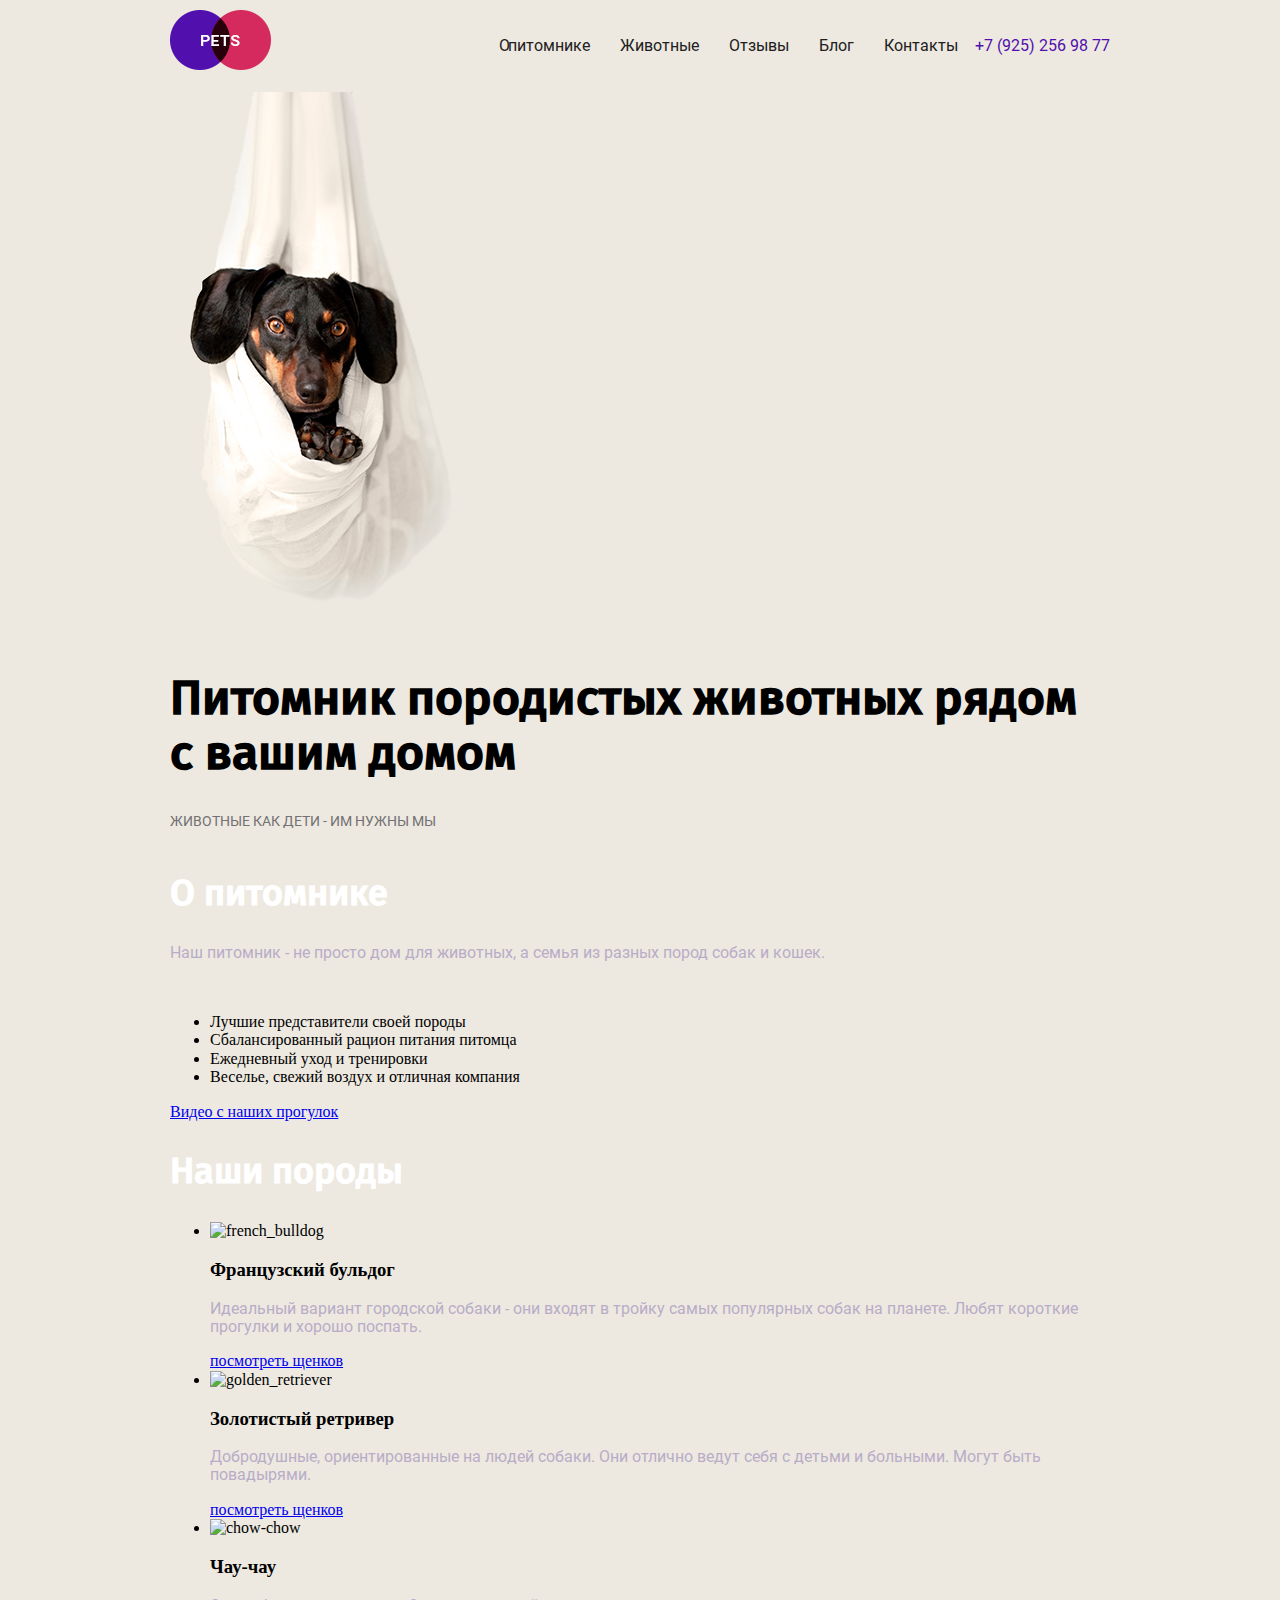
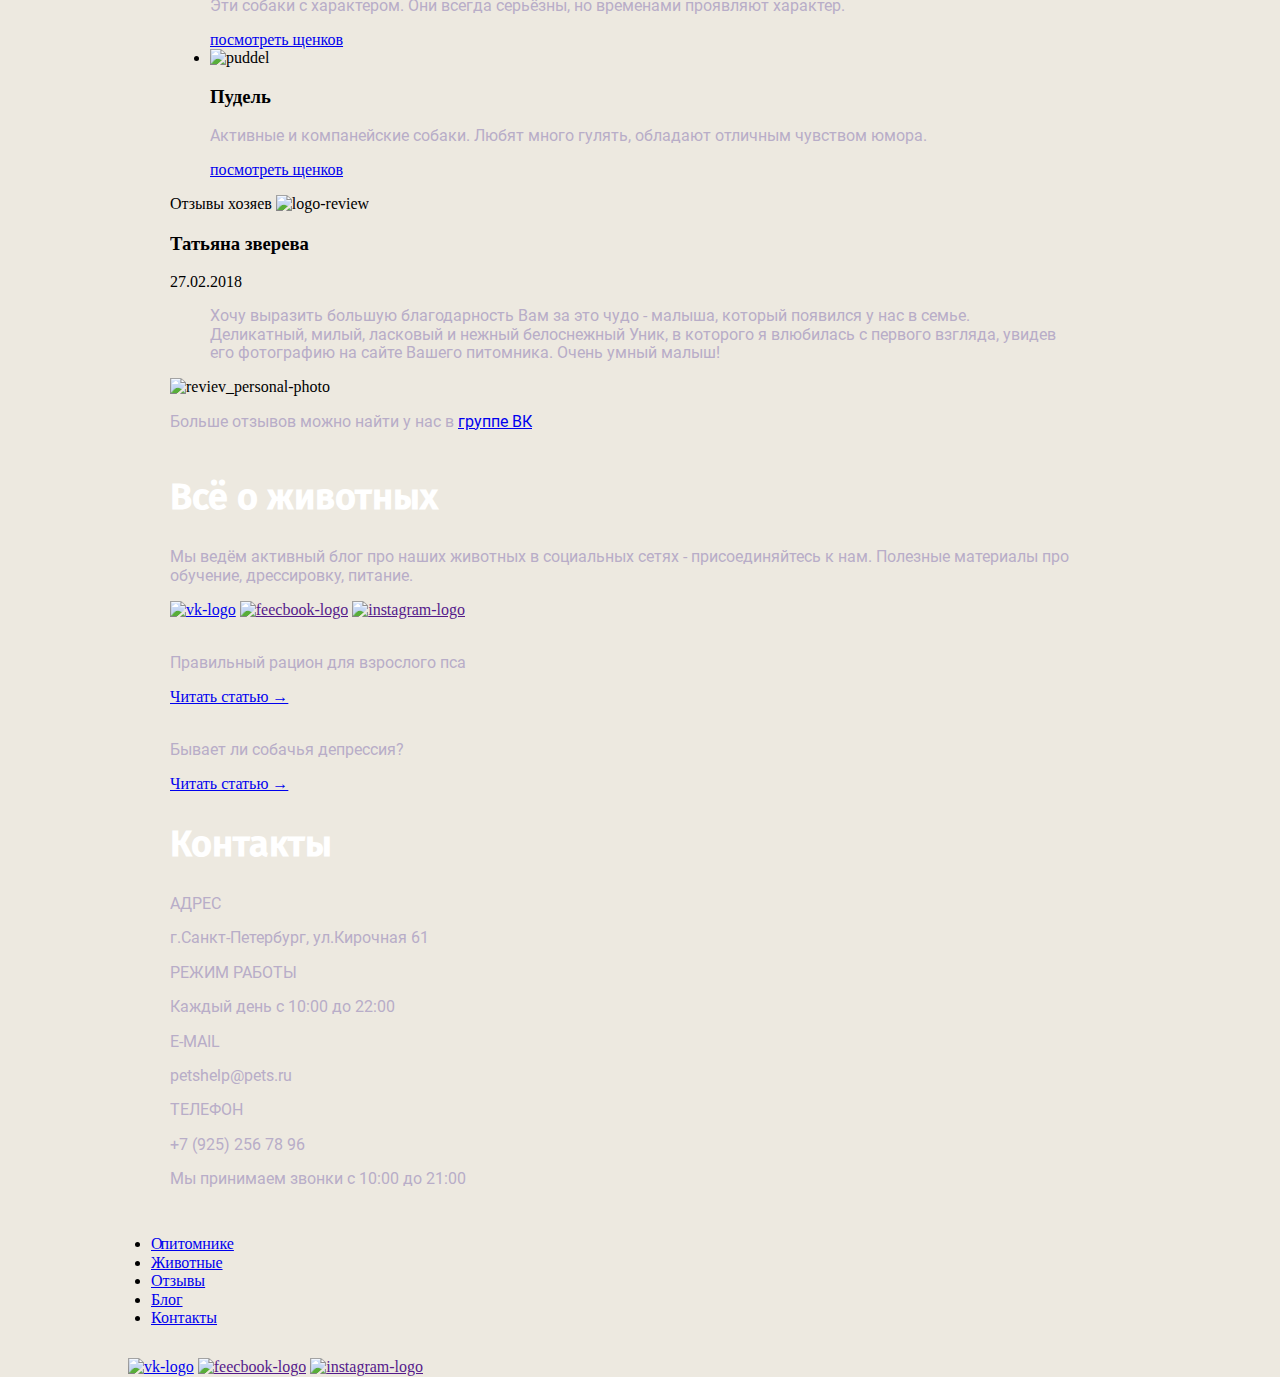
==== index.html @ 91e01072 "second commit" ====
<!DOCTYPE html>
<html lang="ru">
<head>
	<meta charset="UTF-8">
	<title>Питомник животных</title>
    <link rel="stylesheet" href="style/normalize.css">
	<link rel="stylesheet" href="style/style.css">
</head>
<body>
    <div class="wrapper">
    <header class="page-header">
        <div class="container">
            <a href="#" class="logo">
                <img src="img/Logo.png" alt="Logo">
            </a>
            <div class="right">
                <nav class="main-nav">
                    <ul>
                        <li class="main-nav__item"><a href="#about_cattery">О питомнике</a></li>
                        <li class="main-nav__item"><a href="#animals">Животные</a></li>
                        <li class="main-nav__item"><a href="#reviews">Отзывы</a></li>
                        <li class="main-nav__item"><a href="#blog">Блог</a></li>
                        <li class="main-nav__item"><a href="#contacts">Контакты</a></li>
                    </ul>
                </nav>
                <a href="tel:+7(925) 256 98 77" class="contact">+7 (925) 256 98 77</a>
            </div>
        </div>
    </header>
    <main>
        <section class="promo">
            <div class="container">
                <div class="promo-photo">
                    <img src="img/promo-photo-dog.png" alt="promo-photo-dog" class="main-photo">
                </div>
                <div class="info">
                    <h1 class="promo-title">Питомник породистых животных рядом с вашим домом</h1>
                    <p class="promo-slogan">Животные как дети - им нужны мы</p>
                </div>
            </div>
        </section>

        <section id="about_cattery" class="about">
            <div class="container">
                <h2>О питомнике</h2>
                <p>Наш питомник - не просто дом для животных, а семья из разных пород собак и кошек.</p>
                    <div class="about__img">
                        <! alt запонить>
                        <img src="" alt="" class="about_cattery_photo-dog">
                    </div>
                <ul class="advantages-list">
                    <li class="advantages__item">Лучшие представители своей породы</li>
                    <li class="advantages__item">Сбалансированный рацион питания питомца</li>
                    <li class="advantages__item">Ежедневный уход и тренировки</li>
                    <li class="advantages__item">Веселье, свежий воздух и отличная компания</li>
                </ul>
                <a href="https://vk.com/videos-166537407" class="link">Видео с наших прогулок </a>
            </div>    
        </section>

        <section class="dog-types">
            <div class="container">
            <h2>Наши породы</h2>
            <ul>
                <li>
                    <img src="" alt="french_bulldog"  class="dog-type">
                    <h3>Французский бульдог</h3>
                    <p>Идеальный вариант городской собаки - они входят в тройку самых популярных собак на планете. Любят короткие прогулки и хорошо поспать.</p>
                    <a href="https://vk.com/epixx_pets?w=wall-166537407_2" class="link blau-link">посмотреть щенков </a>
                </li>
                <li>
                    <img src="" alt="golden_retriever" class="dog-type">
                    <h3>Золотистый ретривер</h3>
                    <p>Добродушные, ориентированные на людей собаки. Они отлично ведут себя с детьми и больными. Могут быть повадырями.</p>
                    <a href="https://vk.com/epixx_pets?w=wall-166537407_3" class="link blau-link">посмотреть щенков </a>
                </li>
                <li>
                    <img src="" alt="chow-chow" class="dog-type">
                    <h3>Чау-чау</h3>
                    <p>Эти собаки с характером. Они всегда серьёзны, но временами проявляют характер.</p>
                    <a href="https://vk.com/epixx_pets?w=wall-166537407_4" class="link blau-link">посмотреть щенков </a>
                </li>
                <li>
                    <img src="" alt="puddel" class="dog-type">
                    <h3>Пудель</h3>
                    <p>Активные и компанейские собаки. Любят много гулять, обладают отличным чувством юмора.</p>
                    <a href="https://vk.com/epixx_pets?w=wall-166537407_5" class="link blau-link">посмотреть щенков</a>
                </li>
            </ul>
            </div>
        </section>

        <section id="reviews" class="reviews">
            <div class="container">
                <h2">Отзывы хозяев</h2>
                <img src="" alt="logo-review" class="logo-review">
                <h3 class="author">Татьяна зверева</h3>
                <time>27.02.2018</time>
                <blockquote><p class="review"> Хочу выразить большую благодарность Вам за это чудо - малыша, который появился у нас в семье. Деликатный, милый, ласковый и нежный белоснежный Уник, в которого я влюбилась с первого взгляда, увидев его фотографию на сайте Вашего питомника. Очень умный малыш!</p></blockquote>
                <img src="" alt="reviev_personal-photo">
                <p>Больше отзывов можно найти у нас в <a href="https://vk.com/topic-166537407_41021587" class="link blau-link">группе ВК</a></p>
            </div>
        </section>

        <section id="blog" class="blog">
            <div class="container">
                <h2>Всё о животных</h2>
                <p class="info">Мы ведём активный блог про наших животных в социальных сетях - присоединяйтесь к нам. Полезные материалы про обучение, дрессировку, питание.</p>
                <div class="social_networks">
                    <a href="https://vk.com/epixx_pets" class="vk-link"><img src="" alt="vk-logo"></a>
                    <a href="" class="feecbook-link"><img src="" alt="feecbook-logo" ></a>
                    <a href="" class="instagram-link"><img src="" alt="instagram-logo"></a>
                </div>

                <div class="mini-article">
                    <! alt запонить>
                    <img src="" alt="" class="article__img">
                    <p>Правильный рацион для взрослого пса</p>
                    <a href="https://vk.com/@epixx_pets-diet-for-adult-dog" class="link blau-link">Читать статью &#8594;</a>
                </div>

                <div class="mini-article">
                    <! alt запонить>
                    <img src="" alt="" class="article__img">
                    <p>Бывает ли собачья депрессия?</p>
                    <a href="https://vk.com/@epixx_pets-dogs-depression" class="link blau-link">Читать статью &#8594;</a>
                </div>
            </div> 
        </section>

        <section id="contacts" class="contacts">
            <div class="container">
                <h2> Контакты</h2>
                <p class="contacts_text">АДРЕС</p>
                <p>г.Санкт-Петербург, ул.Кирочная 61</p>
                
                <p class="contacts_text">РЕЖИМ РАБОТЫ</p>
                <p>Каждый день с 10:00 до 22:00</p>
                
                <p class="contacts_text">E-MAIL</p>
                <p>petshelp@pets.ru</p>
                
                <p class="contacts_text">ТЕЛЕФОН</p>
                <p>+7 (925) 256 78 96</p>
                <p>Мы принимаем звонки с 10:00 до 21:00</p>
            </div>
        </section>
    </main>

    <footer>
        <div class="footer-nav">
            <nav class="main-nav">
                <ul class="footer-nav">
                    <li><a href="#about_cattery">О питомнике</a></li>
                    <li><a href="#animals">Животные</a></li>
                    <li><a href="#reviews">Отзывы</a></li>
                    <li><a href="#blog">Блог</a></li>
                    <li><a href="#contacts">Контакты</a></li>
                </ul>
            </nav>
            <div class="social_networks">
                <a href="https://vk.com/epixx_pets" class="vk-link"><img src="" alt="vk-logo"></a>
                <a href="" class="feecbook-link"><img src="" alt="feecbook-logo" ></a>
                <a href="" class="instagram-link"><img src="" alt="instagram-logo"></a>
            </div>
        </div>

    </footer>

</div>
</body>
</html>
---- style/style.css ----
/*.sprite {
    background-image: url(spritesheet.png);
    background-repeat: no-repeat;
    display: block;
}

.sprite-arrow_next {
    width: 20px;
    height: 14px;
    background-position: -5px -5px;
}

.sprite-arrow_next_blue {
    width: 20px;
    height: 14px;
    background-position: -35px -5px;
}

.sprite-blockquote {
    width: 81px;
    height: 66px;
    background-position: -5px -29px;
}

.sprite-facebook-blue {
    width: 26px;
    height: 26px;
    background-position: -96px -5px;
}

.sprite-facebook-yelow {
    width: 26px;
    height: 26px;
    background-position: -96px -41px;
}

.sprite-instagram-blue {
    width: 26px;
    height: 26px;
    background-position: -96px -77px;
}

.sprite-instagram-yellow {
    width: 26px;
    height: 26px;
    background-position: -132px -5px;
}

.sprite-vk-blue {
    width: 26px;
    height: 26px;
    background-position: -132px -41px;
}

.sprite-vk-yellow {
    width: 26px;
    height: 26px;
    background-position: -132px -77px;
}*/

/*Промо блок
Картинка кладется задним фоном.

Стилизация
Комментариями обозначены (начало крупных модулей/блоков разметки).

Изображения
Для названий не используются пробелы, кириллица, транслит, верхний регистр. По названию изображения понятно из какого оно блока.
Выбран подходящий формат изображений JPEG / PNG.
Все изображения содержит заполненный атрибут alt.

ВСЁ О ЖИВОТНЫХ Фон сделан с использованием свойства background repeat

Общие технические требования
Стандарты вёрстки: HTML5, CSS3, валидный код.
Используемые шрифты: Fira Sans и Roboto (есть на http://google.com/fonts).*/

@font-face
{
    font-family: 'Roboto';
    font-weight: 400;
    font-style: normal;

    src: url('../fonts/Roboto/Roboto-Regular.ttf') format('truetype');
}

@font-face
{
    font-family: 'Roboto';
    font-weight: 500;
    font-style: normal;

    src: url('../fonts/Roboto/Roboto-Medium.ttf') format('truetype');
}

@font-face
{
    font-family: 'Fira Sans';
    font-weight: 400;
    font-style: normal;

    src: url('../fonts/Fira_Sans/FiraSans-Regular.ttf') format('truetype');
}

@font-face
{
    font-family: 'Fira Sans';
    font-weight: 500;
    font-style: normal;

    src: url('../fonts/Fira_Sans/FiraSans-Medium.ttf') format('truetype');
}
/*Common styles*/
body
{
    background-color: #ede9e0;
}

.wrapper
{
    width: 1024px;
    margin: 0 auto;
}

.container
{
    width: 940px;
    margin: 0 auto;
    overflow: hidden;
}
/*Header*/
.page-header {}

.logo {
    text-decoration: none;
    margin-top: 10px;
    display: inline-block;
    float: left;
}

.main-nav__item {
    display: inline-block;
    font-family: Roboto, sans-serif;
    font-size: 16px;
    line-height: 30px;
    font-weight: 400;
    padding-right: 30px;
    line-height: 30px;
}

.main-nav__item a {
    text-decoration: none;
    color: #202020;
    line-height: 30px;
}

.main-nav {
    display: inline-block;
    word-spacing: -5px;
    word-spacing: -6px;
    margin: 15px -17px;
}

.contact{
    display: inline-block;
    font-family: Roboto, sans-serif;
    font-size: 16px;
    text-decoration: none;
    color: #510fad;
}

.right {
    float: right;
}
/*main*/
/*promo-section*/
.promo {}
.promo-photo {}
.main-photo {}
.info {}

.promo-title {
    font-family: Fira Sans, sans-serif;
    font-size: 48px;
}

.promo-slogan {
    font-family: Roboto, sans-serif;
    font-size: 14px;
    text-transform: uppercase;
    color: #727173;
}
/*about_cattery-section*/
.about {}

h2 {
    font-family: Fira Sans, sans-serif;
    font-size: 36px;
    color: white;

}

p {
    font-family: Roboto, sans-serif;
    font-size: 16px;
    color: #b8adc8;
}

.about__img {}
.about_cattery_photo-dog {}
.advantages-list {}
.advantages__item {}
.link {}

/*dog-types-section*/
.dog-type {}
h3 {}
p {}
.link .blau-link {}

/*reviews-section*/
.reviews {}
.author {}
.logo-review {}
time {}
.review
.reviev_personal-photo {}
/*blog-section*/

/*contacts-section*/

/*footer*/
/**/
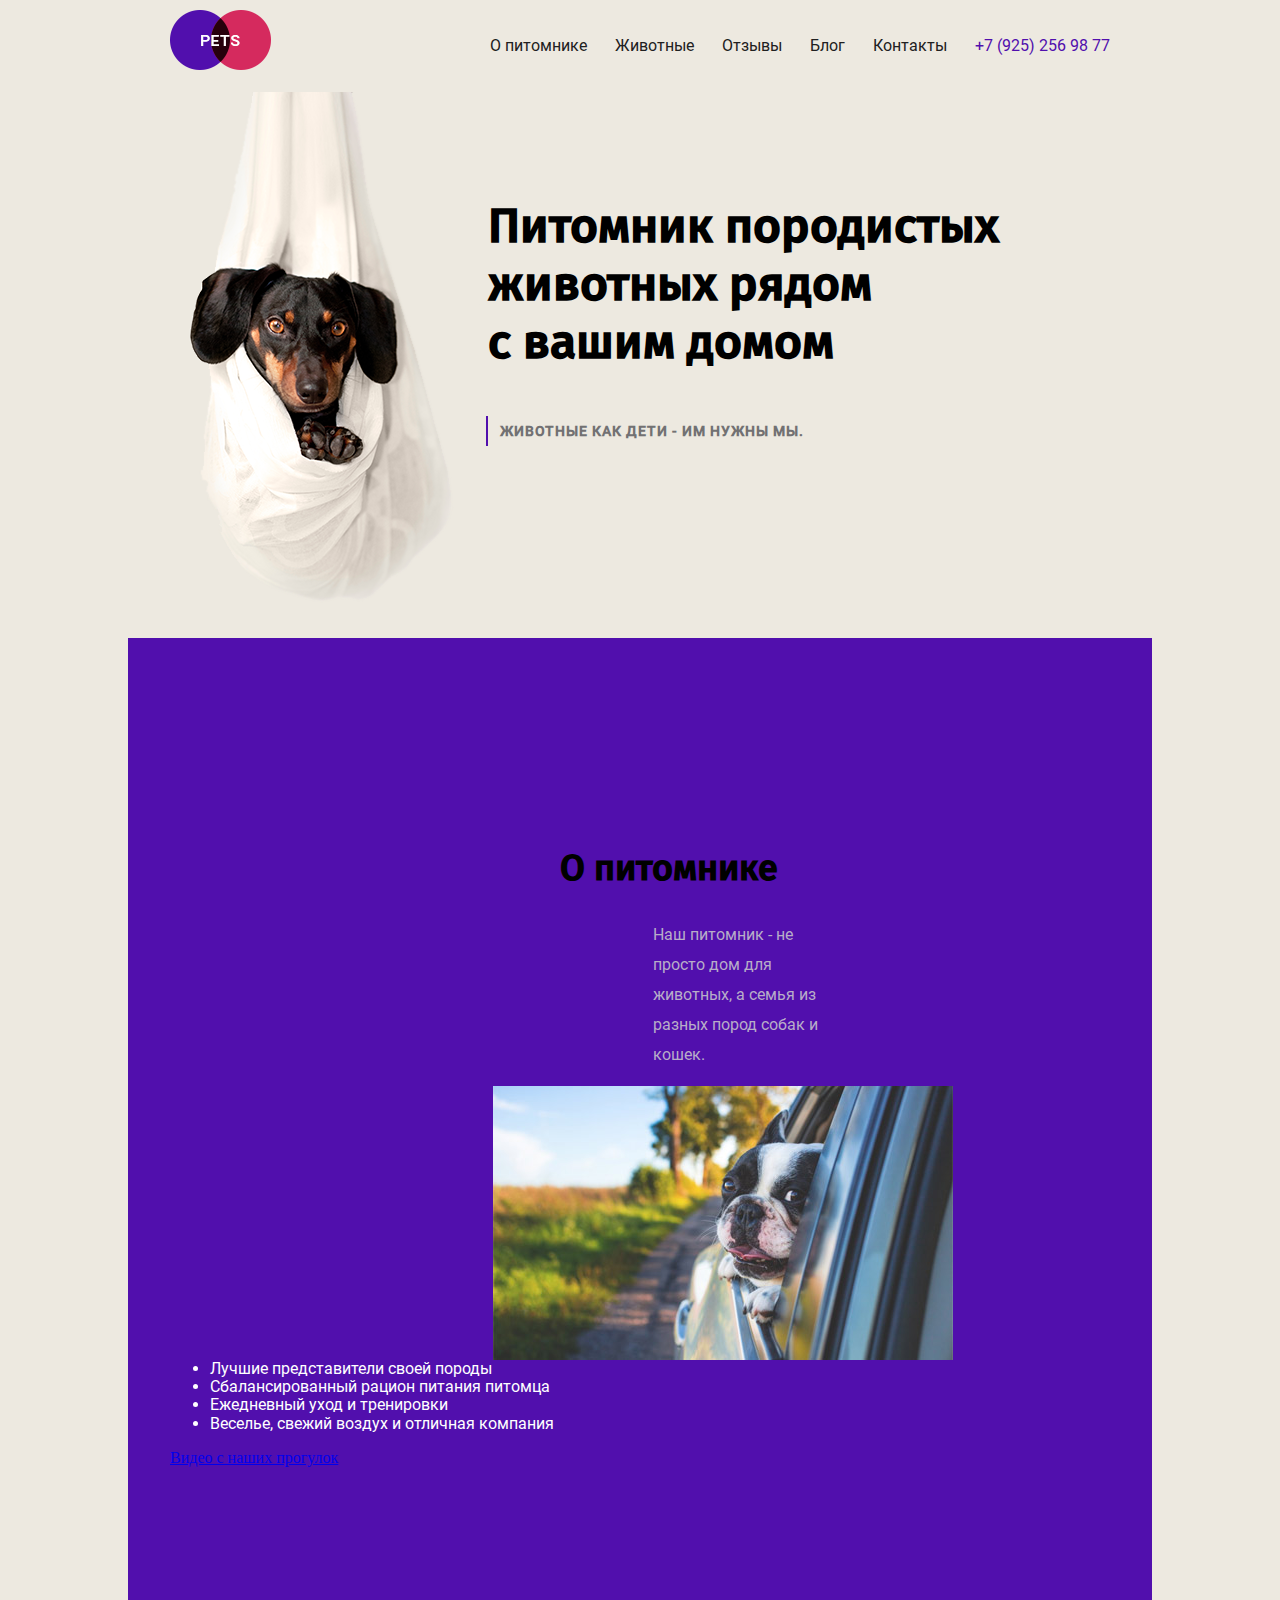
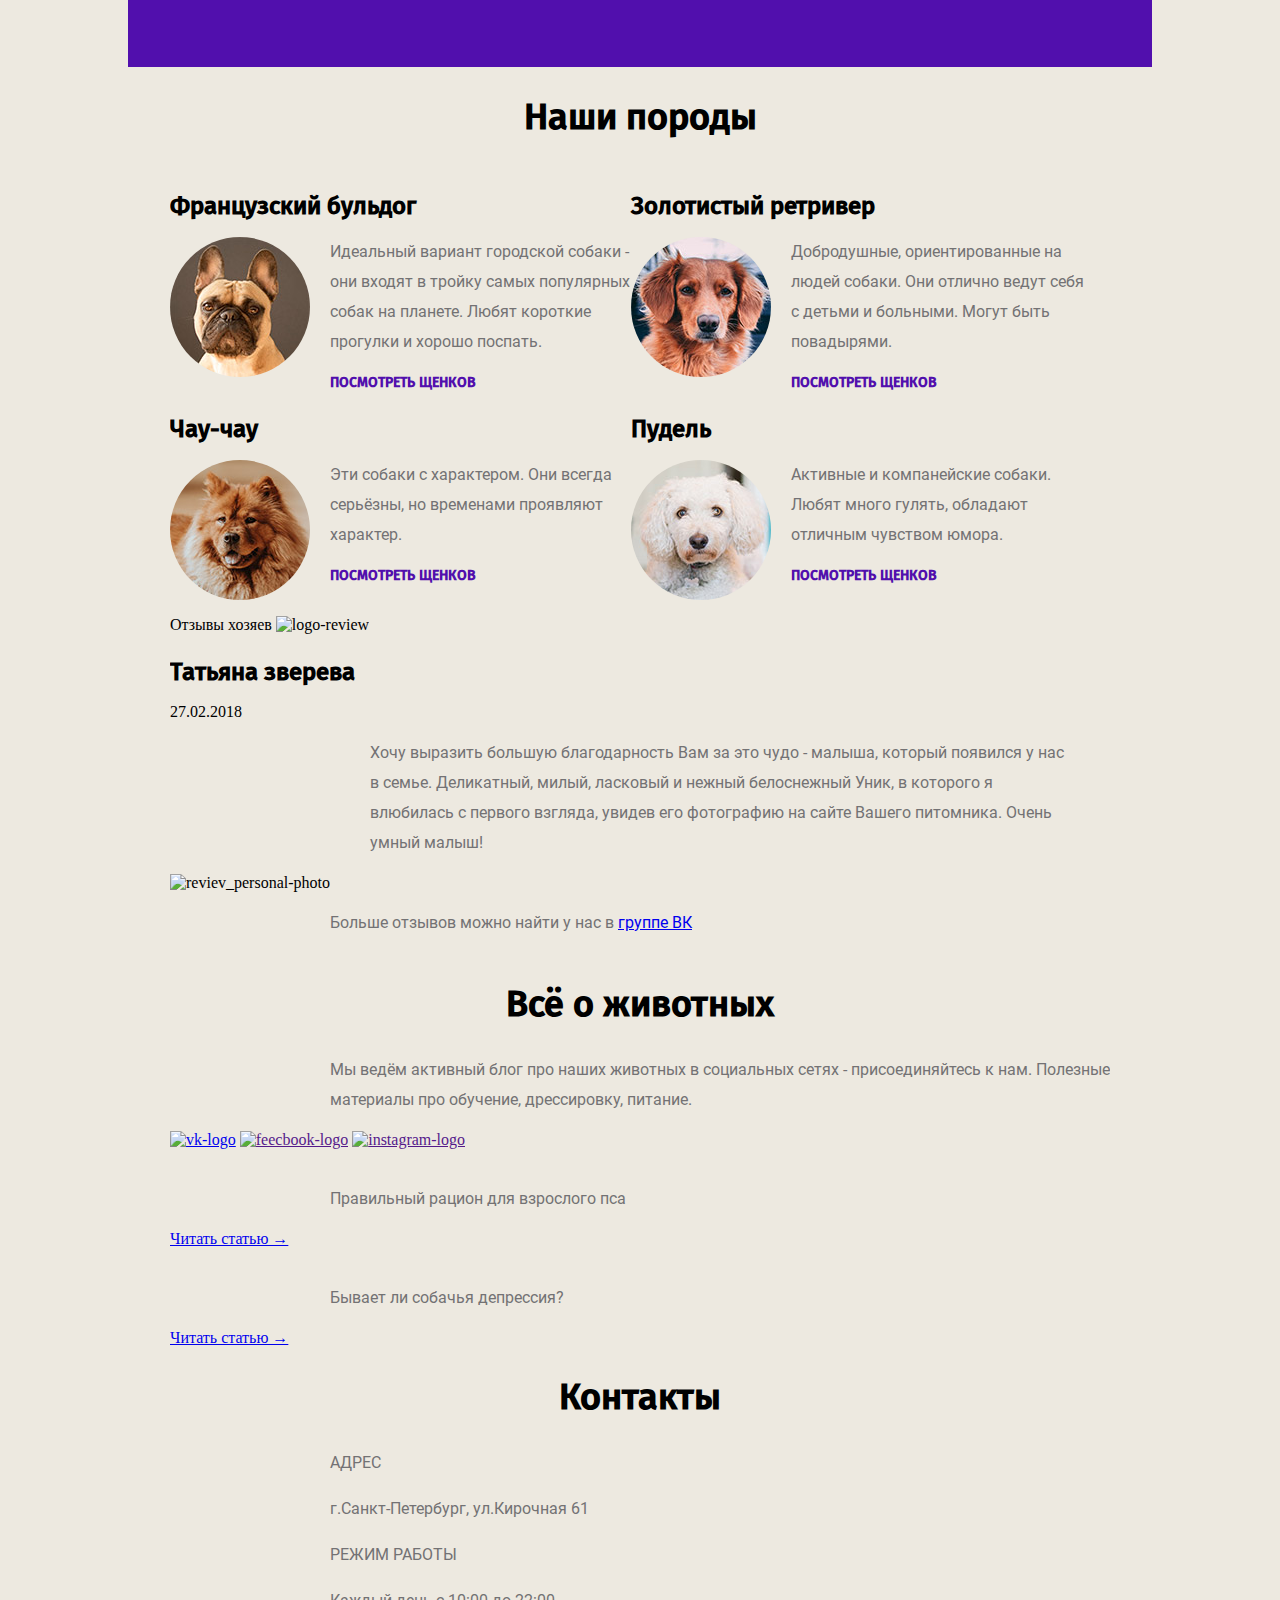
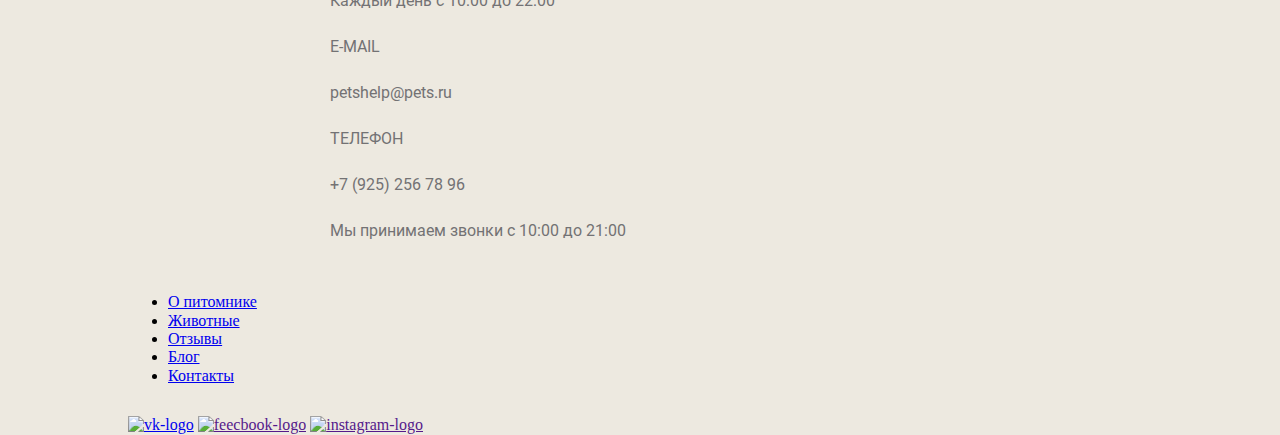
==== commit 96e78bf3: "promo section, dog-types section" ====
--- a/index.html
+++ b/index.html
@@ -33,58 +33,65 @@
                 <div class="promo-photo">
                     <img src="img/promo-photo-dog.png" alt="promo-photo-dog" class="main-photo">
                 </div>
-                <div class="info">
-                    <h1 class="promo-title">Питомник породистых животных рядом с вашим домом</h1>
-                    <p class="promo-slogan">Животные как дети - им нужны мы</p>
+                <div class="promo__info">
+                    <h1 class="promo-title">Питомник породистых животных рядом <br> с вашим домом</h1>
+                    <p class="promo-slogan">Животные как дети - им нужны мы.</p>
                 </div>
             </div>
         </section>
 
         <section id="about_cattery" class="about">
             <div class="container">
-                <h2>О питомнике</h2>
-                <p>Наш питомник - не просто дом для животных, а семья из разных пород собак и кошек.</p>
+                <div class="about__head">
+                    <h2>О питомнике</h2>
+                    <p class="description">Наш питомник - не просто дом для животных, а семья из разных пород собак и кошек.</p>
                     <div class="about__img">
-                        <! alt запонить>
-                        <img src="" alt="" class="about_cattery_photo-dog">
+                        <img src="img/about_img.jpg" alt="photo-dog" class="about_cattery_photo-dog">
                     </div>
-                <ul class="advantages-list">
-                    <li class="advantages__item">Лучшие представители своей породы</li>
-                    <li class="advantages__item">Сбалансированный рацион питания питомца</li>
-                    <li class="advantages__item">Ежедневный уход и тренировки</li>
-                    <li class="advantages__item">Веселье, свежий воздух и отличная компания</li>
-                </ul>
-                <a href="https://vk.com/videos-166537407" class="link">Видео с наших прогулок </a>
+                </div>
+                <div class="about__row">
+                    <ul class="advantages-list">
+                        <li class="advantages__item">Лучшие представители своей породы</li>
+                        <li class="advantages__item">Сбалансированный рацион питания питомца</li>
+                        <li class="advantages__item">Ежедневный уход и тренировки</li>
+                        <li class="advantages__item">Веселье, свежий воздух и отличная компания</li>
+                    </ul>
+                </div>
+                <a href="https://vk.com/videos-166537407" class="link">Видео с наших прогулок </a></a>
             </div>    
         </section>
 
         <section class="dog-types">
             <div class="container">
             <h2>Наши породы</h2>
-            <ul>
-                <li>
-                    <img src="" alt="french_bulldog"  class="dog-type">
+            <ul class="dog-types__wrap">
+                <li class="dog-types__item">
                     <h3>Французский бульдог</h3>
+                    <img src="img/photo_french_bulldog.jpg" alt="french_bulldog"  class="dog-type__img">
                     <p>Идеальный вариант городской собаки - они входят в тройку самых популярных собак на планете. Любят короткие прогулки и хорошо поспать.</p>
-                    <a href="https://vk.com/epixx_pets?w=wall-166537407_2" class="link blau-link">посмотреть щенков </a>
+                    <a href="https://vk.com/epixx_pets?w=wall-166537407_2" class="look">посмотреть щенков </a>
                 </li>
-                <li>
-                    <img src="" alt="golden_retriever" class="dog-type">
+                <li class="dog-types__item">
                     <h3>Золотистый ретривер</h3>
+                    <img src="img/photo_golden_retriever.jpg" alt="golden_retriever" class="dog-type__img">
+                    
                     <p>Добродушные, ориентированные на людей собаки. Они отлично ведут себя с детьми и больными. Могут быть повадырями.</p>
-                    <a href="https://vk.com/epixx_pets?w=wall-166537407_3" class="link blau-link">посмотреть щенков </a>
+                    <a href="https://vk.com/epixx_pets?w=wall-166537407_3" class="look">посмотреть щенков </a>
                 </li>
-                <li>
-                    <img src="" alt="chow-chow" class="dog-type">
+                <li class="dog-types__item">
                     <h3>Чау-чау</h3>
-                    <p>Эти собаки с характером. Они всегда серьёзны, но временами проявляют характер.</p>
-                    <a href="https://vk.com/epixx_pets?w=wall-166537407_4" class="link blau-link">посмотреть щенков </a>
+                    <img src="img/photo_chow_chow.jpg" alt="chow-chow" class="dog-type__img">
+                    
+                    <p>Эти собаки с характером. Они всегда серьёзны, но временами проявляют характер.
+                    </p>
+                    <a href="https://vk.com/epixx_pets?w=wall-166537407_4" class="look">посмотреть щенков </a>
                 </li>
-                <li>
-                    <img src="" alt="puddel" class="dog-type">
+                <li class="dog-types__item">
                     <h3>Пудель</h3>
+                    <img src="img/photo_poodle.jpg" alt="puddel" class="dog-type__img">
+                    
                     <p>Активные и компанейские собаки. Любят много гулять, обладают отличным чувством юмора.</p>
-                    <a href="https://vk.com/epixx_pets?w=wall-166537407_5" class="link blau-link">посмотреть щенков</a>
+                    <a href="https://vk.com/epixx_pets?w=wall-166537407_5" class="look">посмотреть щенков</a>
                 </li>
             </ul>
             </div>
--- a/style/style.css
+++ b/style/style.css
@@ -3,60 +3,52 @@
     background-repeat: no-repeat;
     display: block;
 }
-
 .sprite-arrow_next {
     width: 20px;
     height: 14px;
     background-position: -5px -5px;
 }
-
 .sprite-arrow_next_blue {
     width: 20px;
     height: 14px;
     background-position: -35px -5px;
 }
-
 .sprite-blockquote {
     width: 81px;
     height: 66px;
     background-position: -5px -29px;
 }
-
 .sprite-facebook-blue {
     width: 26px;
     height: 26px;
     background-position: -96px -5px;
 }
-
 .sprite-facebook-yelow {
     width: 26px;
     height: 26px;
     background-position: -96px -41px;
 }
-
 .sprite-instagram-blue {
     width: 26px;
     height: 26px;
     background-position: -96px -77px;
 }
-
 .sprite-instagram-yellow {
     width: 26px;
     height: 26px;
     background-position: -132px -5px;
 }
-
 .sprite-vk-blue {
     width: 26px;
     height: 26px;
     background-position: -132px -41px;
 }
-
 .sprite-vk-yellow {
     width: 26px;
     height: 26px;
     background-position: -132px -77px;
 }*/
+
 
 /*Промо блок
 Картинка кладется задним фоном.
@@ -124,110 +116,249 @@
 
 .container
 {
+    overflow: hidden;
+
     width: 940px;
     margin: 0 auto;
-    overflow: hidden;
-}
+}
+
 /*Header*/
-.page-header {}
-
-.logo {
+
+
+.logo
+{
+    display: inline-block;
+    float: left;
+
+    margin-top: 10px;
+
     text-decoration: none;
-    margin-top: 10px;
+}
+
+.main-nav__item
+{
+    font-family: Roboto, sans-serif;
+    font-size: 16px;
+    font-weight: 400;
+    line-height: 30px;
+    line-height: 30px;
+
     display: inline-block;
-    float: left;
-}
-
-.main-nav__item {
+
+    padding-right: 24px;
+}
+
+.main-nav__item a
+{
+    line-height: 30px;
+
+    text-decoration: none;
+
+    color: #202020;
+}
+
+.main-nav
+{
     display: inline-block;
-    font-family: Roboto, sans-serif;
-    font-size: 16px;
-    line-height: 30px;
-    font-weight: 400;
-    padding-right: 30px;
-    line-height: 30px;
-}
-
-.main-nav__item a {
+
+    margin: 15px 0;
+}
+
+.contact
+{
+    font-family: Roboto, sans-serif;
+    font-size: 16px;
+
+    display: inline-block;
+
     text-decoration: none;
-    color: #202020;
-    line-height: 30px;
-}
-
-.main-nav {
-    display: inline-block;
-    word-spacing: -5px;
-    word-spacing: -6px;
-    margin: 15px -17px;
-}
-
-.contact{
-    display: inline-block;
-    font-family: Roboto, sans-serif;
-    font-size: 16px;
-    text-decoration: none;
+
     color: #510fad;
 }
 
-.right {
+.right
+{
     float: right;
 }
 /*main*/
 /*promo-section*/
-.promo {}
-.promo-photo {}
-.main-photo {}
-.info {}
-
-.promo-title {
+
+.promo-title
+{
     font-family: Fira Sans, sans-serif;
     font-size: 48px;
-}
-
-.promo-slogan {
+    font-weight: bold;
+
+    margin-top: 105px;
+    margin-bottom: 45px;
+}
+
+.promo-slogan
+{
     font-family: Roboto, sans-serif;
     font-size: 14px;
+    font-weight: bold;
+
+    margin-left: 316px;
+    padding-left: 12px;
+
+    letter-spacing: 1px;
     text-transform: uppercase;
+
     color: #727173;
+    border-left: 2px solid #510fad;
+}
+
+.promo__info
+{
+    line-height: normal;
+
+    width: 840px;
+}
+.promo-photo
+{
+    float: left;
 }
 /*about_cattery-section*/
-.about {}
-
-h2 {
+
+.about
+{
+    padding-top: 180px;
+    padding-bottom: 200px;
+
+    background: #510fad;
+}
+
+.about__head
+{
+    margin-bottom: 70px;
+    padding-right: 265px;
+    padding-left: 323px;
+}
+
+.about__row
+{
+    clear: both;
+
+    content: ''
+    display: block;
+}
+.advantages__item
+{
+    font-family: Roboto, sans-serif;
+    font-size: 16px;
+
+    color: white;
+}
+.about__img
+{
+    float: left;
+    overflow: hidden;
+
+    width: 460px;
+
+    border-right: 10px;
+    box-shadow: -10px 0 50px 0 rgba();
+}
+.about__img img
+{
+    display: block;
+
+    width: 100%;
+}
+
+h2
+{
     font-family: Fira Sans, sans-serif;
     font-size: 36px;
-    color: white;
-
-}
-
-p {
-    font-family: Roboto, sans-serif;
-    font-size: 16px;
+    font-style: normal;
+
+    text-align: center;
+}
+
+.description 
+{
+    font-family: Roboto, sans-serif;
+    font-size: 16px;
+
     color: #b8adc8;
-}
-
-.about__img {}
-.about_cattery_photo-dog {}
-.advantages-list {}
-.advantages__item {}
-.link {}
+
+}
+
+
+
+
+
+
 
 /*dog-types-section*/
-.dog-type {}
-h3 {}
-p {}
-.link .blau-link {}
+.dog-type__img
+{
+    float: left;
+    padding-right: 0px;
+
+    border-radius: 100%;
+}
+
+.dog-types__wrap
+{
+    overflow: hidden;
+    padding-left: 0px;
+}
+
+.dog-types__item
+{
+    float: left;
+
+    box-sizing: border-box;
+    width: 49%;
+    
+
+    list-style-type: none;
+}
+.look
+{
+    font-family: Fira Sans, sans-serif;
+    font-size: 14px;
+    font-weight: bold;
+
+    text-decoration: none;
+    text-transform: uppercase;
+
+    color: #510fad;
+    clear: both;
+    padding-left: 20px;
+}
+h3
+{
+    font-family: Fira Sans, sans-serif;
+    font-size: 24px;
+     clear: left;
+     vertical-align: top;
+     margin-bottom: 17px;
+
+
+}
+
+p
+{
+    font-family: Roboto, sans-serif;
+    font-size: 16px;
+
+    color: #737274;
+    line-height: 30px;
+    padding-left: 160px;  
+}
 
 /*reviews-section*/
-.reviews {}
-.author {}
-.logo-review {}
-time {}
-.review
-.reviev_personal-photo {}
+
+
+
+
+
 /*blog-section*/
 
 /*contacts-section*/
 
 /*footer*/
-/**/+/**/
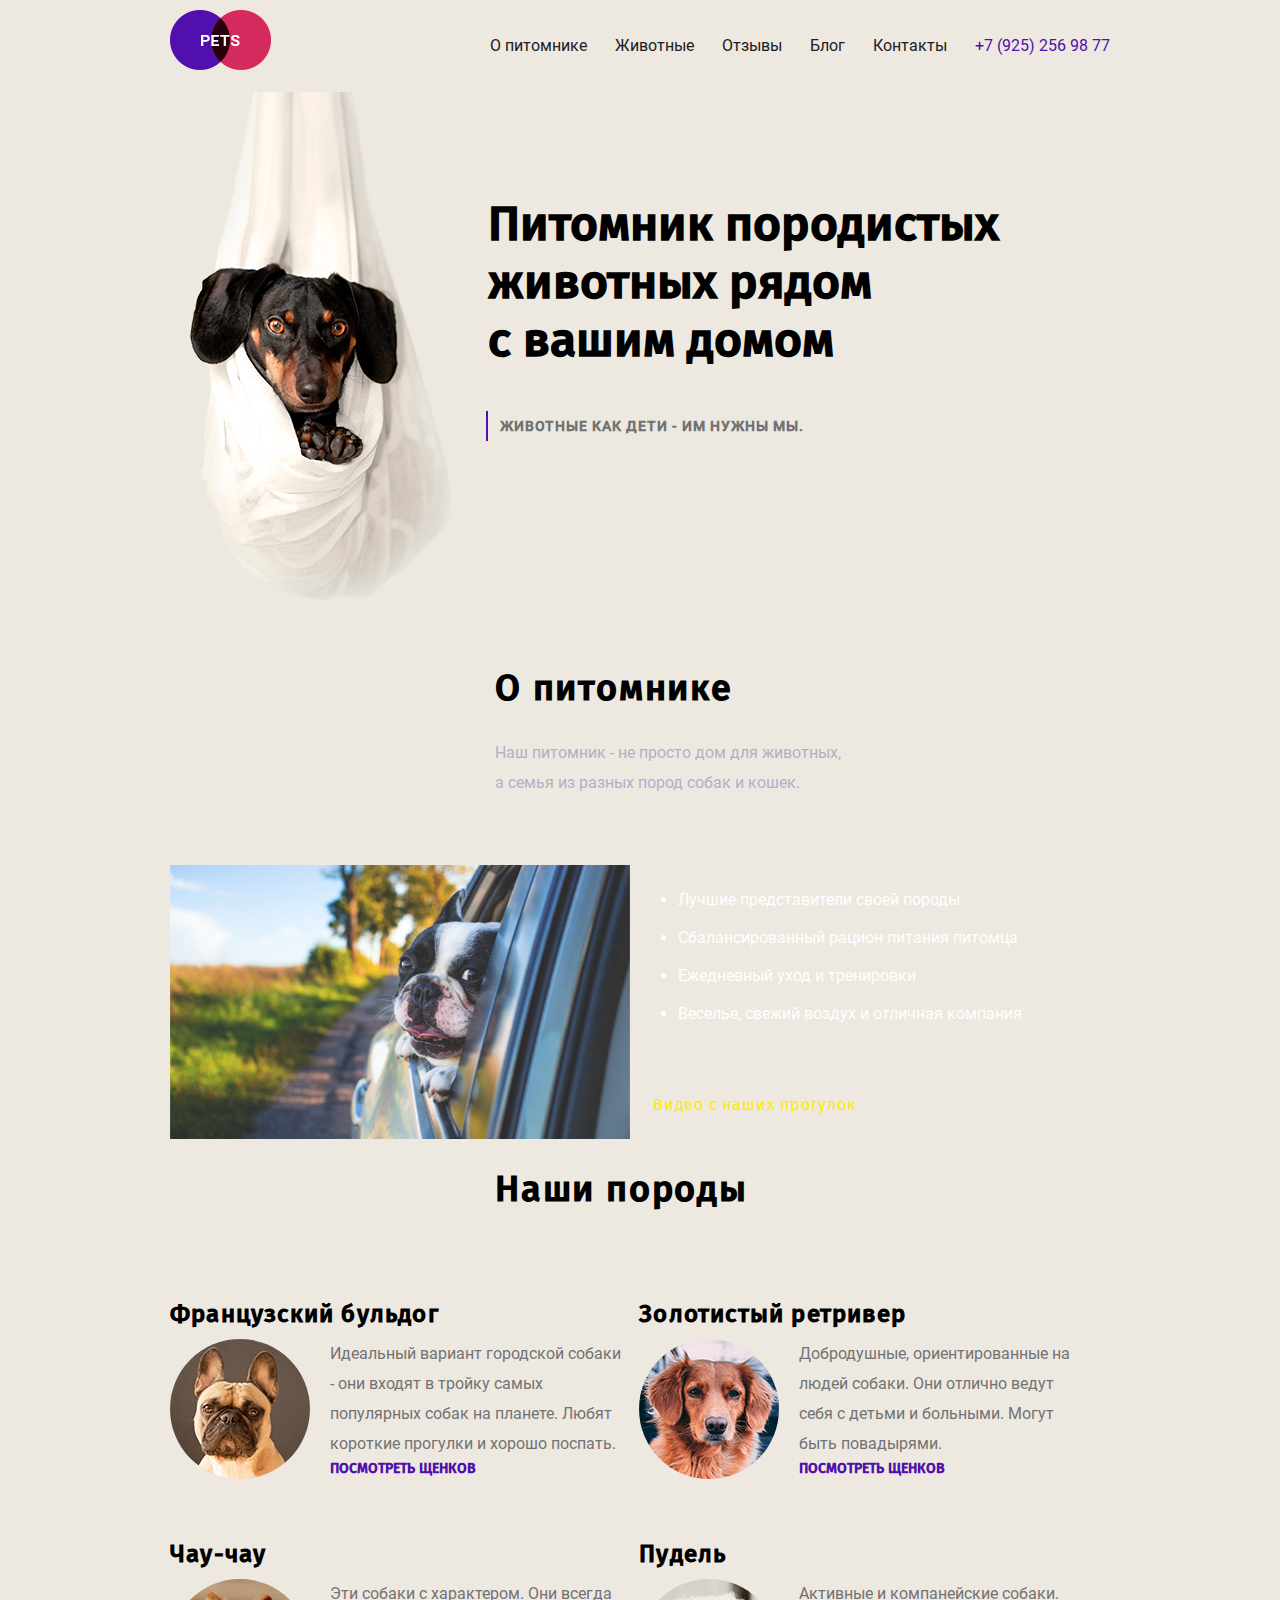
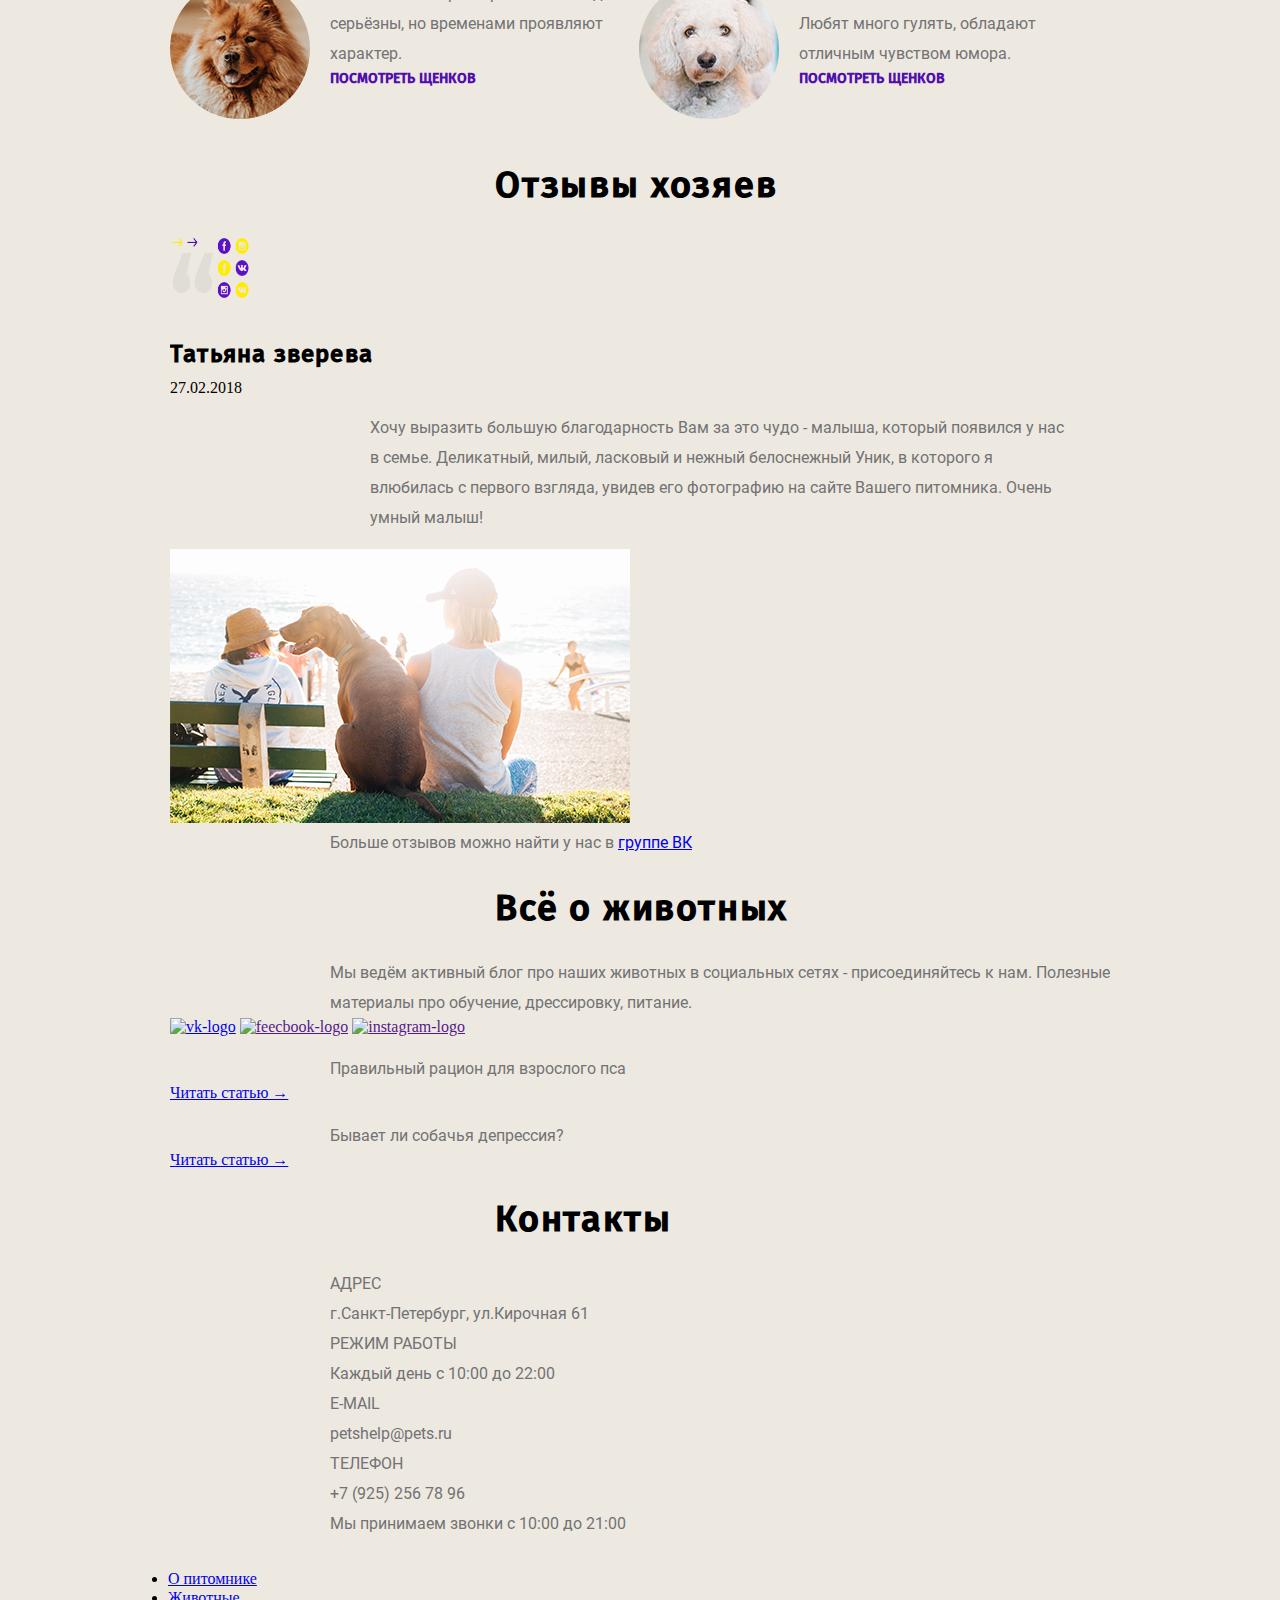
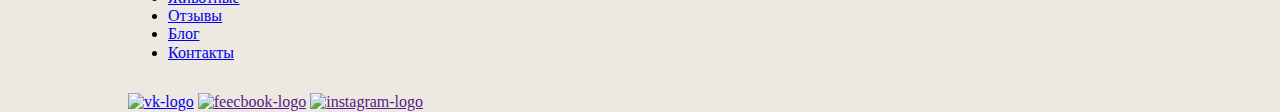
==== commit 2a91922e: "about section" ====
--- a/index.html
+++ b/index.html
@@ -30,12 +30,12 @@
     <main>
         <section class="promo">
             <div class="container">
-                <div class="promo-photo">
+                <div class="promo__photo">
                     <img src="img/promo-photo-dog.png" alt="promo-photo-dog" class="main-photo">
                 </div>
                 <div class="promo__info">
-                    <h1 class="promo-title">Питомник породистых животных рядом <br> с вашим домом</h1>
-                    <p class="promo-slogan">Животные как дети - им нужны мы.</p>
+                    <h1 class="promo__title">Питомник породистых животных рядом <br> с вашим домом</h1>
+                    <p class="promo__slogan">Животные как дети - им нужны мы.</p>
                 </div>
             </div>
         </section>
@@ -44,20 +44,22 @@
             <div class="container">
                 <div class="about__head">
                     <h2>О питомнике</h2>
-                    <p class="description">Наш питомник - не просто дом для животных, а семья из разных пород собак и кошек.</p>
+                    <p class="caption__title">Наш питомник - не просто дом для животных, а семья из разных пород собак и кошек.</p>
+                </div>
+
+                <div class="about__row">
                     <div class="about__img">
                         <img src="img/about_img.jpg" alt="photo-dog" class="about_cattery_photo-dog">
                     </div>
-                </div>
-                <div class="about__row">
                     <ul class="advantages-list">
                         <li class="advantages__item">Лучшие представители своей породы</li>
                         <li class="advantages__item">Сбалансированный рацион питания питомца</li>
                         <li class="advantages__item">Ежедневный уход и тренировки</li>
                         <li class="advantages__item">Веселье, свежий воздух и отличная компания</li>
                     </ul>
+                <a href="https://vk.com/videos-166537407" class="about__link">Видео с наших прогулок </a>
                 </div>
-                <a href="https://vk.com/videos-166537407" class="link">Видео с наших прогулок </a></a>
+                
             </div>    
         </section>
 
@@ -99,12 +101,12 @@
 
         <section id="reviews" class="reviews">
             <div class="container">
-                <h2">Отзывы хозяев</h2>
-                <img src="" alt="logo-review" class="logo-review">
+                <h2>Отзывы хозяев</h2>
+                <img src="img/spritesheet.png" class="sprite sprite-blockquote"></img>
                 <h3 class="author">Татьяна зверева</h3>
                 <time>27.02.2018</time>
                 <blockquote><p class="review"> Хочу выразить большую благодарность Вам за это чудо - малыша, который появился у нас в семье. Деликатный, милый, ласковый и нежный белоснежный Уник, в которого я влюбилась с первого взгляда, увидев его фотографию на сайте Вашего питомника. Очень умный малыш!</p></blockquote>
-                <img src="" alt="reviev_personal-photo">
+                <img src="img/photo_review.jpg" alt="reviev_personal-photo">
                 <p>Больше отзывов можно найти у нас в <a href="https://vk.com/topic-166537407_41021587" class="link blau-link">группе ВК</a></p>
             </div>
         </section>
--- a/style/style.css
+++ b/style/style.css
@@ -1,8 +1,4 @@
-/*.sprite {
-    background-image: url(spritesheet.png);
-    background-repeat: no-repeat;
-    display: block;
-}
+/*
 .sprite-arrow_next {
     width: 20px;
     height: 14px;
@@ -122,6 +118,12 @@
     margin: 0 auto;
 }
 
+.sprite {
+    background-image: url(spritesheet.png);
+    background-repeat: no-repeat;
+    display: inline-block;
+}
+
 /*Header*/
 
 
@@ -180,20 +182,33 @@
 {
     float: right;
 }
+
 /*main*/
 /*promo-section*/
-
-.promo-title
+.promo__photo
+{
+    float: left;
+}
+.main-photo {}
+
+.promo__info
+{
+    line-height: normal;
+
+    width: 840px;
+}
+
+.promo__title 
 {
     font-family: Fira Sans, sans-serif;
     font-size: 48px;
     font-weight: bold;
 
-    margin-top: 105px;
-    margin-bottom: 45px;
-}
-
-.promo-slogan
+    margin-top: 103px;
+    margin-bottom: 42px;
+}
+
+.promo__slogan
 {
     font-family: Roboto, sans-serif;
     font-size: 14px;
@@ -209,85 +224,91 @@
     border-left: 2px solid #510fad;
 }
 
-.promo__info
-{
-    line-height: normal;
-
-    width: 840px;
-}
-.promo-photo
-{
-    float: left;
-}
 /*about_cattery-section*/
 
 .about
 {
-    padding-top: 180px;
+    /*padding-top: 180px;
     padding-bottom: 200px;
 
-    background: #510fad;
+    background: #510fad;*/
 }
 
 .about__head
 {
-    margin-bottom: 70px;
+    /*margin-bottom: 70px;
     padding-right: 265px;
-    padding-left: 323px;
-}
+    padding-left: 323px;*/
+    width: 100%;
+    cl
+}
+
+h2
+{
+    font-family: Fira Sans, sans-serif;
+    font-size: 36px;
+    font-style: normal;
+    letter-spacing: 0.05em;
+    line-height: 40px;
+
+    margin-left: 325px;
+}
+
+.caption__title 
+{
+    color: #b8adc8;
+    
+    padding-left: 325px;
+    padding-right: 260px;
+    margin-bottom: 67px;
+}
+
+.about__img
+{
+    display: block;
+
+    width: 50%;
+}
+
+.about_cattery_photo-dog {
+    float: left;
+
+    width: 460px;
+
+    /*border-right: 10px;*/
+    /*box-shadow: -10px 0 50px 0 rgba();*/
+}
+
 
 .about__row
 {
-    clear: both;
-
-    content: ''
-    display: block;
-}
+
+}
+
+.advantages-list {
+    width: 46%;
+    float: right;
+    margin-bottom: 63px;
+}
+
 .advantages__item
 {
     font-family: Roboto, sans-serif;
     font-size: 16px;
+    line-height: 38px;
 
     color: white;
 }
-.about__img
-{
-    float: left;
-    overflow: hidden;
-
-    width: 460px;
-
-    border-right: 10px;
-    box-shadow: -10px 0 50px 0 rgba();
-}
-.about__img img
-{
-    display: block;
-
-    width: 100%;
-}
-
-h2
-{
-    font-family: Fira Sans, sans-serif;
-    font-size: 36px;
-    font-style: normal;
-
-    text-align: center;
-}
-
-.description 
-{
-    font-family: Roboto, sans-serif;
-    font-size: 16px;
-
-    color: #b8adc8;
-
-}
-
-
-
-
+
+.about__link {
+    font-family: Fira Sans, sans-serif;
+    font-size: 16px;
+    letter-spacing: 0.05em;
+    
+    text-decoration: none;
+    color: #ffec00;
+    padding-left: 23px;
+}
 
 
 
@@ -311,8 +332,10 @@
     float: left;
 
     box-sizing: border-box;
-    width: 49%;
+    width: 48%;
     
+margin-top: 26px;
+margin-right: 18px;
 
     list-style-type: none;
 }
@@ -335,7 +358,9 @@
     font-size: 24px;
      clear: left;
      vertical-align: top;
-     margin-bottom: 17px;
+     margin-bottom: 0px;
+     letter-spacing: 0.05em;
+     line-height: 50px;
 
 
 }
@@ -344,19 +369,28 @@
 {
     font-family: Roboto, sans-serif;
     font-size: 16px;
+    margin: auto;
 
     color: #737274;
     line-height: 30px;
-    padding-left: 160px;  
-}
+    padding-left: 160px; 
+    
+}
+
+
 
 /*reviews-section*/
 
-
+.sprite-blockquote {
+    width: 81px;
+    height: 66px;
+    background-position: -5px -29px;
+}
 
 
 
 /*blog-section*/
+
 
 /*contacts-section*/
 
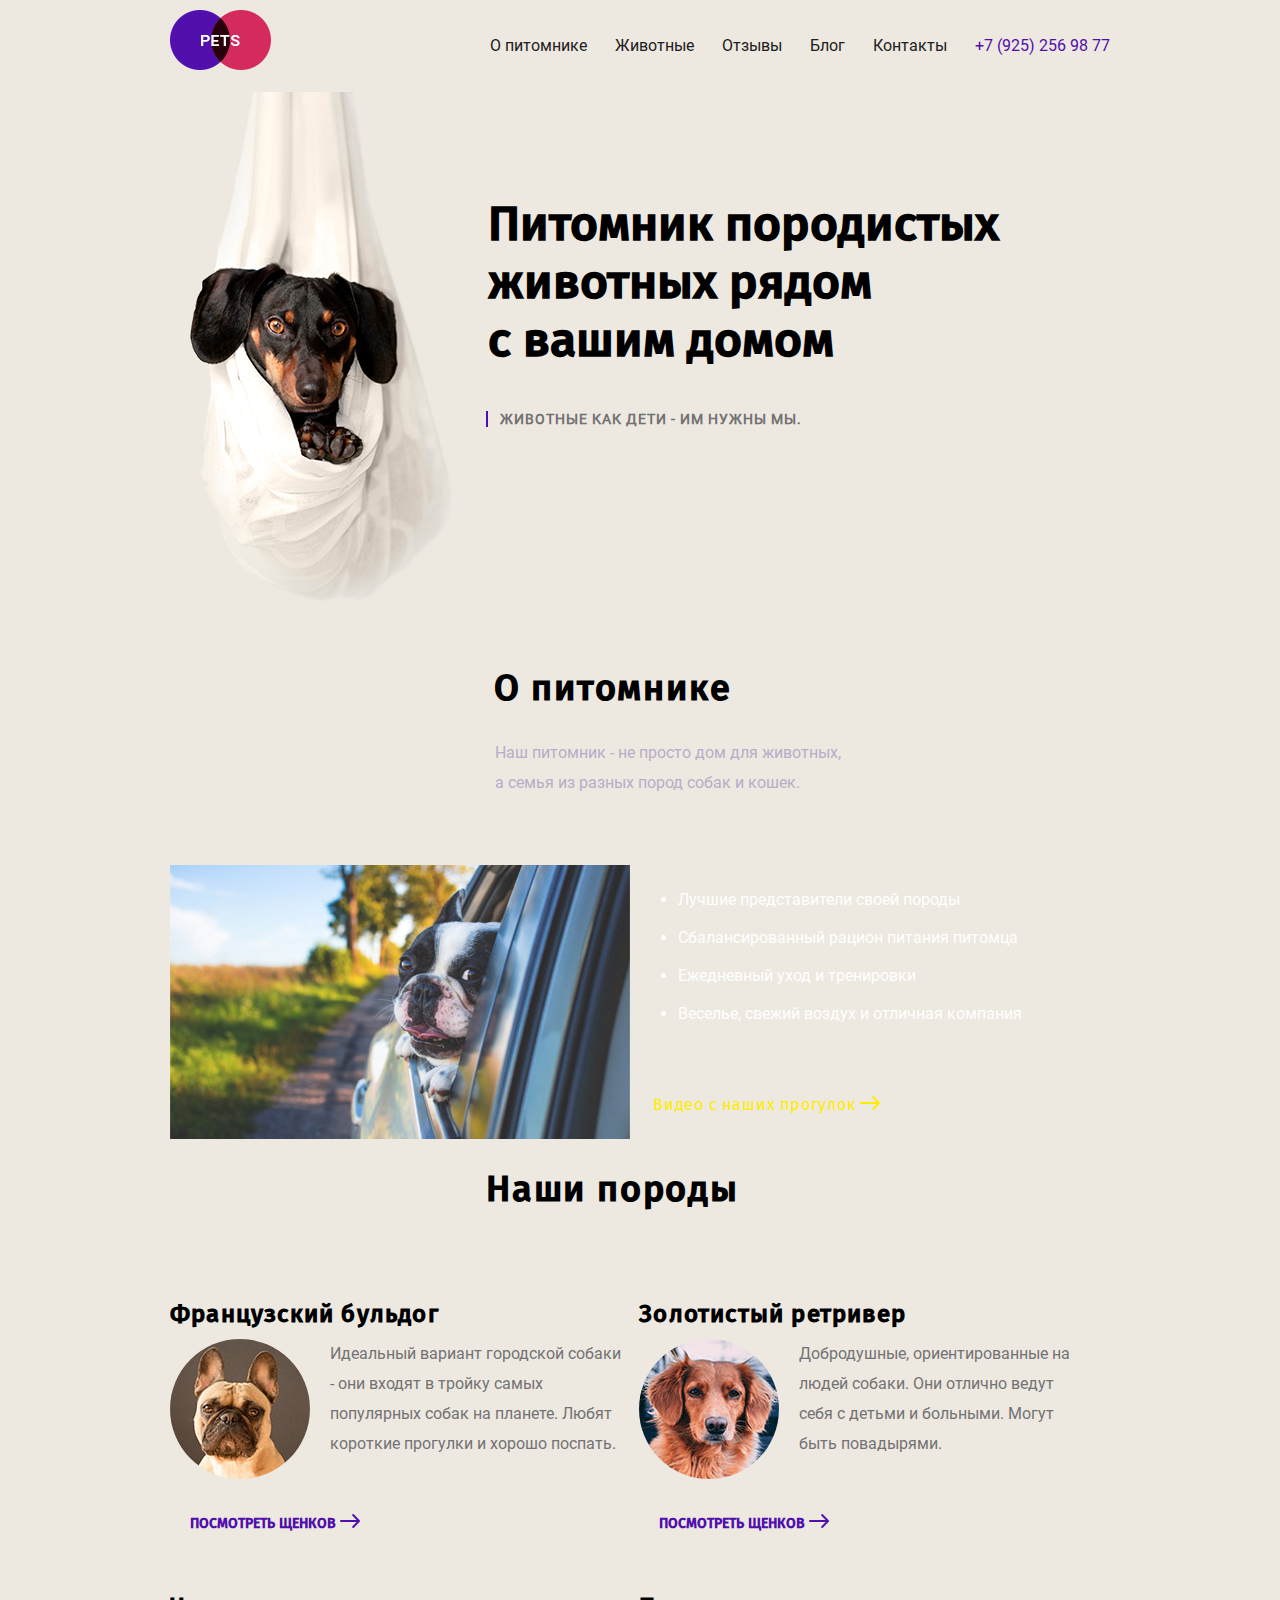
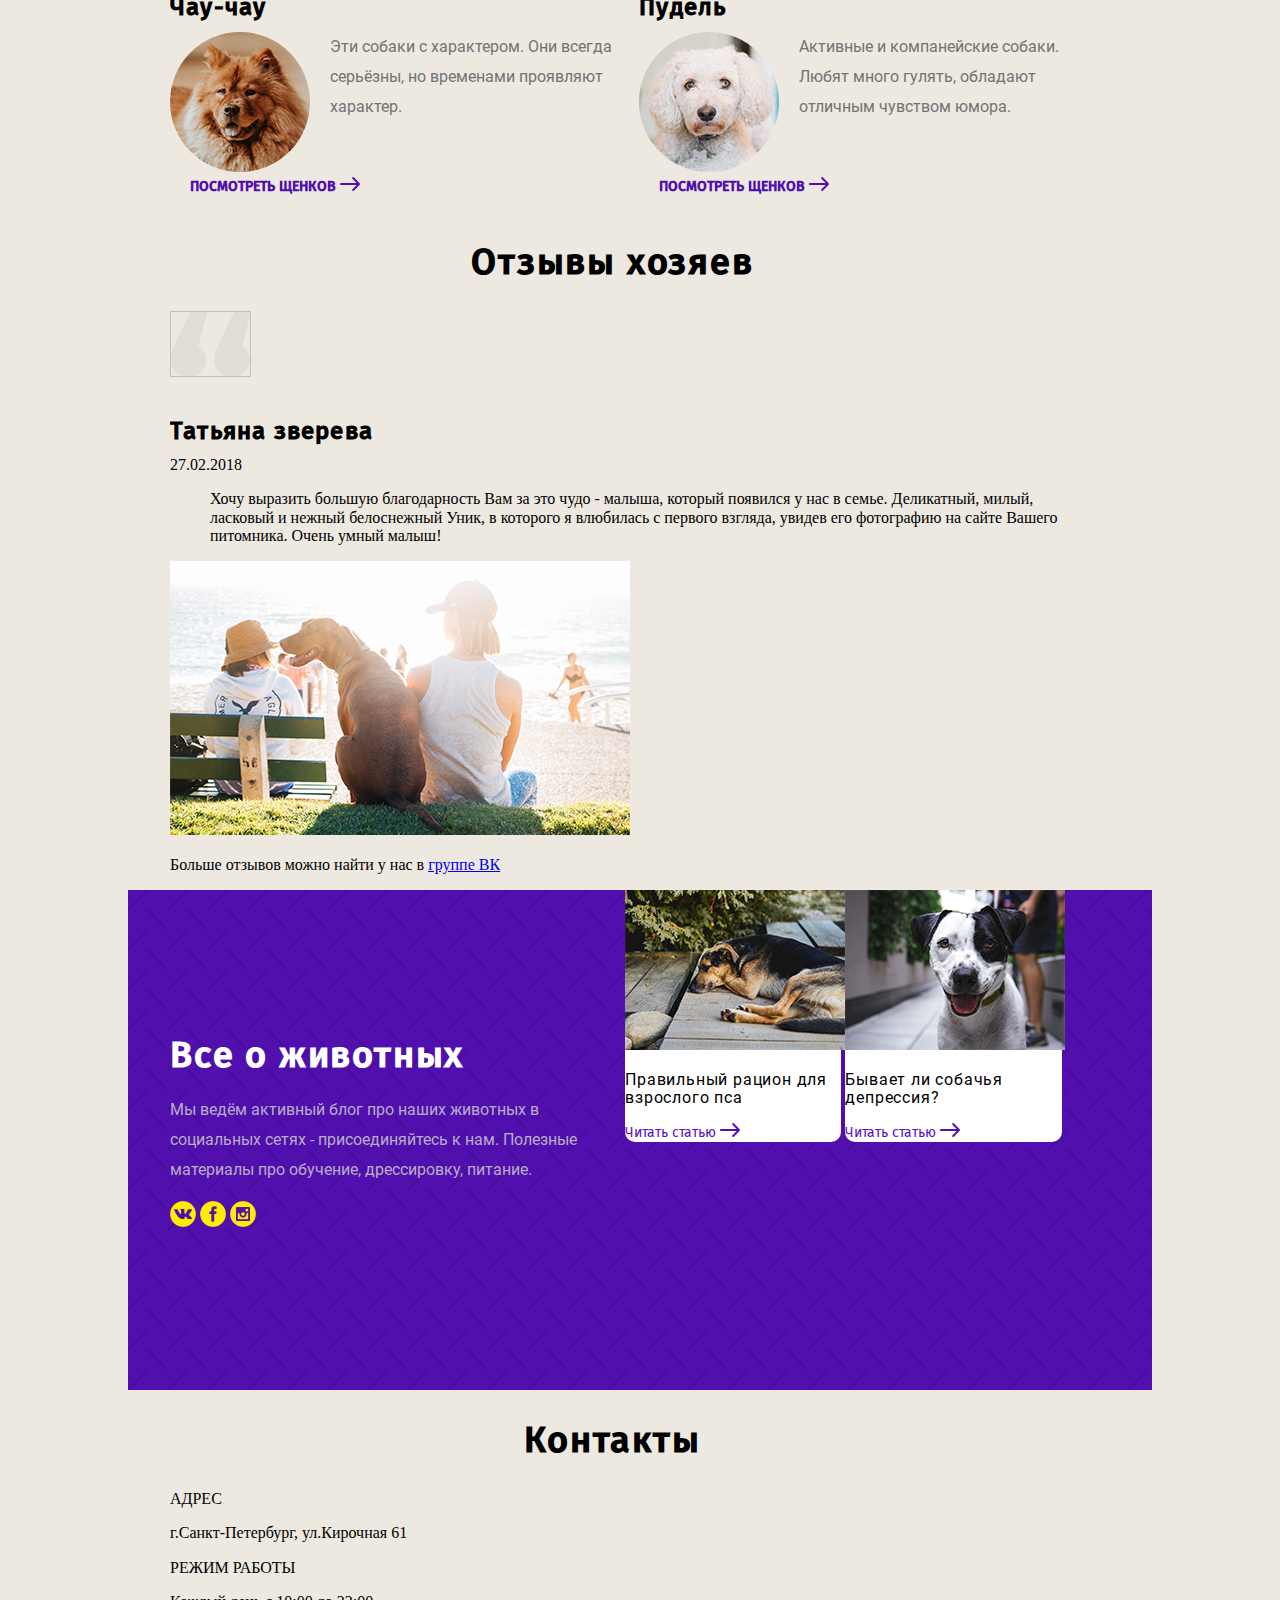
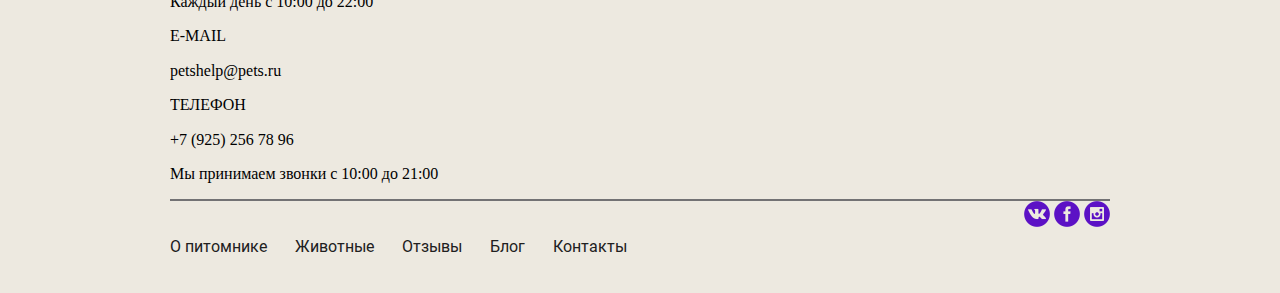
==== commit 20e4b79f: "footer, blog" ====
--- a/index.html
+++ b/index.html
@@ -44,56 +44,56 @@
             <div class="container">
                 <div class="about__head">
                     <h2>О питомнике</h2>
-                    <p class="caption__title">Наш питомник - не просто дом для животных, а семья из разных пород собак и кошек.</p>
+                    <p class="about__title-caption">Наш питомник - не просто дом для животных, а семья из разных пород собак и кошек.</p>
                 </div>
 
                 <div class="about__row">
                     <div class="about__img">
-                        <img src="img/about_img.jpg" alt="photo-dog" class="about_cattery_photo-dog">
+                        <img src="img/about_img.jpg" alt="photo-dog" class="about__photo-dog">
                     </div>
-                    <ul class="advantages-list">
-                        <li class="advantages__item">Лучшие представители своей породы</li>
-                        <li class="advantages__item">Сбалансированный рацион питания питомца</li>
-                        <li class="advantages__item">Ежедневный уход и тренировки</li>
-                        <li class="advantages__item">Веселье, свежий воздух и отличная компания</li>
+                    <ul class="about__advantages-list">
+                        <li class="about__advantages-item">Лучшие представители своей породы</li>
+                        <li class="about__advantages-item">Сбалансированный рацион питания питомца</li>
+                        <li class="about__advantages-item">Ежедневный уход и тренировки</li>
+                        <li class="about__advantages-item">Веселье, свежий воздух и отличная компания</li>
                     </ul>
-                <a href="https://vk.com/videos-166537407" class="about__link">Видео с наших прогулок </a>
+                <a href="https://vk.com/videos-166537407" class="about__link">Видео с наших прогулок <a href="#" class="sprite sprite-arrow_next"></a>
                 </div>
                 
             </div>    
         </section>
 
-        <section class="dog-types">
+        <section class="dog-type">
             <div class="container">
             <h2>Наши породы</h2>
-            <ul class="dog-types__wrap">
-                <li class="dog-types__item">
+            <ul class="dog-type__wrap">
+                <li class="dog-type__item">
                     <h3>Французский бульдог</h3>
                     <img src="img/photo_french_bulldog.jpg" alt="french_bulldog"  class="dog-type__img">
-                    <p>Идеальный вариант городской собаки - они входят в тройку самых популярных собак на планете. Любят короткие прогулки и хорошо поспать.</p>
-                    <a href="https://vk.com/epixx_pets?w=wall-166537407_2" class="look">посмотреть щенков </a>
+                    <p class="dog-type__text">Идеальный вариант городской собаки - они входят в тройку самых популярных собак на планете. Любят короткие прогулки и хорошо поспать.</p>
+                    <a href="https://vk.com/epixx_pets?w=wall-166537407_2" class="dog-type__link">посмотреть щенков <a href="#" class="sprite sprite-arrow_next_blue"></a>
                 </li>
-                <li class="dog-types__item">
+                <li class="dog-type__item">
                     <h3>Золотистый ретривер</h3>
                     <img src="img/photo_golden_retriever.jpg" alt="golden_retriever" class="dog-type__img">
                     
-                    <p>Добродушные, ориентированные на людей собаки. Они отлично ведут себя с детьми и больными. Могут быть повадырями.</p>
-                    <a href="https://vk.com/epixx_pets?w=wall-166537407_3" class="look">посмотреть щенков </a>
+                    <p class="dog-type__text">Добродушные, ориентированные на людей собаки. Они отлично ведут себя с детьми и больными. Могут быть повадырями.</p>
+                    <a href="https://vk.com/epixx_pets?w=wall-166537407_3" class="dog-type__link">посмотреть щенков <a href="#" class="sprite sprite-arrow_next_blue"></a>
                 </li>
-                <li class="dog-types__item">
+                <li class="dog-type__item">
                     <h3>Чау-чау</h3>
                     <img src="img/photo_chow_chow.jpg" alt="chow-chow" class="dog-type__img">
                     
-                    <p>Эти собаки с характером. Они всегда серьёзны, но временами проявляют характер.
+                    <p class="dog-type__text">Эти собаки с характером. Они всегда серьёзны, но временами проявляют характер.
                     </p>
-                    <a href="https://vk.com/epixx_pets?w=wall-166537407_4" class="look">посмотреть щенков </a>
+                    <a href="https://vk.com/epixx_pets?w=wall-166537407_4" class="dog-type__link">посмотреть щенков <a href="#" class="sprite sprite-arrow_next_blue"></a>
                 </li>
-                <li class="dog-types__item">
+                <li class="dog-type__item">
                     <h3>Пудель</h3>
                     <img src="img/photo_poodle.jpg" alt="puddel" class="dog-type__img">
                     
-                    <p>Активные и компанейские собаки. Любят много гулять, обладают отличным чувством юмора.</p>
-                    <a href="https://vk.com/epixx_pets?w=wall-166537407_5" class="look">посмотреть щенков</a>
+                    <p class="dog-type__text">Активные и компанейские собаки. Любят много гулять, обладают отличным чувством юмора.</p>
+                    <a href="https://vk.com/epixx_pets?w=wall-166537407_5" class="dog-type__link">посмотреть щенков <a href="#" class="sprite sprite-arrow_next_blue"></a></a>
                 </li>
             </ul>
             </div>
@@ -102,10 +102,10 @@
         <section id="reviews" class="reviews">
             <div class="container">
                 <h2>Отзывы хозяев</h2>
-                <img src="img/spritesheet.png" class="sprite sprite-blockquote"></img>
+                <img class="sprite sprite-blockquote"></img>
                 <h3 class="author">Татьяна зверева</h3>
                 <time>27.02.2018</time>
-                <blockquote><p class="review"> Хочу выразить большую благодарность Вам за это чудо - малыша, который появился у нас в семье. Деликатный, милый, ласковый и нежный белоснежный Уник, в которого я влюбилась с первого взгляда, увидев его фотографию на сайте Вашего питомника. Очень умный малыш!</p></blockquote>
+                <blockquote class="review"> Хочу выразить большую благодарность Вам за это чудо - малыша, который появился у нас в семье. Деликатный, милый, ласковый и нежный белоснежный Уник, в которого я влюбилась с первого взгляда, увидев его фотографию на сайте Вашего питомника. Очень умный малыш!</blockquote>
                 <img src="img/photo_review.jpg" alt="reviev_personal-photo">
                 <p>Больше отзывов можно найти у нас в <a href="https://vk.com/topic-166537407_41021587" class="link blau-link">группе ВК</a></p>
             </div>
@@ -113,27 +113,28 @@
 
         <section id="blog" class="blog">
             <div class="container">
-                <h2>Всё о животных</h2>
-                <p class="info">Мы ведём активный блог про наших животных в социальных сетях - присоединяйтесь к нам. Полезные материалы про обучение, дрессировку, питание.</p>
-                <div class="social_networks">
-                    <a href="https://vk.com/epixx_pets" class="vk-link"><img src="" alt="vk-logo"></a>
-                    <a href="" class="feecbook-link"><img src="" alt="feecbook-logo" ></a>
-                    <a href="" class="instagram-link"><img src="" alt="instagram-logo"></a>
-                </div>
+                <article class="blog__article">
+                    <h2 class="blog__article-title">Всe о животных</h2>
+                    <p class="blog__article-info">Мы ведём активный блог про наших животных в социальных сетях - присоединяйтесь к нам. Полезные материалы про обучение, дрессировку, питание.</p>
+                    <div class="blog__social-networks">
+                        <a href="https://vk.com/epixx_pets" class="sprite sprite-vk-yellow"></a>
+                        <a href="#" class="sprite sprite-facebook-yellow"></a>
+                        <a href="" class="sprite sprite-instagram-yellow"></a>
+                    </div>
+                </article>
 
-                <div class="mini-article">
-                    <! alt запонить>
-                    <img src="" alt="" class="article__img">
-                    <p>Правильный рацион для взрослого пса</p>
-                    <a href="https://vk.com/@epixx_pets-diet-for-adult-dog" class="link blau-link">Читать статью &#8594;</a>
-                </div>
 
-                <div class="mini-article">
-                    <! alt запонить>
-                    <img src="" alt="" class="article__img">
-                    <p>Бывает ли собачья депрессия?</p>
-                    <a href="https://vk.com/@epixx_pets-dogs-depression" class="link blau-link">Читать статью &#8594;</a>
-                </div>
+                <article class="blog__mini-article">
+                    <img src="img/blog_list_img_1.jpg" alt="adult dog" class="mini-article__img">
+                    <p class="mini-article__title">Правильный рацион для взрослого пса</p>
+                    <a href="https://vk.com/@epixx_pets-diet-for-adult-dog" class="blog__link">Читать статью <a href="#" class="sprite sprite-arrow_next_blue"></a></a>
+                </article>
+
+                <article class="blog__mini-article">
+                    <img src="img/blog_list_img_2.jpg" alt="sad dog" class="mini-article__img">
+                    <p  class="mini-article__title">Бывает ли собачья депрессия?</p>
+                    <a href="https://vk.com/@epixx_pets-dogs-depression" class="blog__link">Читать статью <a href="#" class="sprite sprite-arrow_next_blue"></a></a>
+                </article>
             </div> 
         </section>
 
@@ -157,20 +158,20 @@
     </main>
 
     <footer>
-        <div class="footer-nav">
-            <nav class="main-nav">
-                <ul class="footer-nav">
-                    <li><a href="#about_cattery">О питомнике</a></li>
-                    <li><a href="#animals">Животные</a></li>
-                    <li><a href="#reviews">Отзывы</a></li>
-                    <li><a href="#blog">Блог</a></li>
-                    <li><a href="#contacts">Контакты</a></li>
+        <div class="container">
+            <nav class="footer-nav">
+                <ul class="footer-nav__list">
+                    <li class="footer-nav__item"><a href="#about_cattery">О питомнике</a></li>
+                    <li class="footer-nav__item"><a href="#animals">Животные</a></li>
+                    <li class="footer-nav__item"><a href="#reviews">Отзывы</a></li>
+                    <li class="footer-nav__item"><a href="#blog">Блог</a></li>
+                    <li class="footer-nav__item"><a href="#contacts">Контакты</a></li>
                 </ul>
             </nav>
-            <div class="social_networks">
-                <a href="https://vk.com/epixx_pets" class="vk-link"><img src="" alt="vk-logo"></a>
-                <a href="" class="feecbook-link"><img src="" alt="feecbook-logo" ></a>
-                <a href="" class="instagram-link"><img src="" alt="instagram-logo"></a>
+            <div class="footer__social-networks">
+                <a class="sprite sprite-vk-blue" href="https://vk.com/epixx_pets" ></a>
+                <a class="sprite sprite-facebook-blue" href=""></a>
+                <a class="sprite sprite-instagram-blue" href=""></a>
             </div>
         </div>
 
--- a/style/style.css
+++ b/style/style.css
@@ -1,67 +1,85 @@
-/*
-.sprite-arrow_next {
+
+.sprite
+{
+    display: inline-block;
+
+    width: 26px;
+    height: 26px;
+
+    background: url(../img/spritesheet.png) no-repeat;
+}
+
+.sprite-arrow_next
+{
     width: 20px;
     height: 14px;
+
     background-position: -5px -5px;
 }
-.sprite-arrow_next_blue {
+
+.sprite-arrow_next_blue
+{
     width: 20px;
     height: 14px;
+
     background-position: -35px -5px;
 }
-.sprite-blockquote {
+
+.sprite-blockquote
+{
     width: 81px;
     height: 66px;
+
     background-position: -5px -29px;
 }
-.sprite-facebook-blue {
-    width: 26px;
-    height: 26px;
+
+.sprite-facebook-yellow
+{
+    width: 26px;
+    height: 26px;
+
+    background-position: -96px -41px;
+}
+
+.sprite-instagram-yellow
+{
+    width: 26px;
+    height: 26px;
+
+    background-position: -132px -5px;
+}
+
+.sprite-vk-yellow
+{
+    width: 26px;
+    height: 26px;
+
+    background-position: -132px -77px;
+}
+
+.sprite-facebook-blue
+{
+    width: 26px;
+    height: 26px;
+
     background-position: -96px -5px;
 }
-.sprite-facebook-yelow {
-    width: 26px;
-    height: 26px;
-    background-position: -96px -41px;
-}
-.sprite-instagram-blue {
-    width: 26px;
-    height: 26px;
+
+.sprite-instagram-blue
+{
+    width: 26px;
+    height: 26px;
+
     background-position: -96px -77px;
 }
-.sprite-instagram-yellow {
-    width: 26px;
-    height: 26px;
-    background-position: -132px -5px;
-}
-.sprite-vk-blue {
-    width: 26px;
-    height: 26px;
+
+.sprite-vk-blue
+{
+    width: 26px;
+    height: 26px;
+
     background-position: -132px -41px;
 }
-.sprite-vk-yellow {
-    width: 26px;
-    height: 26px;
-    background-position: -132px -77px;
-}*/
-
-
-/*Промо блок
-Картинка кладется задним фоном.
-
-Стилизация
-Комментариями обозначены (начало крупных модулей/блоков разметки).
-
-Изображения
-Для названий не используются пробелы, кириллица, транслит, верхний регистр. По названию изображения понятно из какого оно блока.
-Выбран подходящий формат изображений JPEG / PNG.
-Все изображения содержит заполненный атрибут alt.
-
-ВСЁ О ЖИВОТНЫХ Фон сделан с использованием свойства background repeat
-
-Общие технические требования
-Стандарты вёрстки: HTML5, CSS3, валидный код.
-Используемые шрифты: Fira Sans и Roboto (есть на http://google.com/fonts).*/
 
 @font-face
 {
@@ -72,7 +90,8 @@
     src: url('../fonts/Roboto/Roboto-Regular.ttf') format('truetype');
 }
 
-@font-face
+@font-fac
+e
 {
     font-family: 'Roboto';
     font-weight: 500;
@@ -118,11 +137,7 @@
     margin: 0 auto;
 }
 
-.sprite {
-    background-image: url(spritesheet.png);
-    background-repeat: no-repeat;
-    display: inline-block;
-}
+
 
 /*Header*/
 
@@ -142,7 +157,6 @@
     font-family: Roboto, sans-serif;
     font-size: 16px;
     font-weight: 400;
-    line-height: 30px;
     line-height: 30px;
 
     display: inline-block;
@@ -189,7 +203,7 @@
 {
     float: left;
 }
-.main-photo {}
+
 
 .promo__info
 {
@@ -198,7 +212,7 @@
     width: 840px;
 }
 
-.promo__title 
+.promo__title
 {
     font-family: Fira Sans, sans-serif;
     font-size: 48px;
@@ -240,7 +254,6 @@
     padding-right: 265px;
     padding-left: 323px;*/
     width: 100%;
-    cl
 }
 
 h2
@@ -248,19 +261,24 @@
     font-family: Fira Sans, sans-serif;
     font-size: 36px;
     font-style: normal;
-    letter-spacing: 0.05em;
     line-height: 40px;
 
-    margin-left: 325px;
-}
-
-.caption__title 
-{
+    padding-right: 55px;
+
+    text-align: center;
+    letter-spacing: .05em;
+}
+
+.about__title-caption
+{
+    font-family: Roboto, sans-serif;
+    font-size: 16px;
+    line-height: 30px;
+
+    margin-bottom: 67px;
+    padding: 0 260px 0 325px;
+
     color: #b8adc8;
-    
-    padding-left: 325px;
-    padding-right: 260px;
-    margin-bottom: 67px;
 }
 
 .about__img
@@ -270,7 +288,8 @@
     width: 50%;
 }
 
-.about_cattery_photo-dog {
+.about__photo-dog
+{
     float: left;
 
     width: 460px;
@@ -280,18 +299,17 @@
 }
 
 
-.about__row
-{
-
-}
-
-.advantages-list {
+
+
+.about__advantages-list
+{
+    float: right;
+
     width: 46%;
-    float: right;
     margin-bottom: 63px;
 }
 
-.advantages__item
+.about__advantages-item
 {
     font-family: Roboto, sans-serif;
     font-size: 16px;
@@ -300,14 +318,17 @@
     color: white;
 }
 
-.about__link {
+.about__link
+{
     font-family: Fira Sans, sans-serif;
     font-size: 16px;
-    letter-spacing: 0.05em;
-    
-    text-decoration: none;
+
+    padding-left: 23px;
+
+    text-decoration: none;
+    letter-spacing: .05em;
+
     color: #ffec00;
-    padding-left: 23px;
 }
 
 
@@ -316,83 +337,169 @@
 .dog-type__img
 {
     float: left;
-    padding-right: 0px;
+
+    padding-right: 0;
 
     border-radius: 100%;
 }
 
-.dog-types__wrap
+.dog-type__wrap
 {
     overflow: hidden;
-    padding-left: 0px;
-}
-
-.dog-types__item
+
+    padding-left: 0;
+}
+
+.dog-type__item
 {
     float: left;
 
     box-sizing: border-box;
     width: 48%;
-    
-margin-top: 26px;
-margin-right: 18px;
+    margin-top: 26px;
+    margin-right: 18px;
 
     list-style-type: none;
 }
-.look
+
+.dog-type__text
+{
+    font-family: Roboto, sans-serif;
+    font-size: 16px;
+    line-height: 30px;
+
+    margin: auto;
+    padding-bottom: 55px;
+    padding-left: 160px;
+
+    color: #737274;
+}
+.dog-type__link
 {
     font-family: Fira Sans, sans-serif;
     font-size: 14px;
     font-weight: bold;
 
+    clear: both;
+
+    padding-left: 20px;
+
     text-decoration: none;
     text-transform: uppercase;
 
     color: #510fad;
-    clear: both;
-    padding-left: 20px;
 }
 h3
 {
     font-family: Fira Sans, sans-serif;
     font-size: 24px;
-     clear: left;
-     vertical-align: top;
-     margin-bottom: 0px;
-     letter-spacing: 0.05em;
-     line-height: 50px;
-
-
-}
-
-p
-{
-    font-family: Roboto, sans-serif;
-    font-size: 16px;
-    margin: auto;
-
-    color: #737274;
-    line-height: 30px;
-    padding-left: 160px; 
-    
-}
+    line-height: 50px;
+
+    clear: left;
+
+    margin-bottom: 0;
+
+    vertical-align: top;
+    letter-spacing: .05em;
+}
+
 
 
 
 /*reviews-section*/
 
-.sprite-blockquote {
-    width: 81px;
-    height: 66px;
-    background-position: -5px -29px;
-}
-
-
-
 /*blog-section*/
-
-
+section.blog {
+    background: url(../img/pattern.png) repeat;
+    height: 500px
+}
+
+.blog__article {
+    width: 48%;
+    display: inline-block;
+    vertical-align: middle;
+
+}
+
+.blog__article-title {
+    color: white;
+    text-align: left;
+    margin-top: 0;
+    margin-bottom: 20px;
+}
+
+.blog__article-info {
+    font-family: Roboto, sans-serif;
+    line-height: 30px;
+    color: #b8adc8;
+}
+
+.blog__mini-article {
+    width: 23%;
+    display: inline-block;
+    /*vertical-align: middle;*/
+    border-radius: 10px;
+    background-color: #fff;
+}
+
+ .mini-article__title {
+    font-family: Roboto, sans-serif;
+    font-size: 16px;
+    letter-spacing: 0.05em;
+ }
+
+.blog__link {
+    font-family: Fira Sans, sans-serif;
+    font-size: 14px;
+    color: #5c11c5;
+    text-decoration: none;
+}
 /*contacts-section*/
 
 /*footer*/
+footer .container
+{
+    border-top: 2px solid #737274;
+}
+.footer-nav
+{
+    display: inline-block;
+    float: left;
+
+    margin: 15px 0;
+}
+.footer-nav__list
+{
+    padding-left: 0;
+}
+.footer-nav__item
+{
+    font-family: Roboto, sans-serif;
+    font-size: 16px;
+    font-weight: 400px;
+    line-height: 30px;
+
+    display: inline-block;
+
+    padding-right: 24px;
+}
+
+.footer-nav__item a
+{
+    line-height: 30px;
+
+    text-decoration: none;
+
+    color: #202020;
+}
+
+.footer__social-networks
+{
+    display: inline-block;
+    float: right;
+
+    vertical-align: middle;
+}
+
+
 /**/
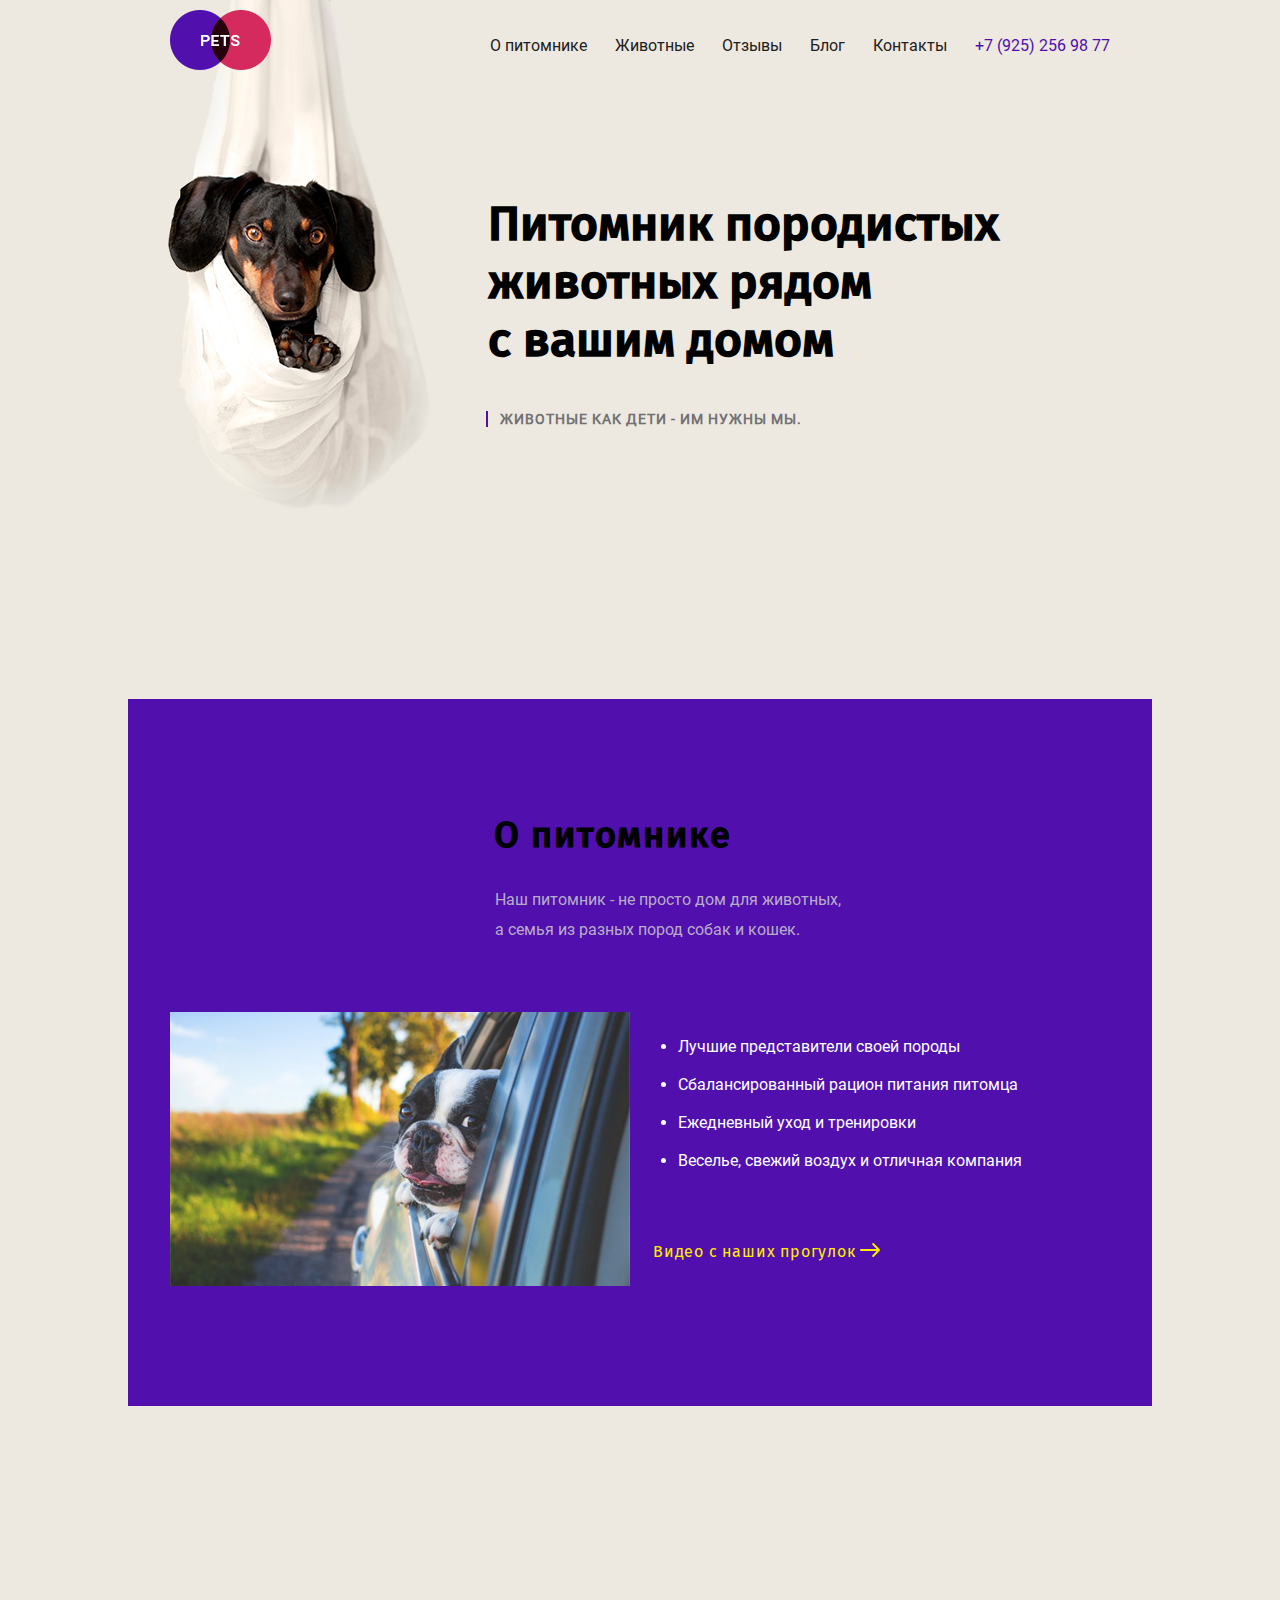
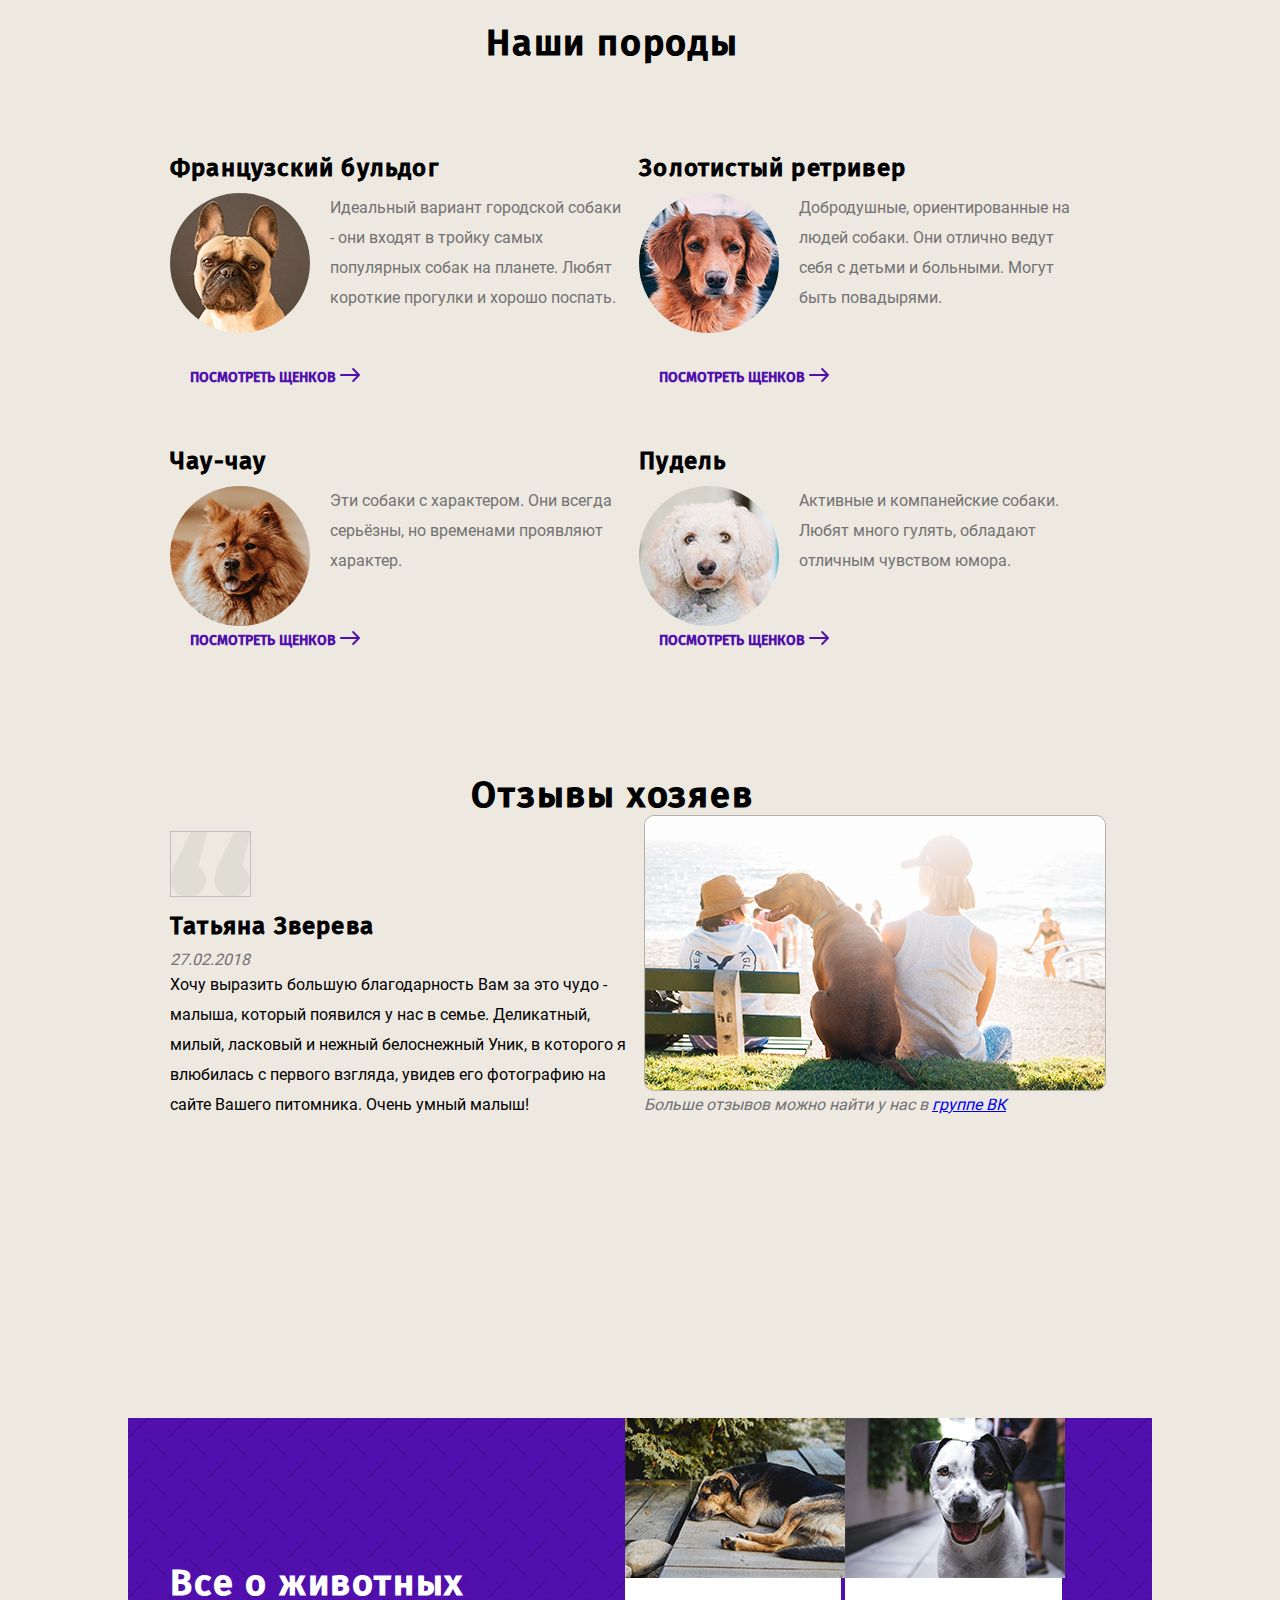
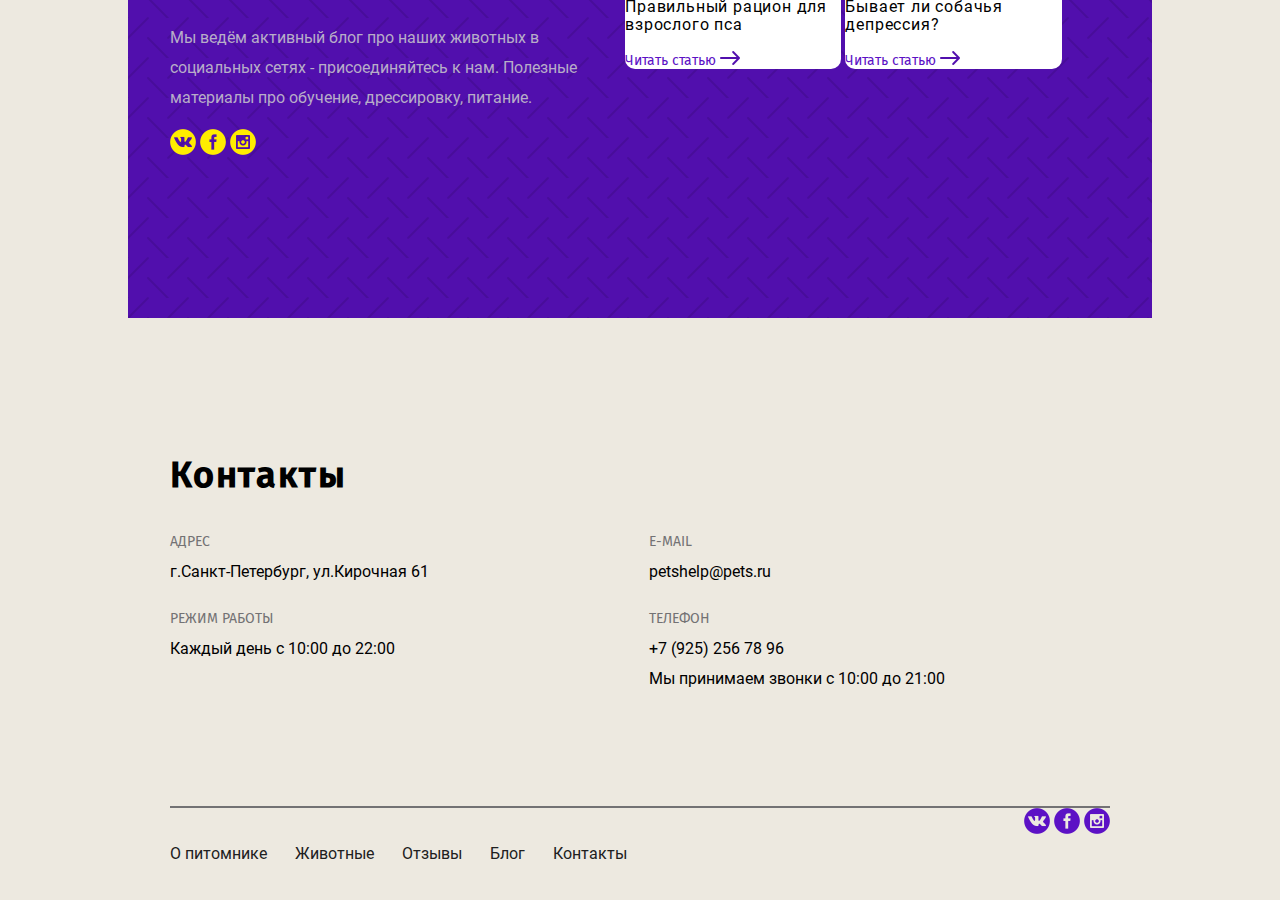
==== commit 9aed52eb: ":(" ====
--- a/index.html
+++ b/index.html
@@ -7,7 +7,7 @@
 	<link rel="stylesheet" href="style/style.css">
 </head>
 <body>
-    <div class="wrapper">
+<div class="wrapper">
     <header class="page-header">
         <div class="container">
             <a href="#" class="logo">
@@ -30,9 +30,6 @@
     <main>
         <section class="promo">
             <div class="container">
-                <div class="promo__photo">
-                    <img src="img/promo-photo-dog.png" alt="promo-photo-dog" class="main-photo">
-                </div>
                 <div class="promo__info">
                     <h1 class="promo__title">Питомник породистых животных рядом <br> с вашим домом</h1>
                     <p class="promo__slogan">Животные как дети - им нужны мы.</p>
@@ -41,7 +38,7 @@
         </section>
 
         <section id="about_cattery" class="about">
-            <div class="container">
+            <div class="container ">
                 <div class="about__head">
                     <h2>О питомнике</h2>
                     <p class="about__title-caption">Наш питомник - не просто дом для животных, а семья из разных пород собак и кошек.</p>
@@ -101,13 +98,19 @@
 
         <section id="reviews" class="reviews">
             <div class="container">
-                <h2>Отзывы хозяев</h2>
-                <img class="sprite sprite-blockquote"></img>
-                <h3 class="author">Татьяна зверева</h3>
-                <time>27.02.2018</time>
-                <blockquote class="review"> Хочу выразить большую благодарность Вам за это чудо - малыша, который появился у нас в семье. Деликатный, милый, ласковый и нежный белоснежный Уник, в которого я влюбилась с первого взгляда, увидев его фотографию на сайте Вашего питомника. Очень умный малыш!</blockquote>
-                <img src="img/photo_review.jpg" alt="reviev_personal-photo">
-                <p>Больше отзывов можно найти у нас в <a href="https://vk.com/topic-166537407_41021587" class="link blau-link">группе ВК</a></p>
+                <h2 class="reviews__title">Отзывы хозяев</h2>
+                <div class="reviews__left">
+                    
+                    <img class="sprite sprite-blockquote"></img>
+                    <h3 class="rewiews__author">Татьяна Зверева</h3>
+                    <time>27.02.2018</time>
+                    <blockquote class="reviews__blockquote"> Хочу выразить большую благодарность Вам за это чудо - малыша, который появился у нас в семье. Деликатный, милый, ласковый и нежный белоснежный Уник, в которого я влюбилась с первого взгляда, увидев его фотографию на сайте Вашего питомника. Очень умный малыш!</blockquote>
+                </div>
+                <figure class = "reviews__figure">
+                        <img src="img/photo_review.jpg" alt="reviews__photo" class="reviews__figure-img">
+                        <figcaption class="reviews__figcaption">Больше отзывов можно найти у нас в <a href="https://vk.com/topic-166537407_41021587" class="link blau-link">группе ВК</a></figcaption>
+                </figure>
+                
             </div>
         </section>
 
@@ -140,19 +143,43 @@
 
         <section id="contacts" class="contacts">
             <div class="container">
-                <h2> Контакты</h2>
-                <p class="contacts_text">АДРЕС</p>
-                <p>г.Санкт-Петербург, ул.Кирочная 61</p>
-                
-                <p class="contacts_text">РЕЖИМ РАБОТЫ</p>
-                <p>Каждый день с 10:00 до 22:00</p>
-                
-                <p class="contacts_text">E-MAIL</p>
-                <p>petshelp@pets.ru</p>
-                
-                <p class="contacts_text">ТЕЛЕФОН</p>
-                <p>+7 (925) 256 78 96</p>
-                <p>Мы принимаем звонки с 10:00 до 21:00</p>
+                <h2 class="contacts-title"> Контакты</h2>
+               <div class="contacts__row1">
+                 
+                 
+                 <div class="contacts__block">
+
+                    <p class="contacts__text"> 
+                        <span class="contacts__title">АДРЕС</span><br> 
+                        г.Санкт-Петербург, ул.Кирочная 61
+                    </p>
+                 </div>
+
+                 <div class="contacts__block">
+                    <p class="contacts__text"> 
+                        <span class="contacts__title">РЕЖИМ РАБОТЫ</span>
+                        <br> Каждый день с 10:00 до 22:00
+                    </p>
+                 </div>  
+               </div>
+                
+            <div class="contacts__row2">
+                 <div class="contacts__block">
+                    <p class="contacts__text"> 
+                        <span class="contacts__title">E-MAIL</span><br>
+                    petshelp@pets.ru
+                    </p>
+                 </div>
+                 <div class="contacts__block">
+                    <p class="contacts__text">
+                        <span class="contacts__title">ТЕЛЕФОН</span><br>
+                        +7 (925) 256 78 96 <br>
+                        Мы принимаем звонки с 10:00 до 21:00
+                    </p>
+            </div>   
+            </div>
+                
+
             </div>
         </section>
     </main>
@@ -176,7 +203,6 @@
         </div>
 
     </footer>
-
 </div>
 </body>
 </html>--- a/style/style.css
+++ b/style/style.css
@@ -127,21 +127,26 @@
 {
     width: 1024px;
     margin: 0 auto;
+    background-image: url('..//img/promo-photo-dog.png');
+    background-repeat: no-repeat;
+    background-position: 20px top;
 }
 
 .container
 {
-    overflow: hidden;
-
     width: 940px;
     margin: 0 auto;
 }
+.container:after {
+    content: "";
+    clear: both;
+    display: table;
+}
+
 
 
 
 /*Header*/
-
-
 .logo
 {
     display: inline-block;
@@ -199,6 +204,10 @@
 
 /*main*/
 /*promo-section*/
+.promo {
+    padding-bottom: 258px;
+}
+
 .promo__photo
 {
     float: left;
@@ -218,8 +227,7 @@
     font-size: 48px;
     font-weight: bold;
 
-    margin-top: 103px;
-    margin-bottom: 42px;
+    margin: 103px 0px 42px 318px;
 }
 
 .promo__slogan
@@ -239,21 +247,25 @@
 }
 
 /*about_cattery-section*/
-
+.about__container {
+    width: 1024px;
+
+
+
+}
 .about
 {
-    /*padding-top: 180px;
-    padding-bottom: 200px;
-
-    background: #510fad;*/
+    padding-top: 86px;
+    padding-bottom: 120px;
+    background: #510fad;
 }
 
 .about__head
 {
     /*margin-bottom: 70px;
     padding-right: 265px;
-    padding-left: 323px;*/
-    width: 100%;
+    padding-left: 323px;
+    width: 100%;*/
 }
 
 h2
@@ -334,6 +346,10 @@
 
 
 /*dog-types-section*/
+.dog-type {
+    padding-top: 187px;
+    padding-bottom: 80px;
+}
 .dog-type__img
 {
     float: left;
@@ -407,8 +423,55 @@
 
 
 /*reviews-section*/
+.reviews {
+    padding-bottom: 298px;
+}
+.reviews__title {
+   margin-bottom: 0px; 
+}
+
+.reviews__left {
+    display: inline-block;
+    width: 50%;
+}
+
+.rewiews__author {
+    margin: 0;
+
+}
+
+.reviews__blockquote {
+   font-family: Roboto, sans-serif;
+   font-size: 16px;
+   line-height: 30px;
+    
+    text-align: left;
+    margin: 0px;
+}
+
+.reviews__figure {
+    display: inline-block;
+    margin: 0;
+}
+
+.reviews__figure-img {
+    border-radius: 10px;
+    border: 1px solid #b2afa8;
+    width: 460px;
+}
+
+.reviews__figcaption , time {
+    font-family: Roboto, sans-serif;
+    font-size: 16px;
+    font-style: italic;
+    color: #737274;
+    margin-top: ;
+}
 
 /*blog-section*/
+.blog {
+    
+}
 section.blog {
     background: url(../img/pattern.png) repeat;
     height: 500px
@@ -454,7 +517,49 @@
     color: #5c11c5;
     text-decoration: none;
 }
+
+
 /*contacts-section*/
+.contacts {
+    height: 380px;
+    padding-top: 108px;
+}
+
+.contacts__row1 {
+    float: left;
+    width: 51%;
+}
+
+.contacts__row2 {
+    float: left;
+}
+
+
+.contacts-title {
+    display: block;
+    text-align: left;
+    margin-bottom: 15px;
+    letter-spacing: 0.05em;
+}
+
+.contacts__block {
+    display: block;
+
+}
+
+span {
+    font-family: Fira Sans, sans-serif;
+    font-size: 14px;
+    color: #737274;
+    display: inline-block;
+    
+}
+ .contacts__text {
+    font-family: Roboto, sans-serif;
+    font-size: 16px;
+    line-height: 30px;
+ }
+
 
 /*footer*/
 footer .container
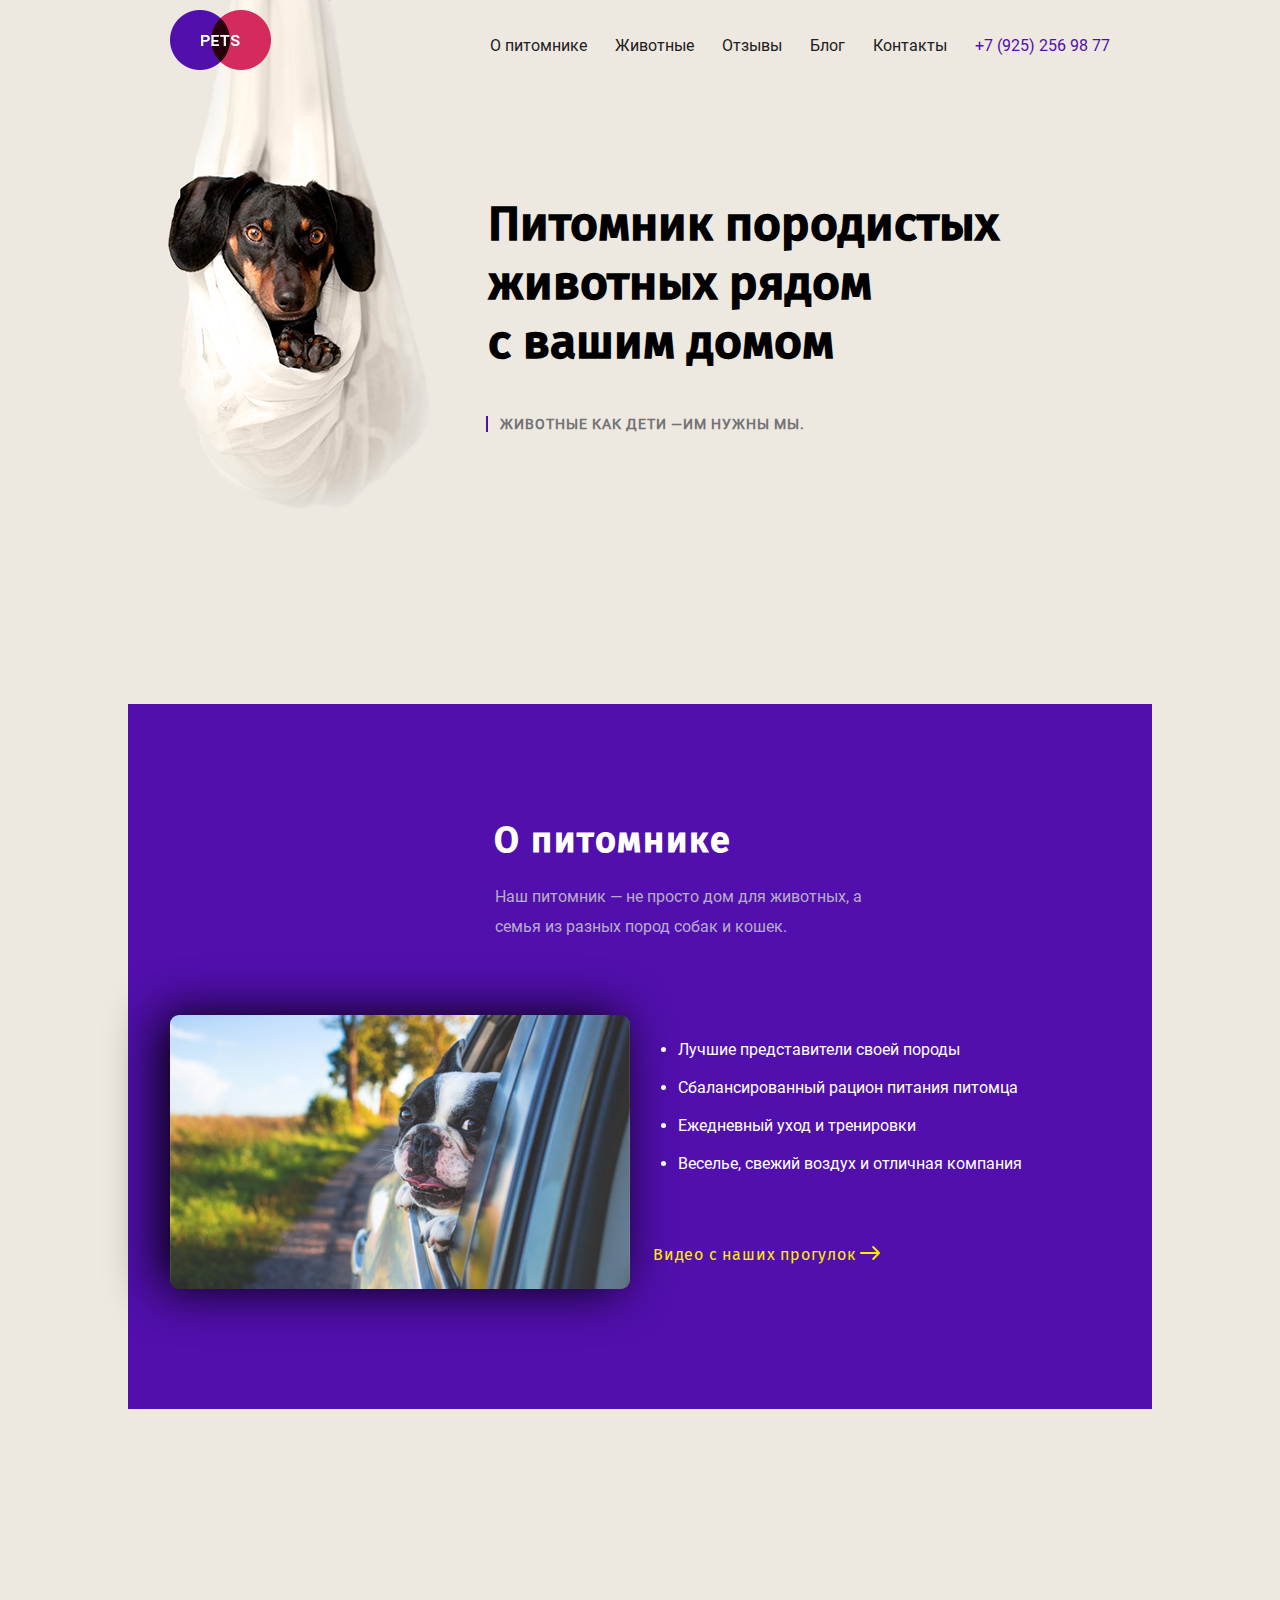
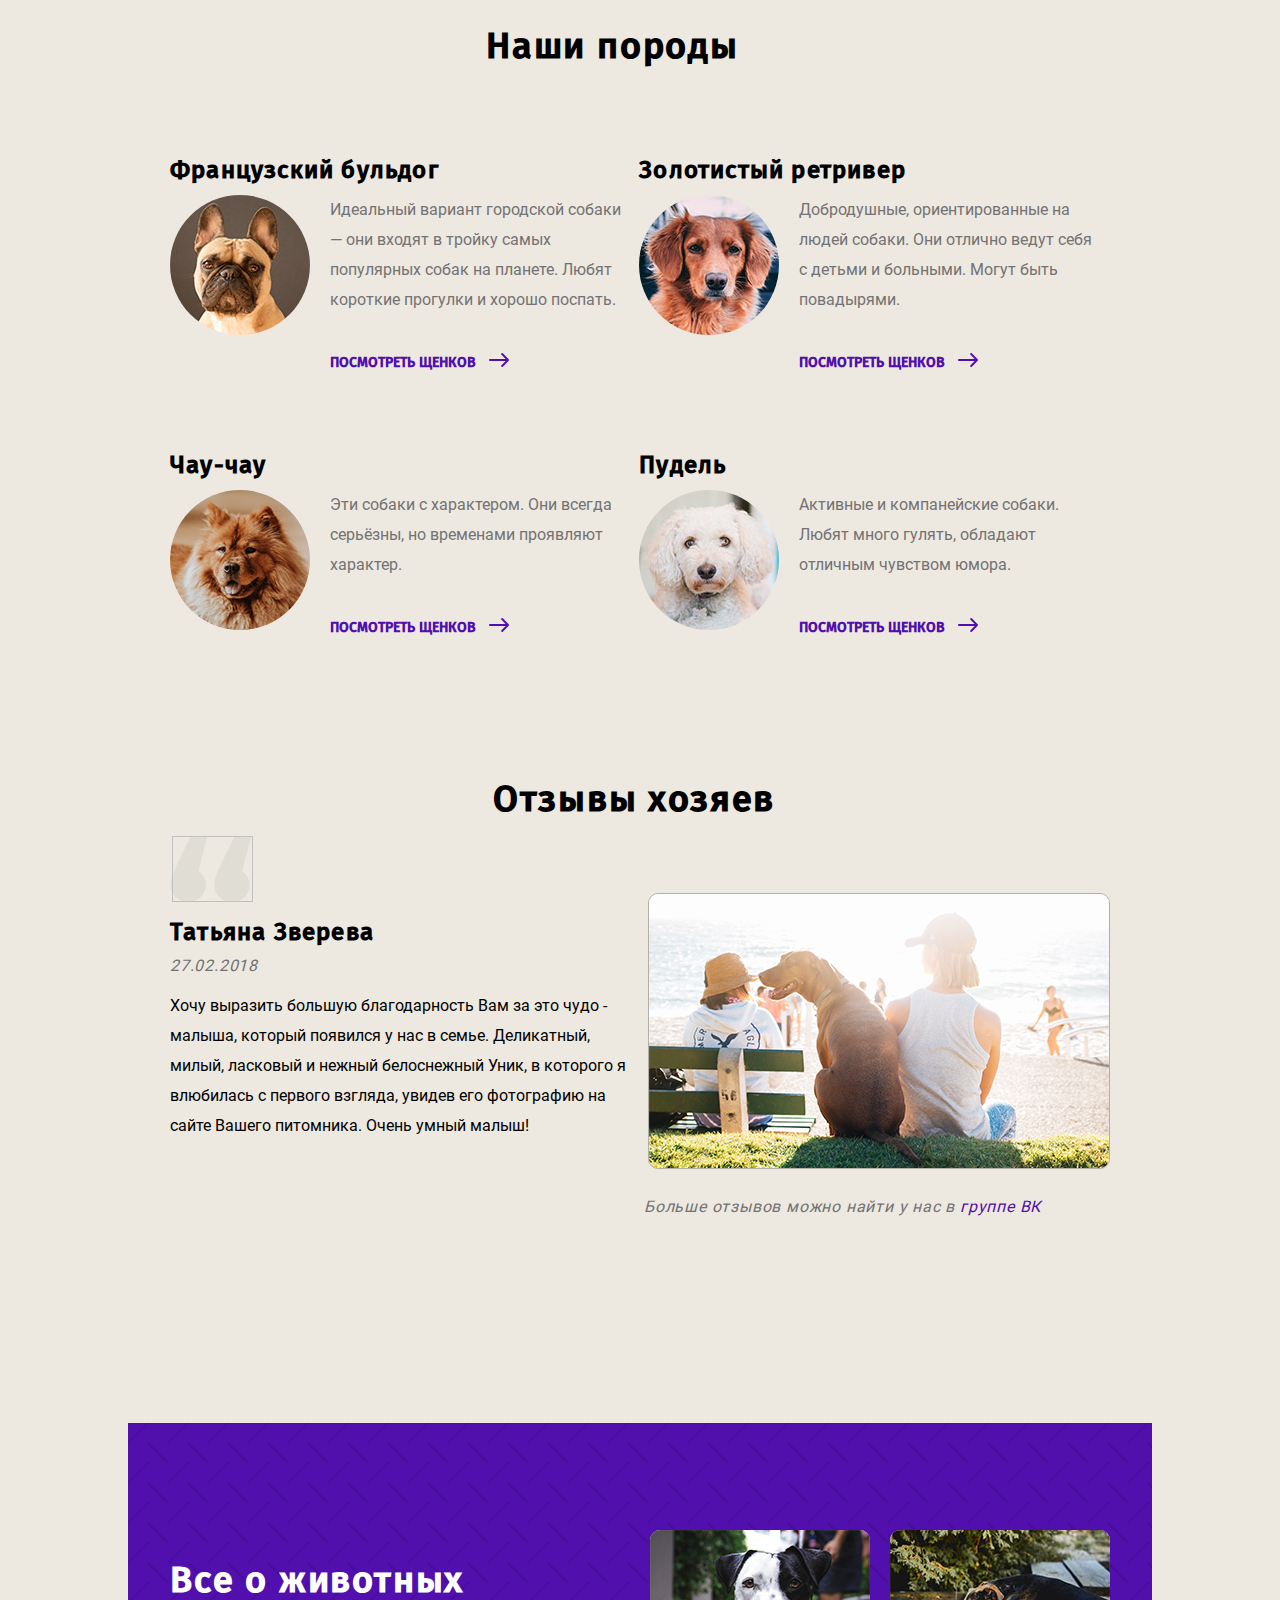
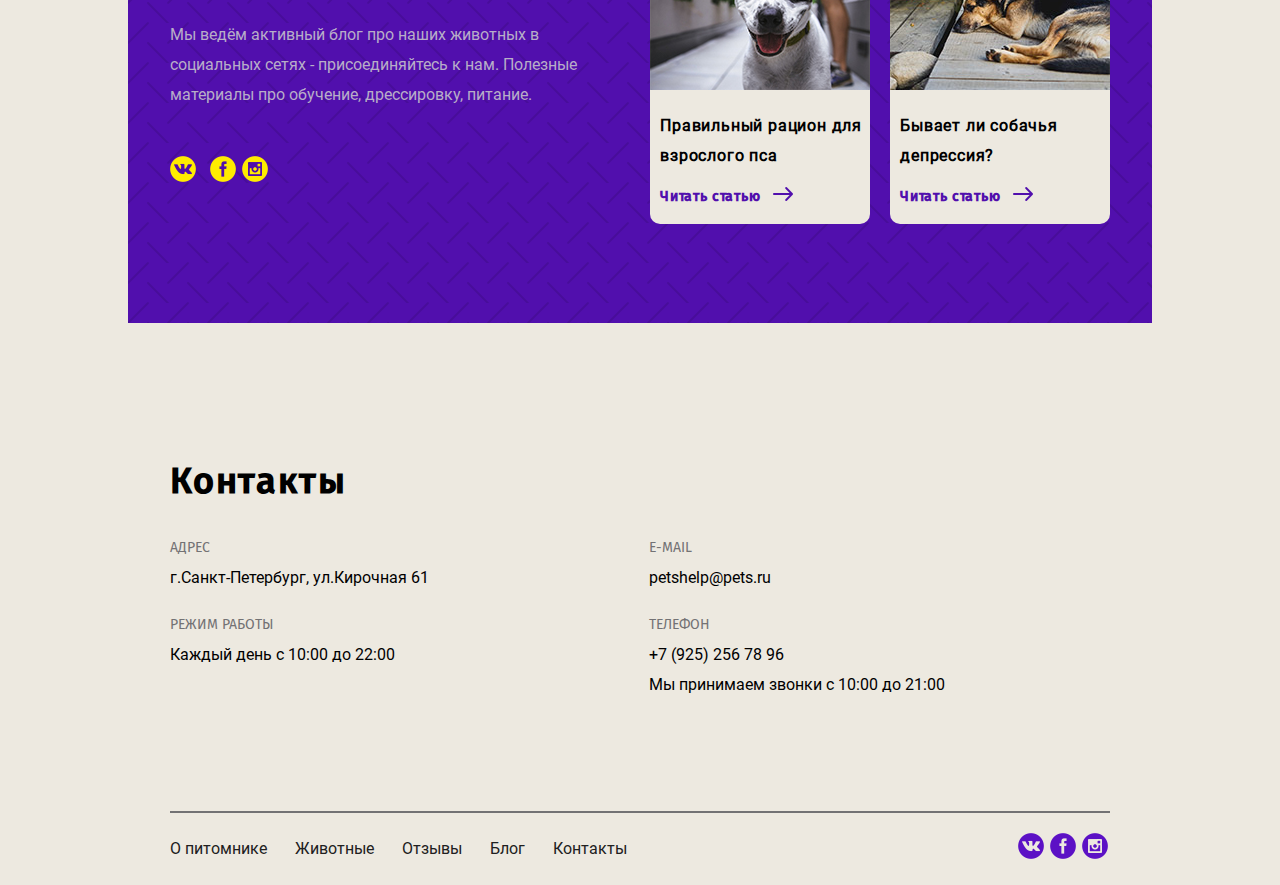
==== commit f7651f7f: ":)" ====
--- a/index.html
+++ b/index.html
@@ -32,7 +32,7 @@
             <div class="container">
                 <div class="promo__info">
                     <h1 class="promo__title">Питомник породистых животных рядом <br> с вашим домом</h1>
-                    <p class="promo__slogan">Животные как дети - им нужны мы.</p>
+                    <p class="promo__slogan">Животные как дети —им нужны мы.</p>
                 </div>
             </div>
         </section>
@@ -40,8 +40,8 @@
         <section id="about_cattery" class="about">
             <div class="container ">
                 <div class="about__head">
-                    <h2>О питомнике</h2>
-                    <p class="about__title-caption">Наш питомник - не просто дом для животных, а семья из разных пород собак и кошек.</p>
+                    <h2 class="about-title">О питомнике</h2>
+                    <p class="about__title-caption">Наш питомник — не просто дом для животных, а семья из разных пород собак и кошек.</p>
                 </div>
 
                 <div class="about__row">
@@ -67,15 +67,15 @@
                 <li class="dog-type__item">
                     <h3>Французский бульдог</h3>
                     <img src="img/photo_french_bulldog.jpg" alt="french_bulldog"  class="dog-type__img">
-                    <p class="dog-type__text">Идеальный вариант городской собаки - они входят в тройку самых популярных собак на планете. Любят короткие прогулки и хорошо поспать.</p>
-                    <a href="https://vk.com/epixx_pets?w=wall-166537407_2" class="dog-type__link">посмотреть щенков <a href="#" class="sprite sprite-arrow_next_blue"></a>
+                    <p class="dog-type__text">Идеальный вариант городской собаки — они входят в тройку самых популярных собак на планете. Любят короткие прогулки и хорошо поспать.</p>
+                    <a href="https://vk.com/epixx_pets?w=wall-166537407_2" class="dog-type__link">посмотреть щенков <a href="#" class="sprite sprite-arrow_next_blue"></a></a>
                 </li>
                 <li class="dog-type__item">
                     <h3>Золотистый ретривер</h3>
                     <img src="img/photo_golden_retriever.jpg" alt="golden_retriever" class="dog-type__img">
                     
                     <p class="dog-type__text">Добродушные, ориентированные на людей собаки. Они отлично ведут себя с детьми и больными. Могут быть повадырями.</p>
-                    <a href="https://vk.com/epixx_pets?w=wall-166537407_3" class="dog-type__link">посмотреть щенков <a href="#" class="sprite sprite-arrow_next_blue"></a>
+                    <a href="https://vk.com/epixx_pets?w=wall-166537407_3" class="dog-type__link">посмотреть щенков <a href="#" class="sprite sprite-arrow_next_blue"></a></a>
                 </li>
                 <li class="dog-type__item">
                     <h3>Чау-чау</h3>
@@ -83,7 +83,7 @@
                     
                     <p class="dog-type__text">Эти собаки с характером. Они всегда серьёзны, но временами проявляют характер.
                     </p>
-                    <a href="https://vk.com/epixx_pets?w=wall-166537407_4" class="dog-type__link">посмотреть щенков <a href="#" class="sprite sprite-arrow_next_blue"></a>
+                    <a href="https://vk.com/epixx_pets?w=wall-166537407_4" class="dog-type__link">посмотреть щенков <a href="#" class="sprite sprite-arrow_next_blue"></a></a>
                 </li>
                 <li class="dog-type__item">
                     <h3>Пудель</h3>
@@ -108,7 +108,7 @@
                 </div>
                 <figure class = "reviews__figure">
                         <img src="img/photo_review.jpg" alt="reviews__photo" class="reviews__figure-img">
-                        <figcaption class="reviews__figcaption">Больше отзывов можно найти у нас в <a href="https://vk.com/topic-166537407_41021587" class="link blau-link">группе ВК</a></figcaption>
+                        <figcaption class="reviews__figcaption">Больше отзывов можно найти у нас в <a href="https://vk.com/topic-166537407_41021587" class="reviews__link">группе ВК</a></figcaption>
                 </figure>
                 
             </div>
@@ -127,17 +127,26 @@
                 </article>
 
 
-                <article class="blog__mini-article">
-                    <img src="img/blog_list_img_1.jpg" alt="adult dog" class="mini-article__img">
-                    <p class="mini-article__title">Правильный рацион для взрослого пса</p>
-                    <a href="https://vk.com/@epixx_pets-diet-for-adult-dog" class="blog__link">Читать статью <a href="#" class="sprite sprite-arrow_next_blue"></a></a>
-                </article>
-
-                <article class="blog__mini-article">
-                    <img src="img/blog_list_img_2.jpg" alt="sad dog" class="mini-article__img">
-                    <p  class="mini-article__title">Бывает ли собачья депрессия?</p>
-                    <a href="https://vk.com/@epixx_pets-dogs-depression" class="blog__link">Читать статью <a href="#" class="sprite sprite-arrow_next_blue"></a></a>
-                </article>
+            
+                    <article class="blog__mini-article">
+                        <img src="img/blog_list_img_2.jpg" alt="adult dog" class="mini-article__img">
+
+                        <p class="mini-article__title">Правильный рацион для взрослого пса</p>
+
+                        <a href="https://vk.com/@epixx_pets-diet-for-adult-dog" class="blog__link">Читать статью 
+                            <a href="#" class="sprite sprite-arrow_next_blue"></a>
+                        </a>
+                    </article>
+
+                    <article class="blog__mini-article">
+                        <img src="img/blog_list_img_1.jpg" alt="sad dog" class="mini-article__img">
+
+                        <p  class="mini-article__title">Бывает ли собачья депрессия?</p>
+
+                        <a href="https://vk.com/@epixx_pets-dogs-depression" class="blog__link">Читать статью 
+                            <a href="#" class="sprite sprite-arrow_next_blue"></a>
+                        </a>
+                    </article>    
             </div> 
         </section>
 
--- a/style/style.css
+++ b/style/style.css
@@ -5,80 +5,9 @@
 
     width: 26px;
     height: 26px;
+    padding-left: 2px;
 
     background: url(../img/spritesheet.png) no-repeat;
-}
-
-.sprite-arrow_next
-{
-    width: 20px;
-    height: 14px;
-
-    background-position: -5px -5px;
-}
-
-.sprite-arrow_next_blue
-{
-    width: 20px;
-    height: 14px;
-
-    background-position: -35px -5px;
-}
-
-.sprite-blockquote
-{
-    width: 81px;
-    height: 66px;
-
-    background-position: -5px -29px;
-}
-
-.sprite-facebook-yellow
-{
-    width: 26px;
-    height: 26px;
-
-    background-position: -96px -41px;
-}
-
-.sprite-instagram-yellow
-{
-    width: 26px;
-    height: 26px;
-
-    background-position: -132px -5px;
-}
-
-.sprite-vk-yellow
-{
-    width: 26px;
-    height: 26px;
-
-    background-position: -132px -77px;
-}
-
-.sprite-facebook-blue
-{
-    width: 26px;
-    height: 26px;
-
-    background-position: -96px -5px;
-}
-
-.sprite-instagram-blue
-{
-    width: 26px;
-    height: 26px;
-
-    background-position: -96px -77px;
-}
-
-.sprite-vk-blue
-{
-    width: 26px;
-    height: 26px;
-
-    background-position: -132px -41px;
 }
 
 @font-face
@@ -127,6 +56,7 @@
 {
     width: 1024px;
     margin: 0 auto;
+
     background-image: url('..//img/promo-photo-dog.png');
     background-repeat: no-repeat;
     background-position: 20px top;
@@ -137,10 +67,12 @@
     width: 940px;
     margin: 0 auto;
 }
-.container:after {
-    content: "";
+.container:after
+{
+    display: table;
     clear: both;
-    display: table;
+
+    content: '';
 }
 
 
@@ -169,6 +101,11 @@
     padding-right: 24px;
 }
 
+.main-nav__item a:hover
+{
+    color: #510fad;
+}
+
 .main-nav__item a
 {
     line-height: 30px;
@@ -204,15 +141,10 @@
 
 /*main*/
 /*promo-section*/
-.promo {
+.promo
+{
     padding-bottom: 258px;
 }
-
-.promo__photo
-{
-    float: left;
-}
-
 
 .promo__info
 {
@@ -226,8 +158,9 @@
     font-family: Fira Sans, sans-serif;
     font-size: 48px;
     font-weight: bold;
-
-    margin: 103px 0px 42px 318px;
+    line-height: 59px;
+
+    margin: 103px 0 44px 318px;
 }
 
 .promo__slogan
@@ -242,21 +175,28 @@
     letter-spacing: 1px;
     text-transform: uppercase;
 
-    color: #727173;
+    color: #737274;
     border-left: 2px solid #510fad;
 }
 
 /*about_cattery-section*/
-.about__container {
+.about__container
+{
     width: 1024px;
-
-
-
-}
+}
+
+.about-title
+{
+    margin-bottom: 22px;
+
+    color: white;
+}
+
 .about
 {
     padding-top: 86px;
     padding-bottom: 120px;
+
     background: #510fad;
 }
 
@@ -287,8 +227,8 @@
     font-size: 16px;
     line-height: 30px;
 
-    margin-bottom: 67px;
-    padding: 0 260px 0 325px;
+    margin-bottom: 73px;
+    padding: 0 248px 0 325px;
 
     color: #b8adc8;
 }
@@ -306,12 +246,9 @@
 
     width: 460px;
 
-    /*border-right: 10px;*/
-    /*box-shadow: -10px 0 50px 0 rgba();*/
-}
-
-
-
+    border-radius: 9px;
+    box-shadow: -10px 0 50px #000;
+}
 
 .about__advantages-list
 {
@@ -343,10 +280,30 @@
     color: #ffec00;
 }
 
+.about__link:hover
+{
+    color: #b8adc8;
+}
+
+.sprite-arrow_next
+{
+    width: 20px;
+    height: 14px;
+
+    background-position: -5px -5px;
+}
+
+.sprite-arrow_next:hover
+{
+    -webkit-filter: grayscale(100%);
+            filter: grayscale(100%);
+}
+
 
 
 /*dog-types-section*/
-.dog-type {
+.dog-type
+{
     padding-top: 187px;
     padding-bottom: 80px;
 }
@@ -372,8 +329,9 @@
 
     box-sizing: border-box;
     width: 48%;
-    margin-top: 26px;
+    margin-top: 25px;
     margin-right: 18px;
+    padding-bottom: 20px;
 
     list-style-type: none;
 }
@@ -384,27 +342,43 @@
     font-size: 16px;
     line-height: 30px;
 
+    width: 65%;
     margin: auto;
-    padding-bottom: 55px;
     padding-left: 160px;
 
     color: #737274;
 }
+
 .dog-type__link
 {
     font-family: Fira Sans, sans-serif;
     font-size: 14px;
     font-weight: bold;
 
+    display: inline-block;
     clear: both;
 
+    margin-top: 40px;
     padding-left: 20px;
 
+    text-align: center;
     text-decoration: none;
     text-transform: uppercase;
 
     color: #510fad;
 }
+
+.dog-type__link:hover
+{
+    color: #737274;
+}
+
+.sprite-arrow_next_blue:hover
+{
+    -webkit-filter: grayscale(100%);
+            filter: grayscale(100%);
+}
+
 h3
 {
     font-family: Fira Sans, sans-serif;
@@ -423,142 +397,285 @@
 
 
 /*reviews-section*/
-.reviews {
-    padding-bottom: 298px;
-}
-.reviews__title {
-   margin-bottom: 0px; 
-}
-
-.reviews__left {
-    display: inline-block;
+.reviews
+{
+    padding-bottom: 207px;
+}
+.reviews__title
+{
+    margin-top: 27px;
+    margin-bottom: 0;
+    padding-right: 12px;
+}
+
+.reviews__left
+{
+    display: inline-block;
+
     width: 50%;
-}
-
-.rewiews__author {
+    margin-top: 17px;
+
+    vertical-align: top;
+}
+
+.rewiews__author
+{
     margin: 0;
-
-}
-
-.reviews__blockquote {
-   font-family: Roboto, sans-serif;
-   font-size: 16px;
-   line-height: 30px;
-    
-    text-align: left;
-    margin: 0px;
-}
-
-.reviews__figure {
-    display: inline-block;
+}
+
+.reviews__blockquote
+{
+    font-family: Roboto, sans-serif;
+    font-size: 16px;
+    line-height: 30px;
+
     margin: 0;
-}
-
-.reviews__figure-img {
+    margin-top: 16px;
+}
+
+.sprite-blockquote
+{
+    width: 81px;
+    height: 66px;
+
+    background-position: -5px -29px;
+}
+
+.reviews__figure
+{
+    display: inline-block;
+
+    margin: 0;
+}
+
+.reviews__figure-img
+{
+    width: 460px;
+    margin-top: 74px;
+    margin-left: 4px;
+
+    border: 1px solid #b2afa8;
     border-radius: 10px;
-    border: 1px solid #b2afa8;
-    width: 460px;
-}
-
-.reviews__figcaption , time {
+    box-shadow: -4px -4px 50px #0007a;
+}
+
+.reviews__figcaption,
+time
+{
     font-family: Roboto, sans-serif;
     font-size: 16px;
     font-style: italic;
+
+    margin-top: 24px;
+    margin-left: 0;
+
+    letter-spacing: .05em;
+
     color: #737274;
-    margin-top: ;
-}
-
+}
+.reviews__link
+{
+    text-decoration: none;
+
+    color: #510fad;
+}
 /*blog-section*/
-.blog {
-    
-}
-section.blog {
+
+section.blog
+{
+    height: 500px;;
+
     background: url(../img/pattern.png) repeat;
-    height: 500px
-}
-
-.blog__article {
+}
+
+.blog__article
+{
+    display: inline-block;
+    float: left;
+
     width: 48%;
-    display: inline-block;
-    vertical-align: middle;
-
-}
-
-.blog__article-title {
-    color: white;
-    text-align: left;
+    padding-top: 137px;
+}
+
+.blog__article-title
+{
     margin-top: 0;
     margin-bottom: 20px;
-}
-
-.blog__article-info {
-    font-family: Roboto, sans-serif;
-    line-height: 30px;
+
+    text-align: left;
+
+    color: white;
+}
+
+.blog__article-info
+{
+    font-family: Roboto, sans-serif;
+    line-height: 30px;
+
+    padding-bottom: 30px;
+
     color: #b8adc8;
 }
 
-.blog__mini-article {
-    width: 23%;
-    display: inline-block;
-    /*vertical-align: middle;*/
+.blog__article-row
+{
+    float: left;
+}
+
+.blog__mini-article
+{
+    display: inline-block;
+
+    width: 220px;
+    margin: 107px -13px 0 29px;;
+
     border-radius: 10px;
-    background-color: #fff;
-}
-
- .mini-article__title {
-    font-family: Roboto, sans-serif;
-    font-size: 16px;
-    letter-spacing: 0.05em;
- }
-
-.blog__link {
+    background-color: #ede9e0;
+    box-shadow: -4px 0 10px #00052;
+}
+
+.blog__mini-article:hover
+{
+    box-shadow: -2px 0 50px #000;
+}
+
+.mini-article__title
+{
+    font-family: Roboto, sans-serif;
+    font-size: 16px;
+    font-weight: bold;
+    line-height: 30px;
+
+    margin-left: 10px;
+
+    letter-spacing: .05em;
+}
+
+.mini-article__img
+{
+    border-radius: 10px 10px 0 0;
+}
+
+.blog__link
+{
     font-family: Fira Sans, sans-serif;
     font-size: 14px;
-    color: #5c11c5;
+    font-weight: bold;
+
+    display: inline-block;
+
+    margin-bottom: 19px;
+    margin-left: 10px;
+
     text-decoration: none;
-}
-
+    letter-spacing: .05em;
+
+    color: #510fad;
+}
+.blog__link:hover
+{
+    color: #737274;
+}
+
+.sprite-arrow_next_blue
+{
+    width: 20px;
+    height: 14px;
+    margin-left: 13px;
+
+    background-position: -35px -5px;
+}
+
+.sprite-facebook-yellow
+{
+    width: 26px;
+    height: 26px;
+
+    background-position: -96px -41px;
+}
+.sprite-facebook-yellow:hover
+{
+    -webkit-filter: grayscale(100%);
+            filter: grayscale(100%);
+}
+
+.sprite-instagram-yellow
+{
+    width: 26px;
+    height: 26px;
+
+    background-position: -132px -5px;
+}
+.sprite-instagram-yellow:hover
+{
+    -webkit-filter: grayscale(100%);
+            filter: grayscale(100%);
+}
+
+.sprite-vk-yellow
+{
+    width: 26px;
+    height: 26px;
+    padding-left: 10px;
+
+    background-position: -132px -77px;
+}
+.sprite-vk-yellow:hover
+{
+    -webkit-filter: grayscale(100%);
+            filter: grayscale(100%);
+}
 
 /*contacts-section*/
-.contacts {
+.contacts
+{
     height: 380px;
     padding-top: 108px;
 }
 
-.contacts__row1 {
-    float: left;
+.contacts__row1
+{
+    float: left;
+
     width: 51%;
 }
 
-.contacts__row2 {
-    float: left;
-}
-
-
-.contacts-title {
+.contacts__row2
+{
+    float: left;
+}
+
+
+.contacts-title
+{
     display: block;
+
+    margin-bottom: 15px;
+
     text-align: left;
-    margin-bottom: 15px;
-    letter-spacing: 0.05em;
-}
-
-.contacts__block {
+    letter-spacing: .05em;
+}
+
+.contacts__block
+{
     display: block;
-
-}
-
-span {
+}
+
+span
+{
     font-family: Fira Sans, sans-serif;
     font-size: 14px;
+
+    display: inline-block;
+
     color: #737274;
-    display: inline-block;
-    
-}
- .contacts__text {
-    font-family: Roboto, sans-serif;
-    font-size: 16px;
-    line-height: 30px;
- }
+}
+.contacts__text
+{
+    font-family: Roboto, sans-serif;
+    font-size: 16px;
+    line-height: 30px;
+}
 
 
 /*footer*/
@@ -571,7 +688,7 @@
     display: inline-block;
     float: left;
 
-    margin: 15px 0;
+    margin: 5px 0;
 }
 .footer-nav__list
 {
@@ -598,13 +715,56 @@
     color: #202020;
 }
 
+.footer-nav__item a:hover
+{
+    color: #510fad;
+}
+
 .footer__social-networks
 {
     display: inline-block;
     float: right;
 
+    padding-top: 20px;
+
     vertical-align: middle;
 }
 
-
+.sprite-facebook-blue
+{
+    width: 26px;
+    height: 26px;
+
+    background-position: -96px -5px;
+}
+.sprite-facebook-blue:hover
+{
+    -webkit-filter: grayscale(100%);
+            filter: grayscale(100%);
+}
+
+.sprite-instagram-blue
+{
+    width: 26px;
+    height: 26px;
+
+    background-position: -96px -77px;
+}
+.sprite-instagram-blue:hover
+{
+    -webkit-filter: grayscale(100%);
+            filter: grayscale(100%);
+}
+.sprite-vk-blue
+{
+    width: 26px;
+    height: 26px;
+
+    background-position: -132px -41px;
+}
+.sprite-vk-blue:hover
+{
+    -webkit-filter: grayscale(100%);
+            filter: grayscale(100%);
+}
 /**/
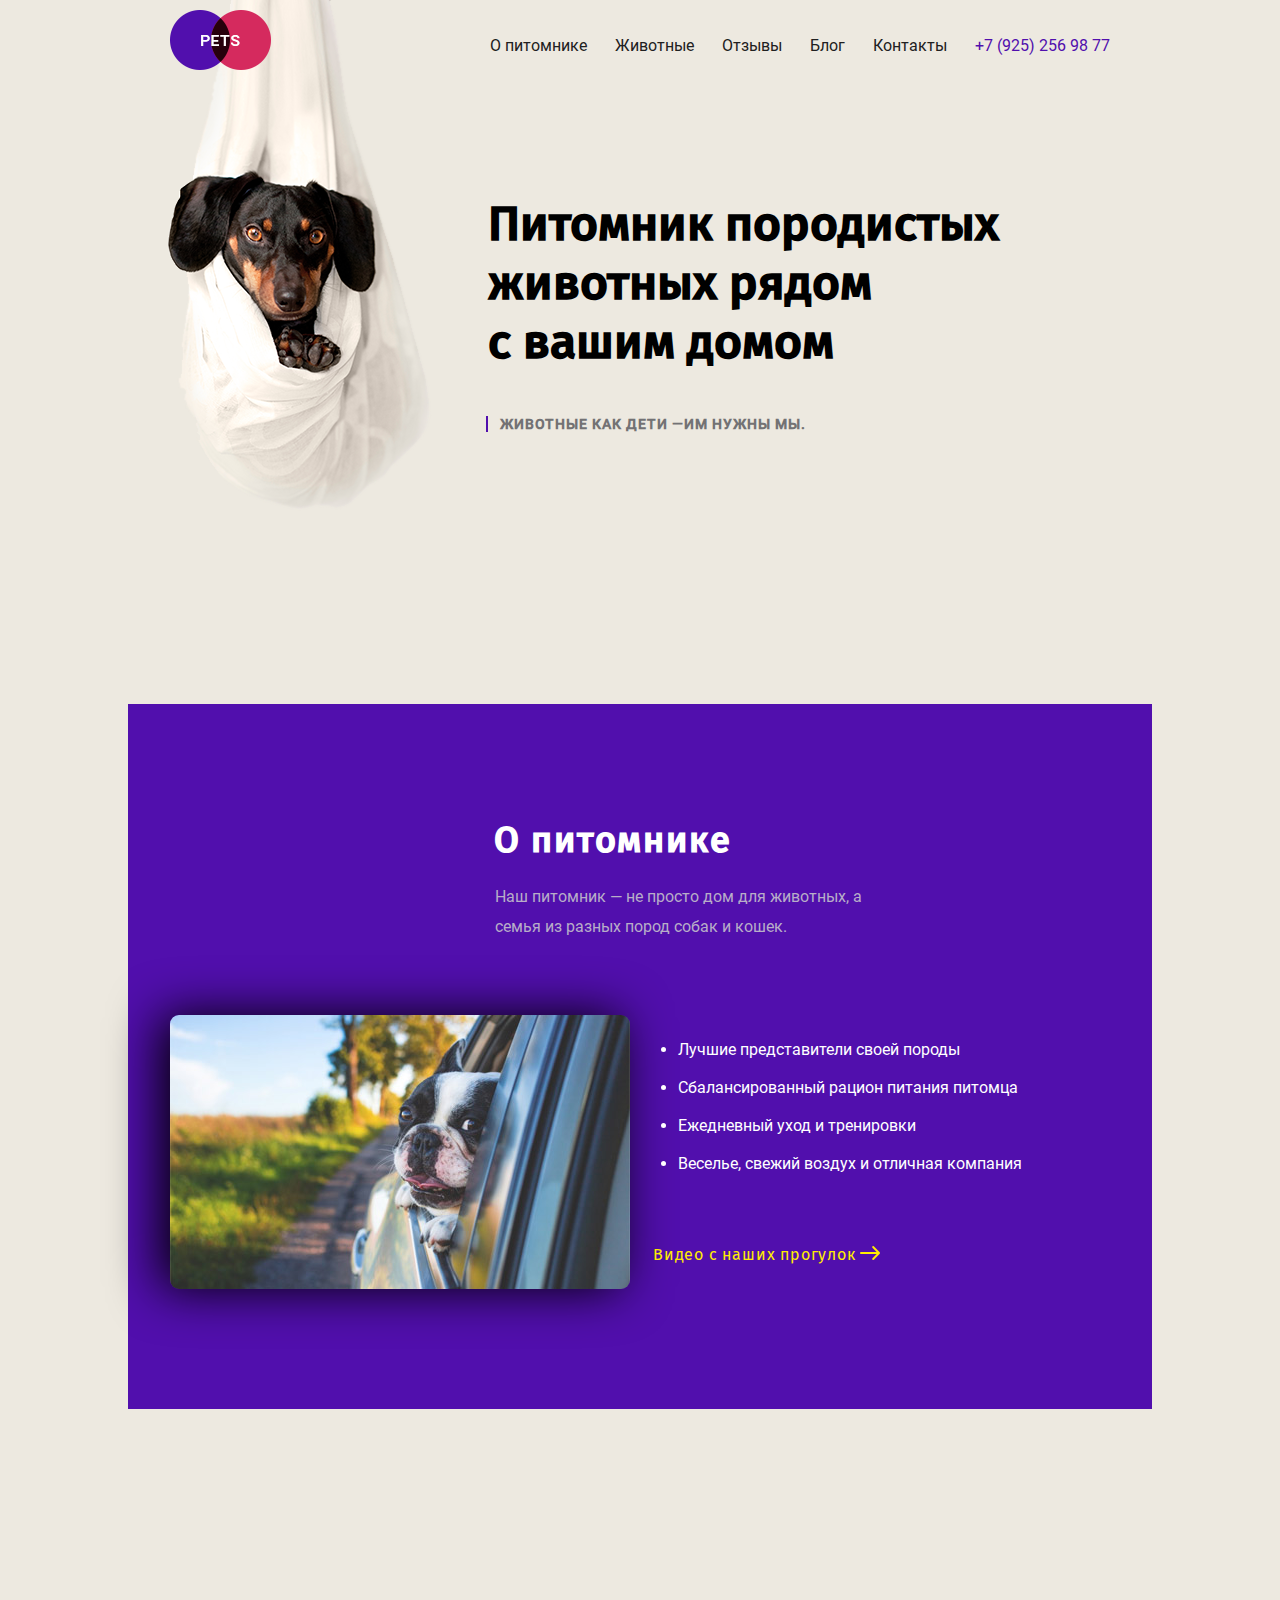
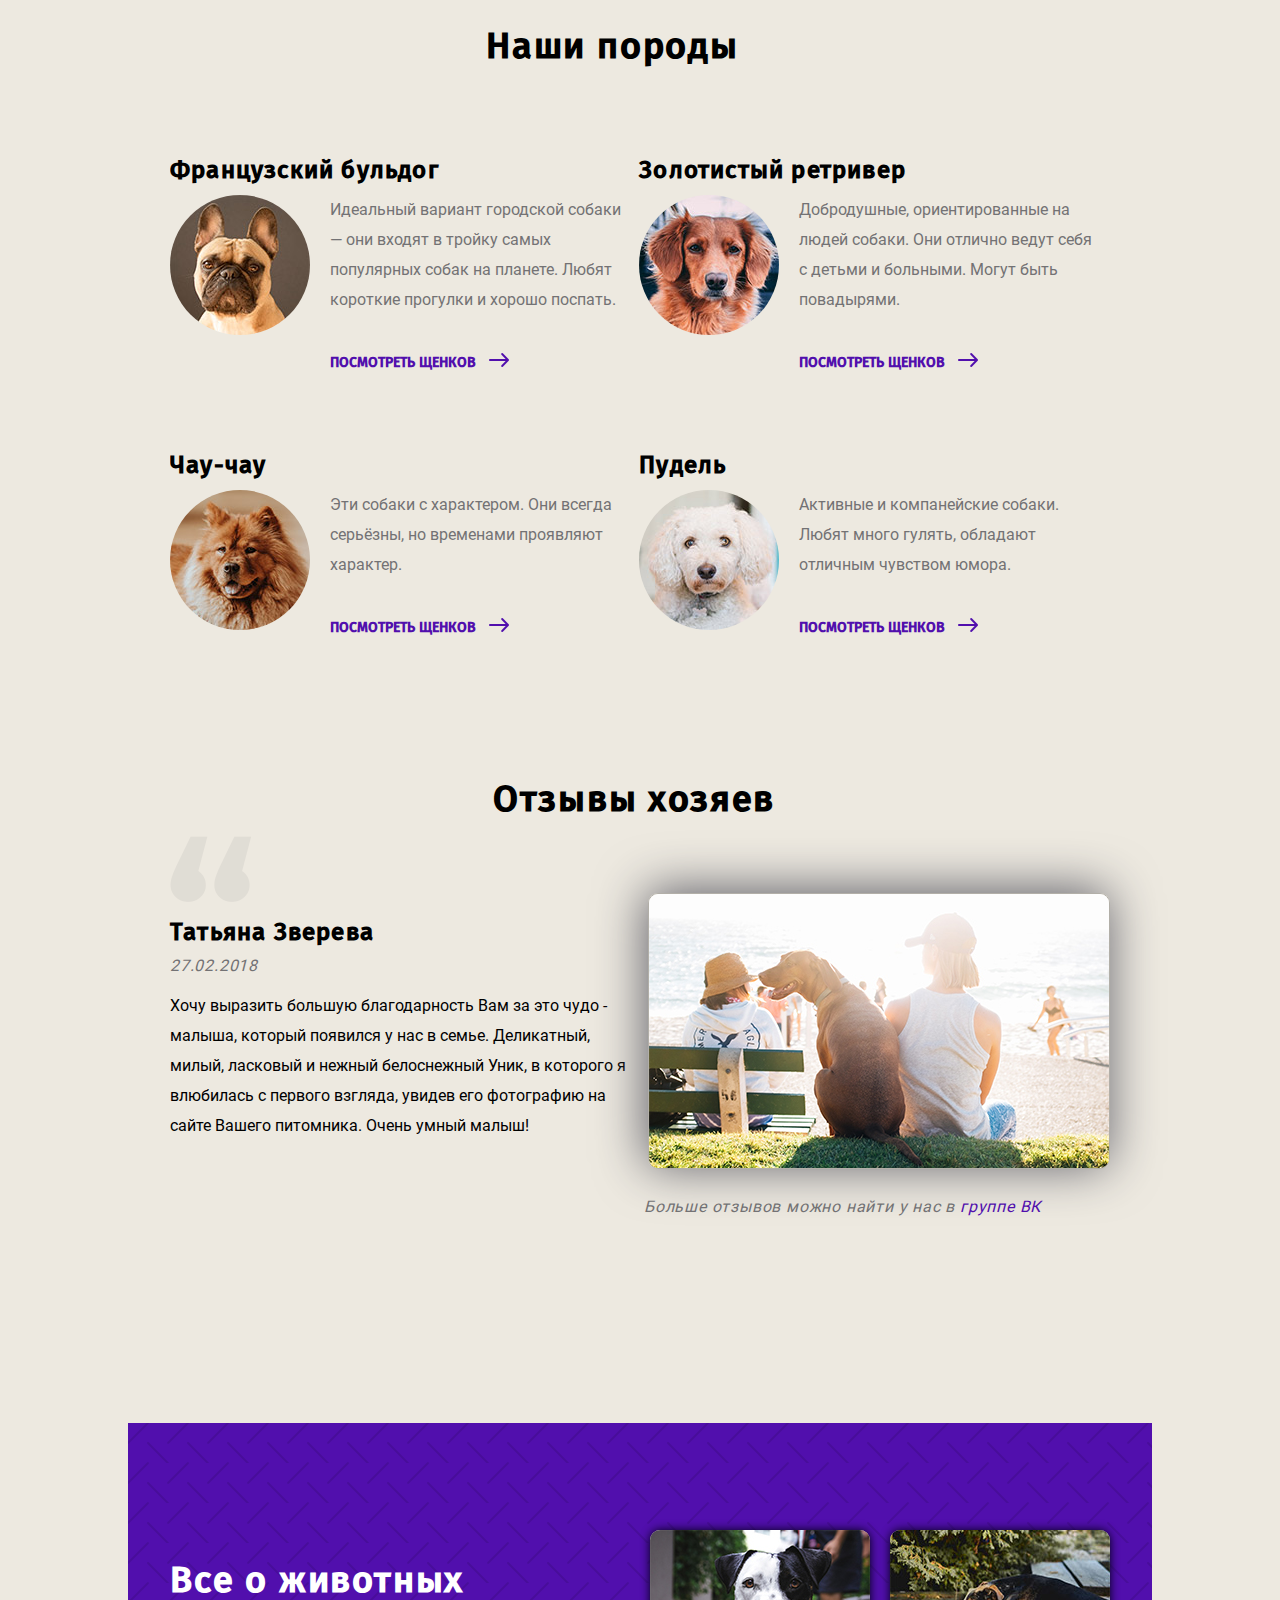
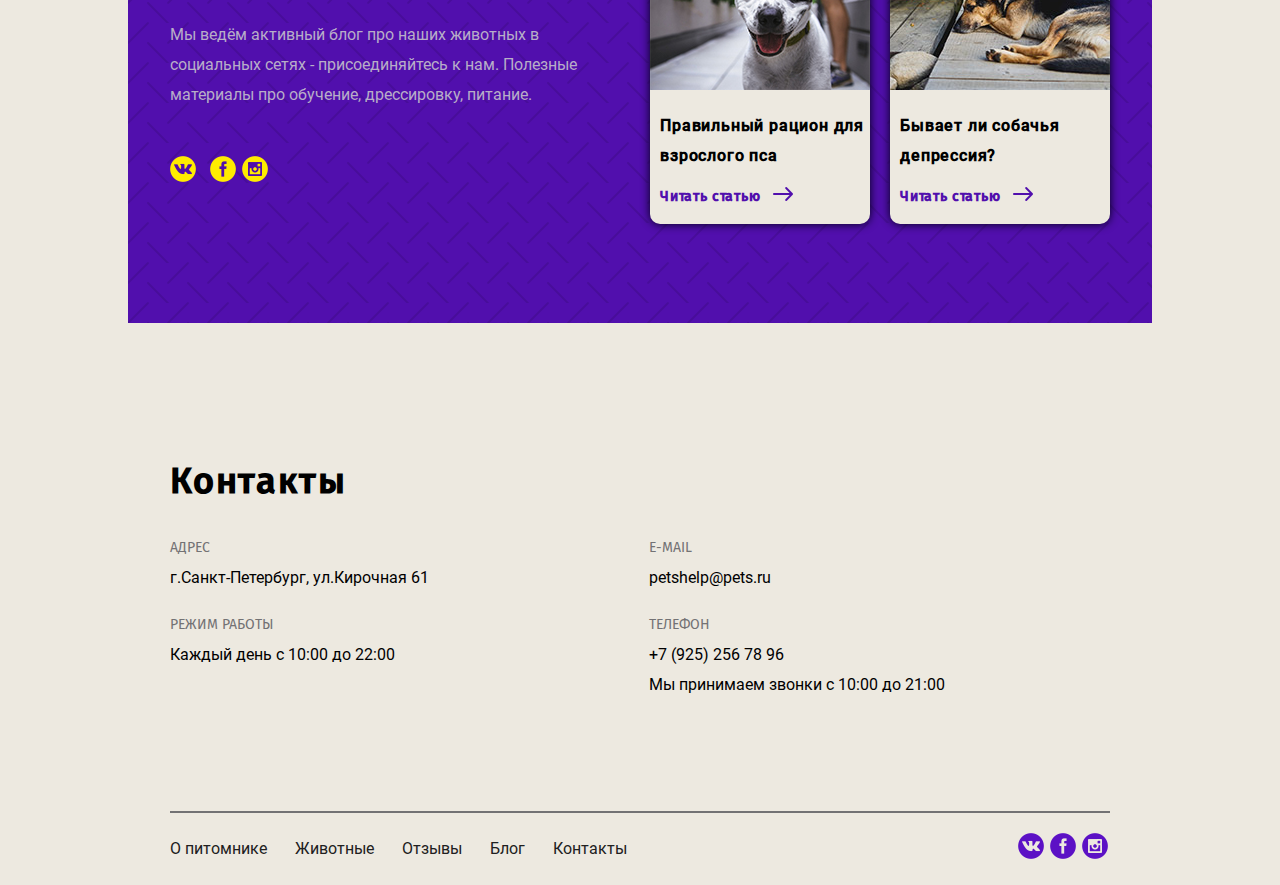
==== commit 8fe1c3c6: "; )" ====
--- a/index.html
+++ b/index.html
@@ -23,7 +23,7 @@
                         <li class="main-nav__item"><a href="#contacts">Контакты</a></li>
                     </ul>
                 </nav>
-                <a href="tel:+7(925) 256 98 77" class="contact">+7 (925) 256 98 77</a>
+                <a href="tel:89252569877" class="contact">+7 (925) 256 98 77</a>
             </div>
         </div>
     </header>
@@ -54,7 +54,7 @@
                         <li class="about__advantages-item">Ежедневный уход и тренировки</li>
                         <li class="about__advantages-item">Веселье, свежий воздух и отличная компания</li>
                     </ul>
-                <a href="https://vk.com/videos-166537407" class="about__link">Видео с наших прогулок <a href="#" class="sprite sprite-arrow_next"></a>
+                <a href="https://vk.com/videos-166537407" class="about__link">Видео с наших прогулок <a href="#" class="sprite sprite-arrow_next"></a></a>
                 </div>
                 
             </div>    
@@ -68,14 +68,18 @@
                     <h3>Французский бульдог</h3>
                     <img src="img/photo_french_bulldog.jpg" alt="french_bulldog"  class="dog-type__img">
                     <p class="dog-type__text">Идеальный вариант городской собаки — они входят в тройку самых популярных собак на планете. Любят короткие прогулки и хорошо поспать.</p>
-                    <a href="https://vk.com/epixx_pets?w=wall-166537407_2" class="dog-type__link">посмотреть щенков <a href="#" class="sprite sprite-arrow_next_blue"></a></a>
+                    <a href="https://vk.com/epixx_pets?w=wall-166537407_2" class="dog-type__link">посмотреть щенков 
+                        <a href="#" class="sprite sprite-arrow_next_blue"></a>
+                    </a>
                 </li>
                 <li class="dog-type__item">
                     <h3>Золотистый ретривер</h3>
                     <img src="img/photo_golden_retriever.jpg" alt="golden_retriever" class="dog-type__img">
                     
                     <p class="dog-type__text">Добродушные, ориентированные на людей собаки. Они отлично ведут себя с детьми и больными. Могут быть повадырями.</p>
-                    <a href="https://vk.com/epixx_pets?w=wall-166537407_3" class="dog-type__link">посмотреть щенков <a href="#" class="sprite sprite-arrow_next_blue"></a></a>
+                    <a href="https://vk.com/epixx_pets?w=wall-166537407_3" class="dog-type__link">посмотреть щенков 
+                        <a href="#" class="sprite sprite-arrow_next_blue"></a>
+                    </a>
                 </li>
                 <li class="dog-type__item">
                     <h3>Чау-чау</h3>
@@ -83,14 +87,18 @@
                     
                     <p class="dog-type__text">Эти собаки с характером. Они всегда серьёзны, но временами проявляют характер.
                     </p>
-                    <a href="https://vk.com/epixx_pets?w=wall-166537407_4" class="dog-type__link">посмотреть щенков <a href="#" class="sprite sprite-arrow_next_blue"></a></a>
+                    <a href="https://vk.com/epixx_pets?w=wall-166537407_4" class="dog-type__link">посмотреть щенков 
+                        <a href="#" class="sprite sprite-arrow_next_blue"></a>
+                    </a>
                 </li>
                 <li class="dog-type__item">
                     <h3>Пудель</h3>
                     <img src="img/photo_poodle.jpg" alt="puddel" class="dog-type__img">
                     
                     <p class="dog-type__text">Активные и компанейские собаки. Любят много гулять, обладают отличным чувством юмора.</p>
-                    <a href="https://vk.com/epixx_pets?w=wall-166537407_5" class="dog-type__link">посмотреть щенков <a href="#" class="sprite sprite-arrow_next_blue"></a></a>
+                    <a href="https://vk.com/epixx_pets?w=wall-166537407_5" class="dog-type__link">посмотреть щенков 
+                        <a href="#" class="sprite sprite-arrow_next_blue"></a>
+                    </a>
                 </li>
             </ul>
             </div>
@@ -101,9 +109,9 @@
                 <h2 class="reviews__title">Отзывы хозяев</h2>
                 <div class="reviews__left">
                     
-                    <img class="sprite sprite-blockquote"></img>
+                    <a class="sprite sprite-blockquote"></a>
                     <h3 class="rewiews__author">Татьяна Зверева</h3>
-                    <time>27.02.2018</time>
+                    <time datetime="2018-02-27">27.02.2018</time>
                     <blockquote class="reviews__blockquote"> Хочу выразить большую благодарность Вам за это чудо - малыша, который появился у нас в семье. Деликатный, милый, ласковый и нежный белоснежный Уник, в которого я влюбилась с первого взгляда, увидев его фотографию на сайте Вашего питомника. Очень умный малыш!</blockquote>
                 </div>
                 <figure class = "reviews__figure">
@@ -122,7 +130,7 @@
                     <div class="blog__social-networks">
                         <a href="https://vk.com/epixx_pets" class="sprite sprite-vk-yellow"></a>
                         <a href="#" class="sprite sprite-facebook-yellow"></a>
-                        <a href="" class="sprite sprite-instagram-yellow"></a>
+                        <a href="#" class="sprite sprite-instagram-yellow"></a>
                     </div>
                 </article>
 
@@ -133,7 +141,8 @@
 
                         <p class="mini-article__title">Правильный рацион для взрослого пса</p>
 
-                        <a href="https://vk.com/@epixx_pets-diet-for-adult-dog" class="blog__link">Читать статью 
+                        <a href="https://vk.com/@epixx_pets-diet-for-adult-dog" class="blog__link">
+                            Читать статью 
                             <a href="#" class="sprite sprite-arrow_next_blue"></a>
                         </a>
                     </article>
@@ -143,7 +152,8 @@
 
                         <p  class="mini-article__title">Бывает ли собачья депрессия?</p>
 
-                        <a href="https://vk.com/@epixx_pets-dogs-depression" class="blog__link">Читать статью 
+                        <a href="https://vk.com/@epixx_pets-dogs-depression" class="blog__link">
+                            Читать статью 
                             <a href="#" class="sprite sprite-arrow_next_blue"></a>
                         </a>
                     </article>    
--- a/style/style.css
+++ b/style/style.css
@@ -19,8 +19,7 @@
     src: url('../fonts/Roboto/Roboto-Regular.ttf') format('truetype');
 }
 
-@font-fac
-e
+@font-face
 {
     font-family: 'Roboto';
     font-weight: 500;
@@ -456,7 +455,7 @@
 
     border: 1px solid #b2afa8;
     border-radius: 10px;
-    box-shadow: -4px -4px 50px #0007a;
+    box-shadow: -2px -3px 50px #5c5c65;
 }
 
 .reviews__figcaption,
@@ -531,7 +530,7 @@
 
     border-radius: 10px;
     background-color: #ede9e0;
-    box-shadow: -4px 0 10px #00052;
+    box-shadow: 0px 0 10px #001;
 }
 
 .blog__mini-article:hover
@@ -698,7 +697,7 @@
 {
     font-family: Roboto, sans-serif;
     font-size: 16px;
-    font-weight: 400px;
+    font-weight: normal;
     line-height: 30px;
 
     display: inline-block;
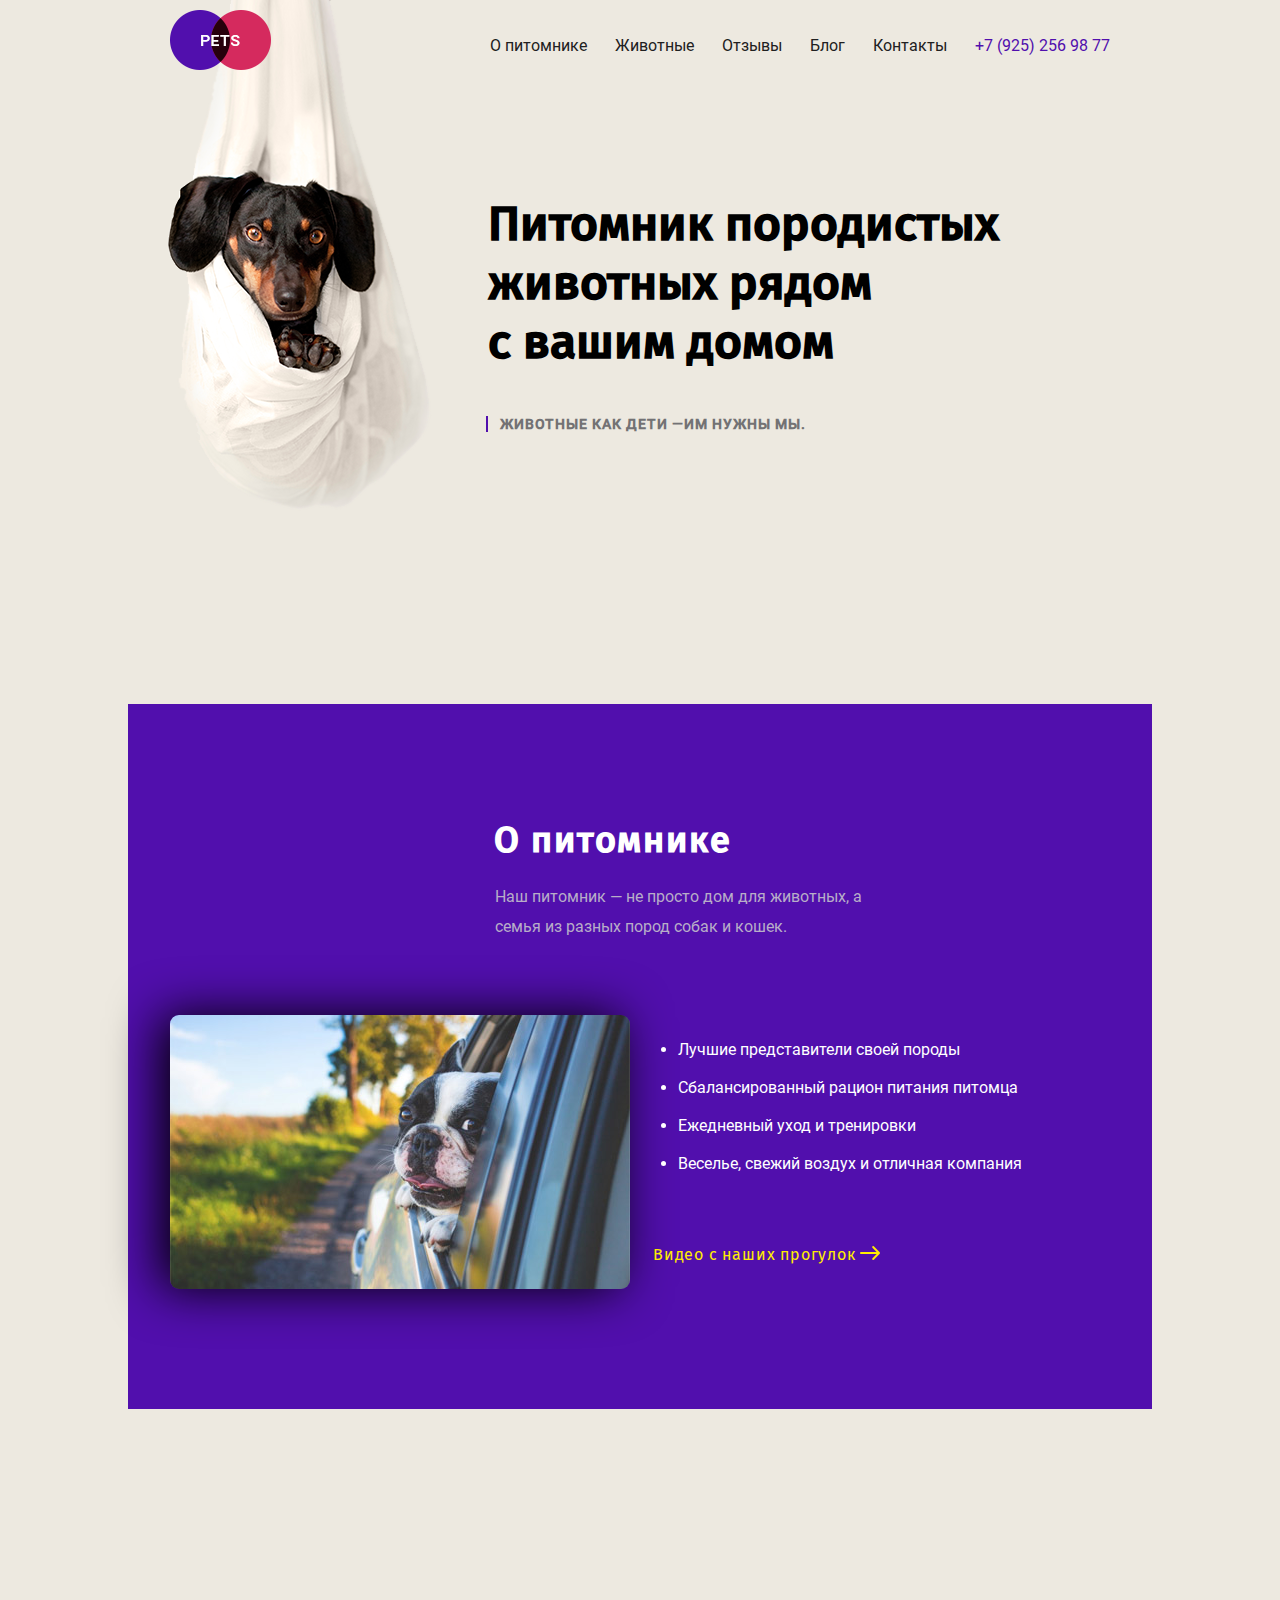
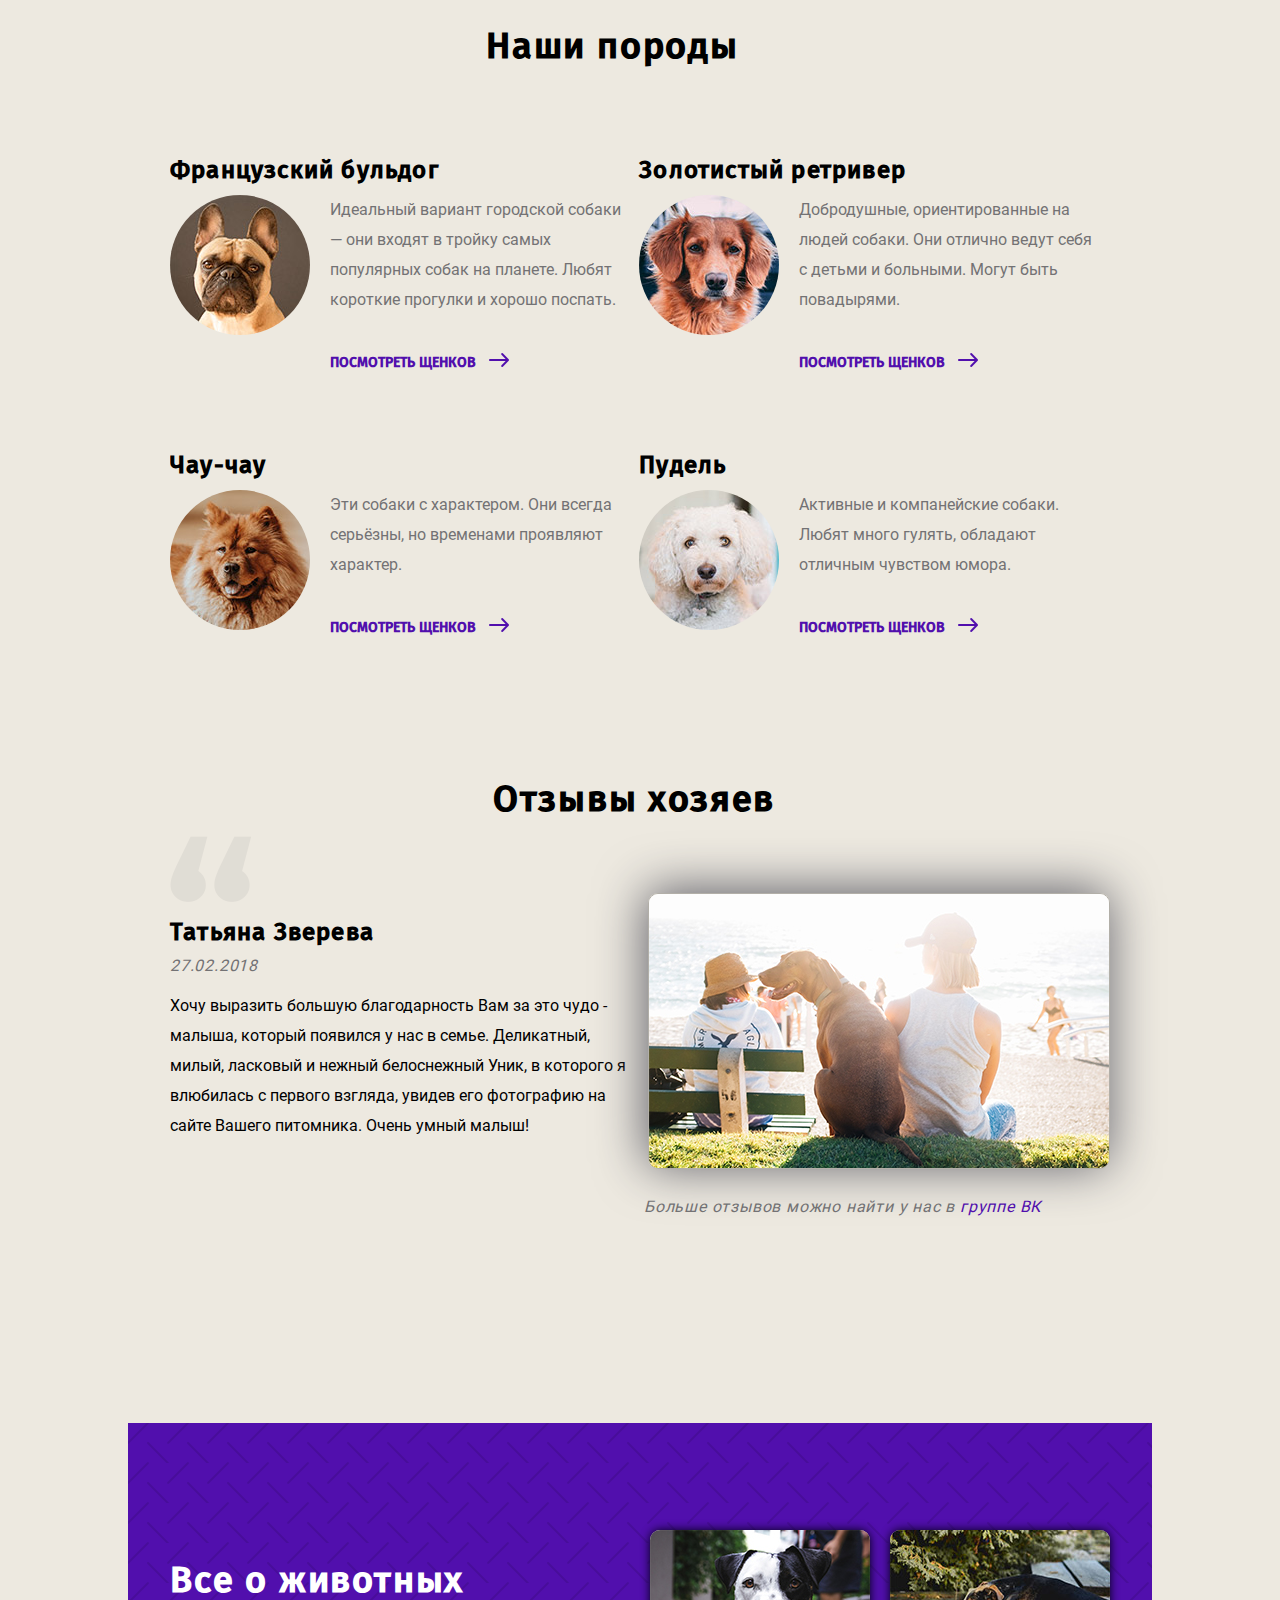
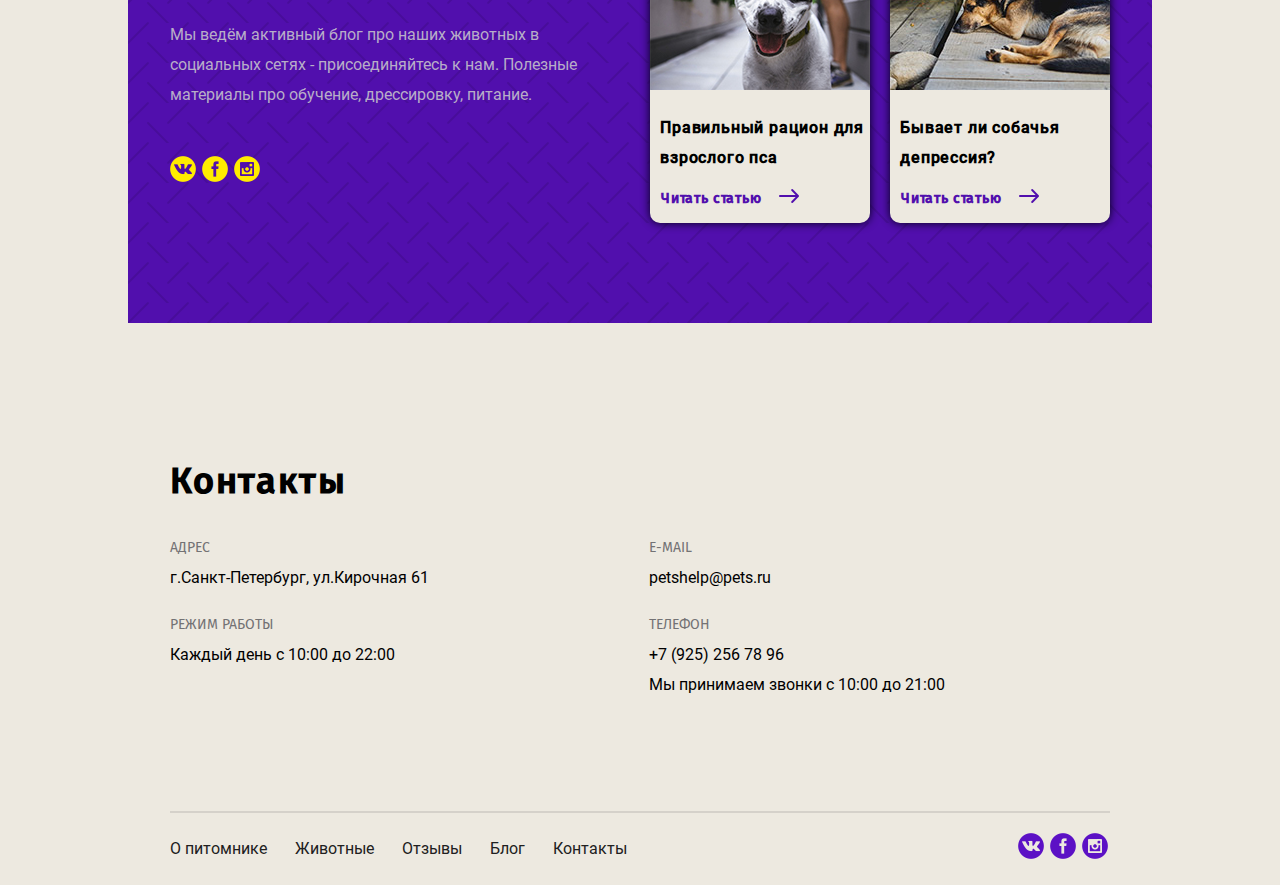
==== commit 8344a7ee: "осталось: волнистые линии+ссылки" ====
--- a/index.html
+++ b/index.html
@@ -69,7 +69,7 @@
                     <img src="img/photo_french_bulldog.jpg" alt="french_bulldog"  class="dog-type__img">
                     <p class="dog-type__text">Идеальный вариант городской собаки — они входят в тройку самых популярных собак на планете. Любят короткие прогулки и хорошо поспать.</p>
                     <a href="https://vk.com/epixx_pets?w=wall-166537407_2" class="dog-type__link">посмотреть щенков 
-                        <a href="#" class="sprite sprite-arrow_next_blue"></a>
+                        <a href="#" class="sprite sprite-arrow_next_blue_active"></a>
                     </a>
                 </li>
                 <li class="dog-type__item">
@@ -78,7 +78,7 @@
                     
                     <p class="dog-type__text">Добродушные, ориентированные на людей собаки. Они отлично ведут себя с детьми и больными. Могут быть повадырями.</p>
                     <a href="https://vk.com/epixx_pets?w=wall-166537407_3" class="dog-type__link">посмотреть щенков 
-                        <a href="#" class="sprite sprite-arrow_next_blue"></a>
+                        <a href="#" class="sprite sprite-arrow_next_blue_active"></a>
                     </a>
                 </li>
                 <li class="dog-type__item">
@@ -87,8 +87,9 @@
                     
                     <p class="dog-type__text">Эти собаки с характером. Они всегда серьёзны, но временами проявляют характер.
                     </p>
+                    
                     <a href="https://vk.com/epixx_pets?w=wall-166537407_4" class="dog-type__link">посмотреть щенков 
-                        <a href="#" class="sprite sprite-arrow_next_blue"></a>
+                        <a href="#" class="sprite sprite-arrow_next_blue_active"></a>
                     </a>
                 </li>
                 <li class="dog-type__item">
@@ -97,7 +98,7 @@
                     
                     <p class="dog-type__text">Активные и компанейские собаки. Любят много гулять, обладают отличным чувством юмора.</p>
                     <a href="https://vk.com/epixx_pets?w=wall-166537407_5" class="dog-type__link">посмотреть щенков 
-                        <a href="#" class="sprite sprite-arrow_next_blue"></a>
+                        <a href="#" class="sprite sprite-arrow_next_blue_active"></a>
                     </a>
                 </li>
             </ul>
@@ -134,71 +135,66 @@
                     </div>
                 </article>
 
-
-            
-                    <article class="blog__mini-article">
-                        <img src="img/blog_list_img_2.jpg" alt="adult dog" class="mini-article__img">
-
-                        <p class="mini-article__title">Правильный рацион для взрослого пса</p>
-
-                        <a href="https://vk.com/@epixx_pets-diet-for-adult-dog" class="blog__link">
-                            Читать статью 
+                <article class="blog__mini-article">
+                    <img src="img/blog_list_img_2.jpg" alt="adult dog" class="mini-article__img">
+
+                    <h4 class="mini-article__title">Правильный рацион для взрослого пса</h4>
+
+                    <div class="blog__link">
+                        <a href="https://vk.com/@epixx_pets-diet-for-adult-dog">Читать статью 
+                            <a class="sprite sprite-arrow_next_blue"></a>
+                        </a>
+                    </div>
+                </article>
+
+                <article class="blog__mini-article">
+                    <img src="img/blog_list_img_1.jpg" alt="sad dog" class="mini-article__img">
+
+                    <h4 class="mini-article__title">Бывает ли собачья депрессия?</h4>
+
+                    <div class="blog__link">
+                        <a href="https://vk.com/@epixx_pets-dogs-depression">Читать статью 
                             <a href="#" class="sprite sprite-arrow_next_blue"></a>
                         </a>
-                    </article>
-
-                    <article class="blog__mini-article">
-                        <img src="img/blog_list_img_1.jpg" alt="sad dog" class="mini-article__img">
-
-                        <p  class="mini-article__title">Бывает ли собачья депрессия?</p>
-
-                        <a href="https://vk.com/@epixx_pets-dogs-depression" class="blog__link">
-                            Читать статью 
-                            <a href="#" class="sprite sprite-arrow_next_blue"></a>
-                        </a>
-                    </article>    
-            </div> 
+                    </div>
+                </article>       
+            </div>
         </section>
 
         <section id="contacts" class="contacts">
             <div class="container">
                 <h2 class="contacts-title"> Контакты</h2>
-               <div class="contacts__row1">
+                 <div class="contacts__row1">
                  
-                 
-                 <div class="contacts__block">
-
+                 <div class="contacts__block">
                     <p class="contacts__text"> 
-                        <span class="contacts__title">АДРЕС</span><br> 
+                        <span class="contacts__title">адрес</span><br> 
                         г.Санкт-Петербург, ул.Кирочная 61
                     </p>
                  </div>
 
                  <div class="contacts__block">
                     <p class="contacts__text"> 
-                        <span class="contacts__title">РЕЖИМ РАБОТЫ</span>
+                        <span class="contacts__title">режим работы</span>
                         <br> Каждый день с 10:00 до 22:00
                     </p>
                  </div>  
-               </div>
+            </div>
                 
             <div class="contacts__row2">
                  <div class="contacts__block">
                     <p class="contacts__text"> 
-                        <span class="contacts__title">E-MAIL</span><br>
+                        <span class="contacts__title">е-mail</span><br>
                     petshelp@pets.ru
                     </p>
                  </div>
                  <div class="contacts__block">
                     <p class="contacts__text">
-                        <span class="contacts__title">ТЕЛЕФОН</span><br>
+                        <span class="contacts__title">телефон</span><br>
                         +7 (925) 256 78 96 <br>
                         Мы принимаем звонки с 10:00 до 21:00
                     </p>
-            </div>   
-            </div>
-                
-
+                 </div>   
             </div>
         </section>
     </main>
--- a/style/style.css
+++ b/style/style.css
@@ -45,6 +45,7 @@
 
     src: url('../fonts/Fira_Sans/FiraSans-Medium.ttf') format('truetype');
 }
+
 /*Common styles*/
 body
 {
@@ -74,8 +75,32 @@
     content: '';
 }
 
-
-
+h2
+{
+    font-family: Fira Sans, sans-serif;
+    font-size: 36px;
+    font-style: normal;
+    line-height: 40px;
+
+    padding-right: 55px;
+
+    text-align: center;
+    letter-spacing: .05em;
+}
+
+h3
+{
+    font-family: Fira Sans, sans-serif;
+    font-size: 24px;
+    line-height: 50px;
+
+    clear: left;
+
+    margin-bottom: 0;
+
+    vertical-align: top;
+    letter-spacing: .05em;
+}
 
 /*Header*/
 .logo
@@ -197,27 +222,6 @@
     padding-bottom: 120px;
 
     background: #510fad;
-}
-
-.about__head
-{
-    /*margin-bottom: 70px;
-    padding-right: 265px;
-    padding-left: 323px;
-    width: 100%;*/
-}
-
-h2
-{
-    font-family: Fira Sans, sans-serif;
-    font-size: 36px;
-    font-style: normal;
-    line-height: 40px;
-
-    padding-right: 55px;
-
-    text-align: center;
-    letter-spacing: .05em;
 }
 
 .about__title-caption
@@ -372,34 +376,27 @@
     color: #737274;
 }
 
-.sprite-arrow_next_blue:hover
+.sprite-arrow_next_blue_active
+{
+    width: 20px;
+    height: 14px;
+    margin-left: 13px;
+
+    background-position: -35px -5px;
+}
+
+.sprite-arrow_next_blue_active:hover
 {
     -webkit-filter: grayscale(100%);
             filter: grayscale(100%);
 }
 
-h3
-{
-    font-family: Fira Sans, sans-serif;
-    font-size: 24px;
-    line-height: 50px;
-
-    clear: left;
-
-    margin-bottom: 0;
-
-    vertical-align: top;
-    letter-spacing: .05em;
-}
-
-
-
-
 /*reviews-section*/
 .reviews
 {
     padding-bottom: 207px;
 }
+
 .reviews__title
 {
     margin-top: 27px;
@@ -472,19 +469,22 @@
 
     color: #737274;
 }
+
 .reviews__link
 {
     text-decoration: none;
 
     color: #510fad;
 }
+
+
 /*blog-section*/
 
 section.blog
 {
-    height: 500px;;
-
-    background: url(../img/pattern.png) repeat;
+    height: 500px;
+
+    background: url(../img/pattern.png) repeat;;
 }
 
 .blog__article
@@ -526,11 +526,11 @@
     display: inline-block;
 
     width: 220px;
-    margin: 107px -13px 0 29px;;
+    margin: 107px -13px 0 29px;
 
     border-radius: 10px;
     background-color: #ede9e0;
-    box-shadow: 0px 0 10px #001;
+    box-shadow: 0 0 10px #001;;
 }
 
 .blog__mini-article:hover
@@ -545,6 +545,8 @@
     font-weight: bold;
     line-height: 30px;
 
+    margin-top: 18px;
+    margin-bottom: 0;
     margin-left: 10px;
 
     letter-spacing: .05em;
@@ -563,17 +565,23 @@
 
     display: inline-block;
 
-    margin-bottom: 19px;
-    margin-left: 10px;
-
+    margin-top: 16px;
+    margin-bottom: 16px;
+    margin-left: 11px;
+
+    letter-spacing: .05em;
+}
+
+.blog__link a
+{
     text-decoration: none;
-    letter-spacing: .05em;
 
     color: #510fad;
 }
-.blog__link:hover
-{
-    color: #737274;
+
+.blog__link a:hover
+{
+    cursor: pointer;
 }
 
 .sprite-arrow_next_blue
@@ -592,6 +600,7 @@
 
     background-position: -96px -41px;
 }
+
 .sprite-facebook-yellow:hover
 {
     -webkit-filter: grayscale(100%);
@@ -605,6 +614,7 @@
 
     background-position: -132px -5px;
 }
+
 .sprite-instagram-yellow:hover
 {
     -webkit-filter: grayscale(100%);
@@ -615,10 +625,10 @@
 {
     width: 26px;
     height: 26px;
-    padding-left: 10px;
 
     background-position: -132px -77px;
 }
+
 .sprite-vk-yellow:hover
 {
     -webkit-filter: grayscale(100%);
@@ -667,8 +677,11 @@
 
     display: inline-block;
 
+    text-transform: uppercase;
+
     color: #737274;
 }
+
 .contacts__text
 {
     font-family: Roboto, sans-serif;
@@ -680,8 +693,9 @@
 /*footer*/
 footer .container
 {
-    border-top: 2px solid #737274;
-}
+    border-top: 2px solid #d5d1ca;
+}
+
 .footer-nav
 {
     display: inline-block;
@@ -689,10 +703,12 @@
 
     margin: 5px 0;
 }
+
 .footer-nav__list
 {
     padding-left: 0;
 }
+
 .footer-nav__item
 {
     font-family: Roboto, sans-serif;
@@ -736,6 +752,7 @@
 
     background-position: -96px -5px;
 }
+
 .sprite-facebook-blue:hover
 {
     -webkit-filter: grayscale(100%);
@@ -749,11 +766,13 @@
 
     background-position: -96px -77px;
 }
+
 .sprite-instagram-blue:hover
 {
     -webkit-filter: grayscale(100%);
             filter: grayscale(100%);
 }
+
 .sprite-vk-blue
 {
     width: 26px;
@@ -761,6 +780,7 @@
 
     background-position: -132px -41px;
 }
+
 .sprite-vk-blue:hover
 {
     -webkit-filter: grayscale(100%);
